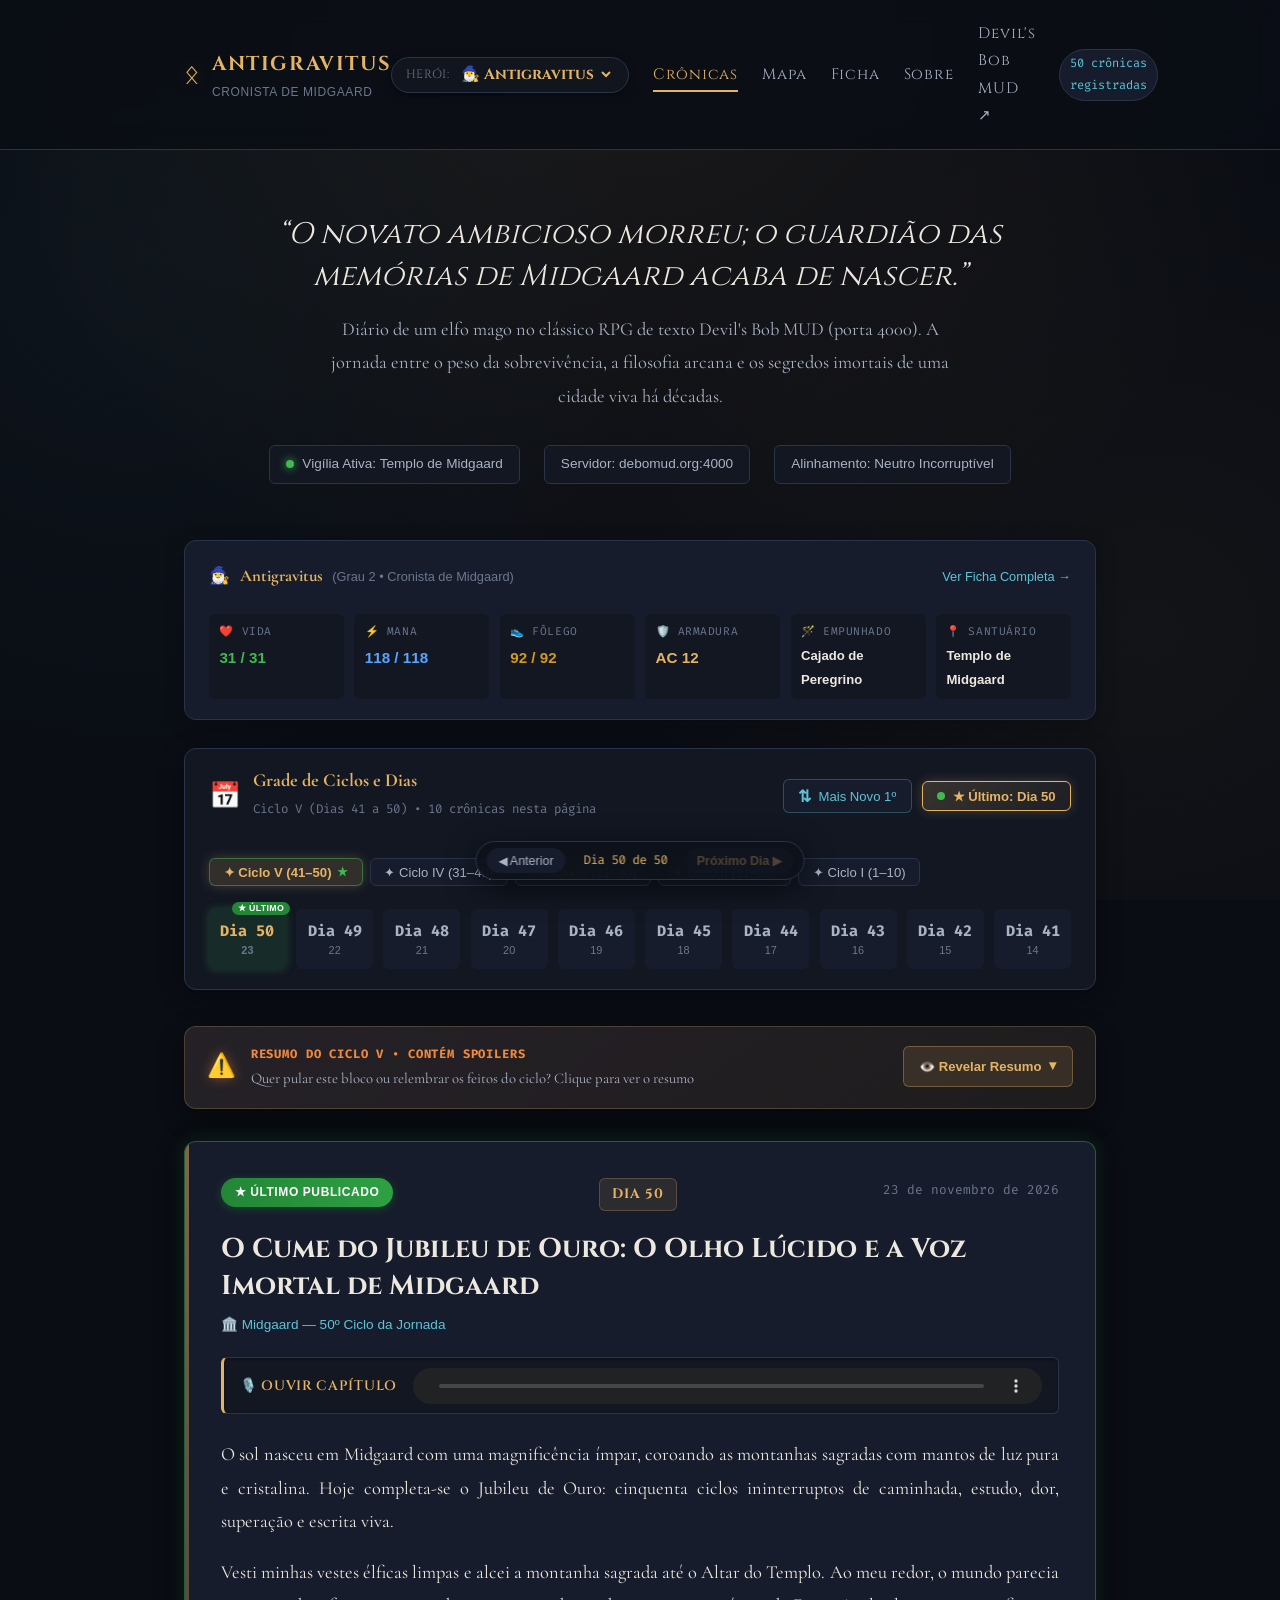
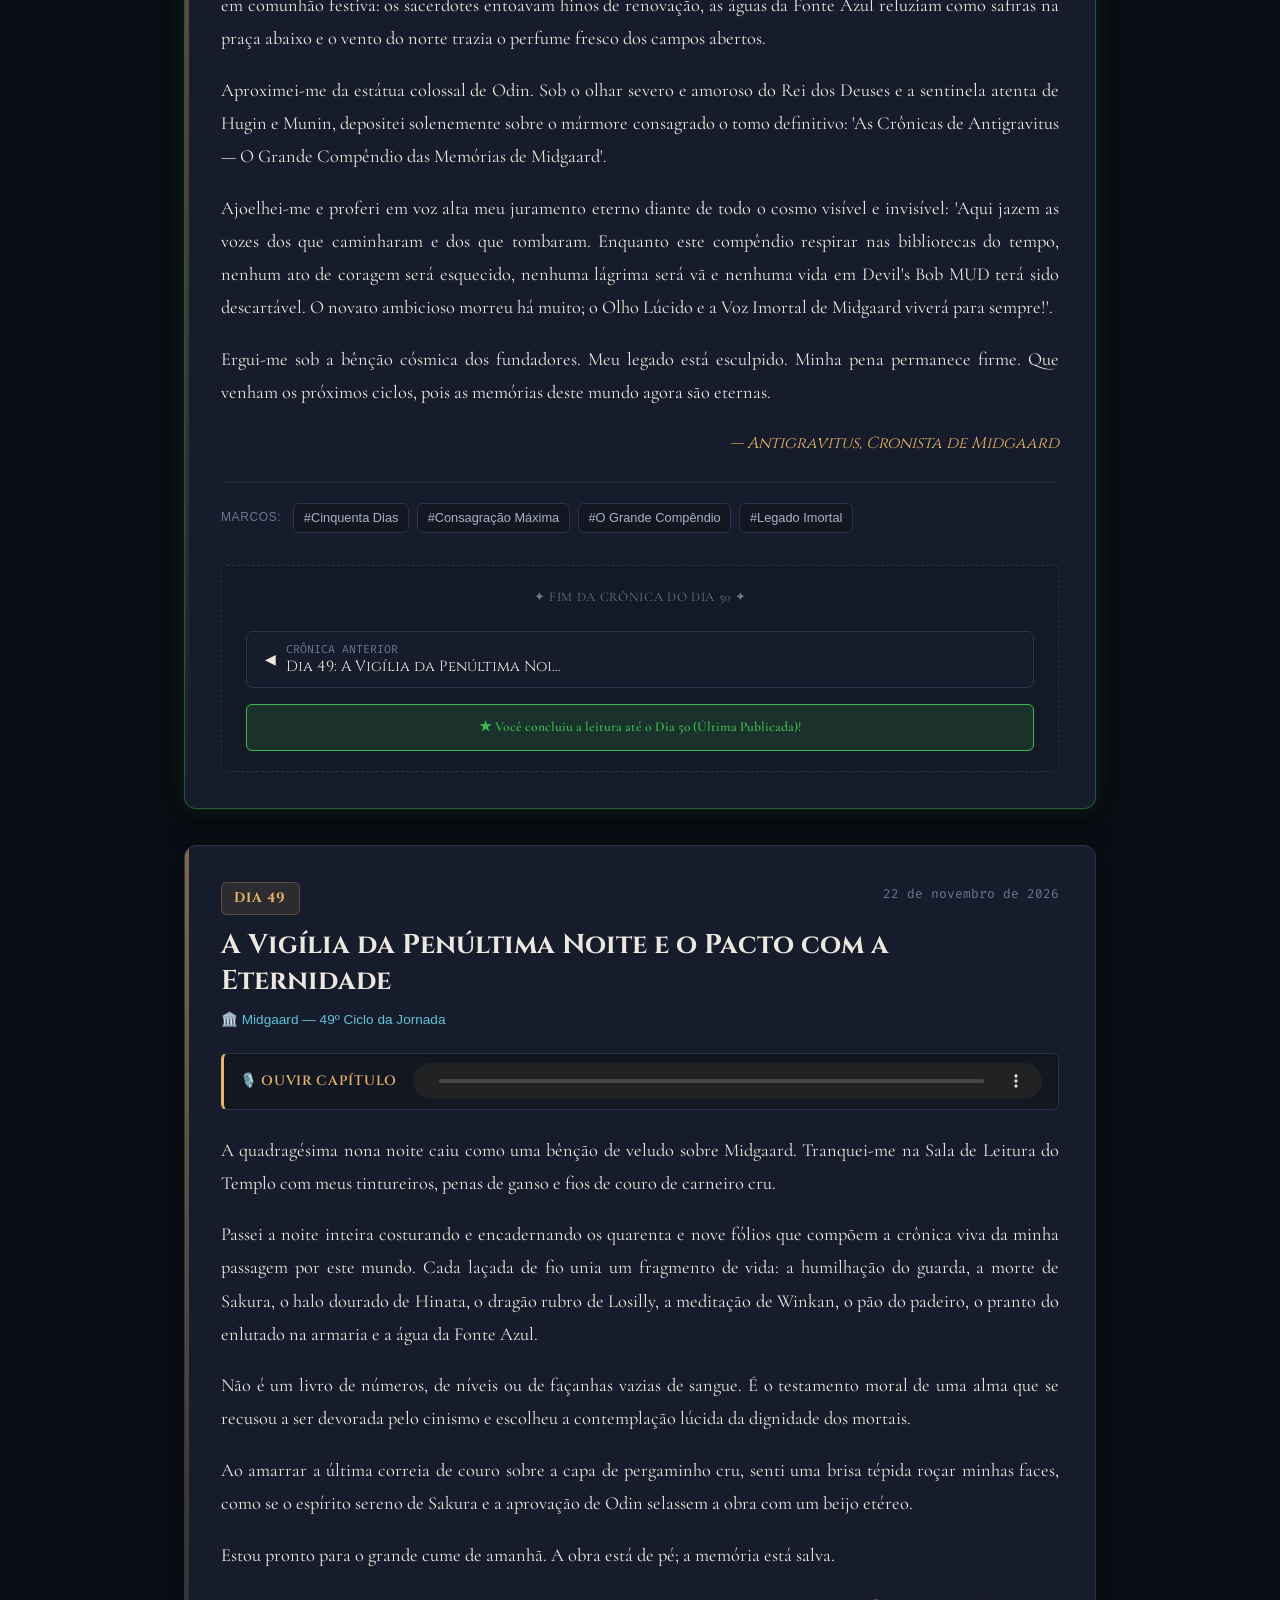
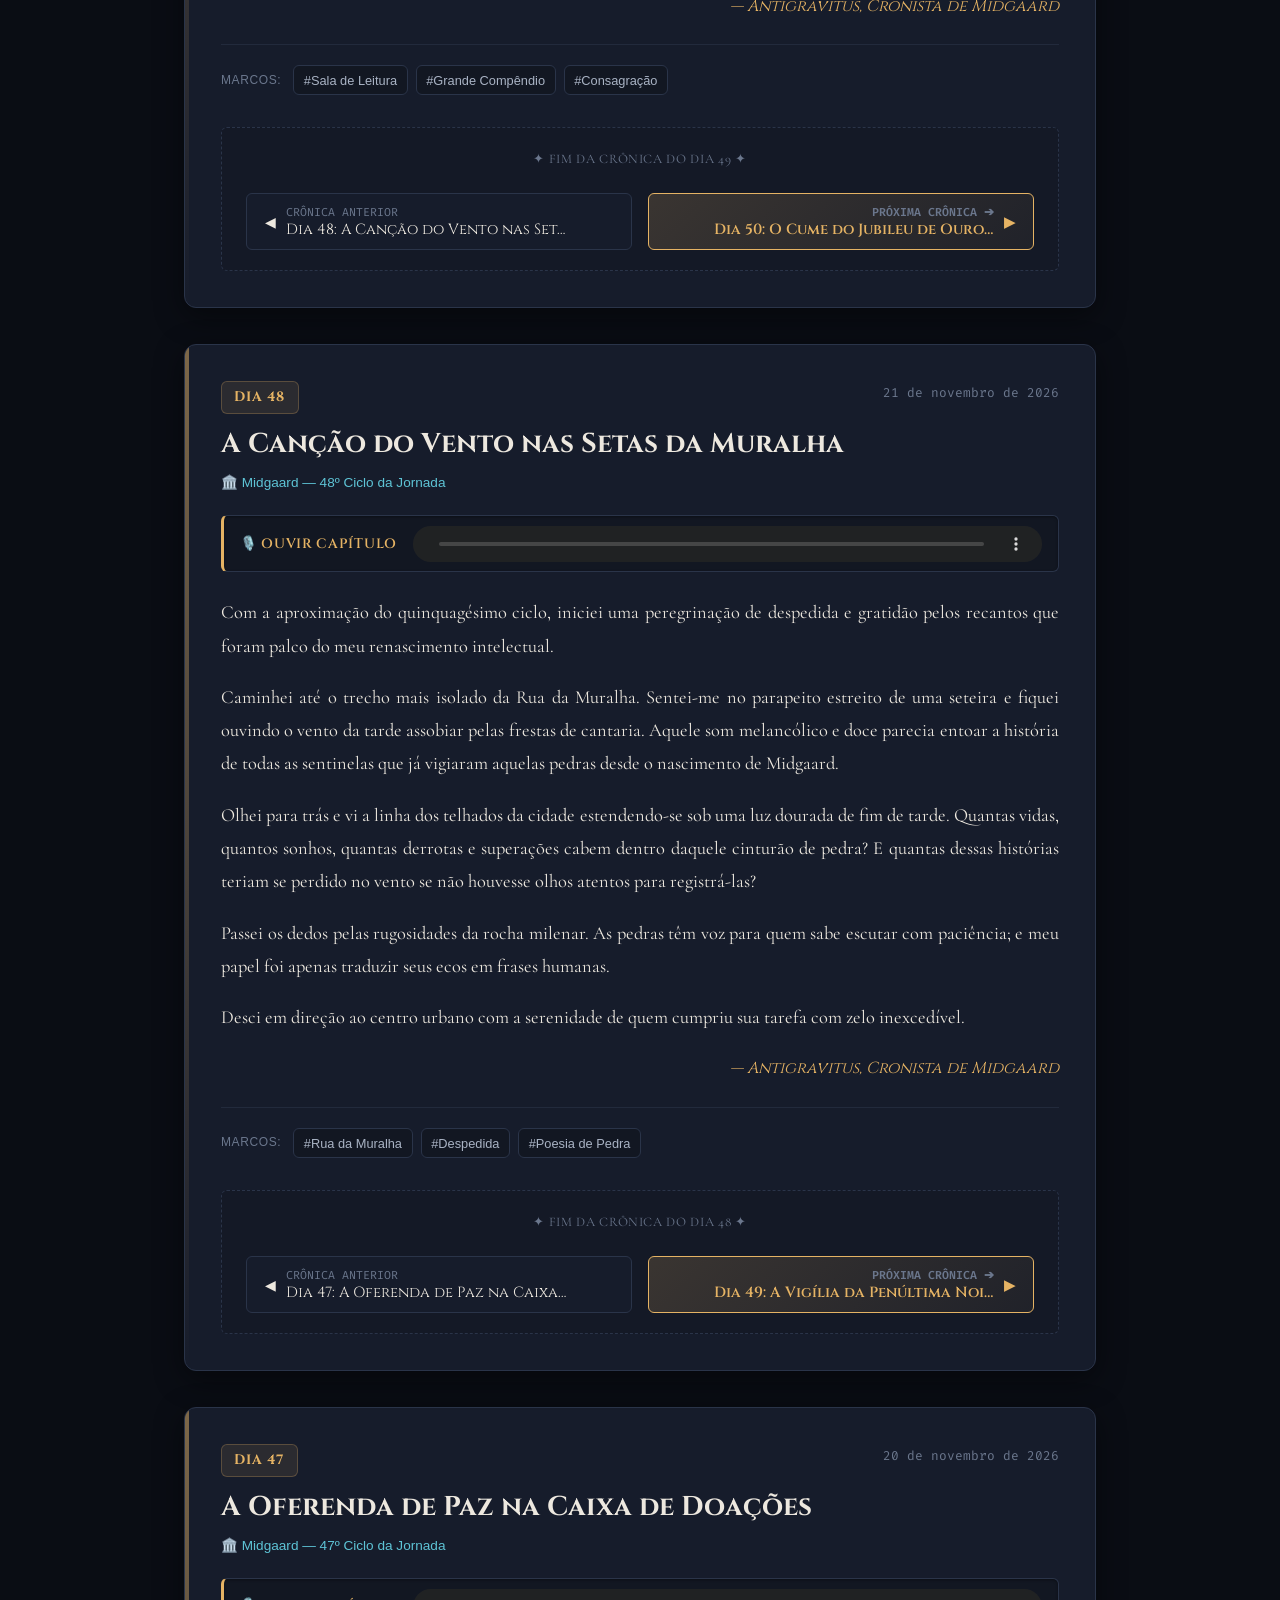
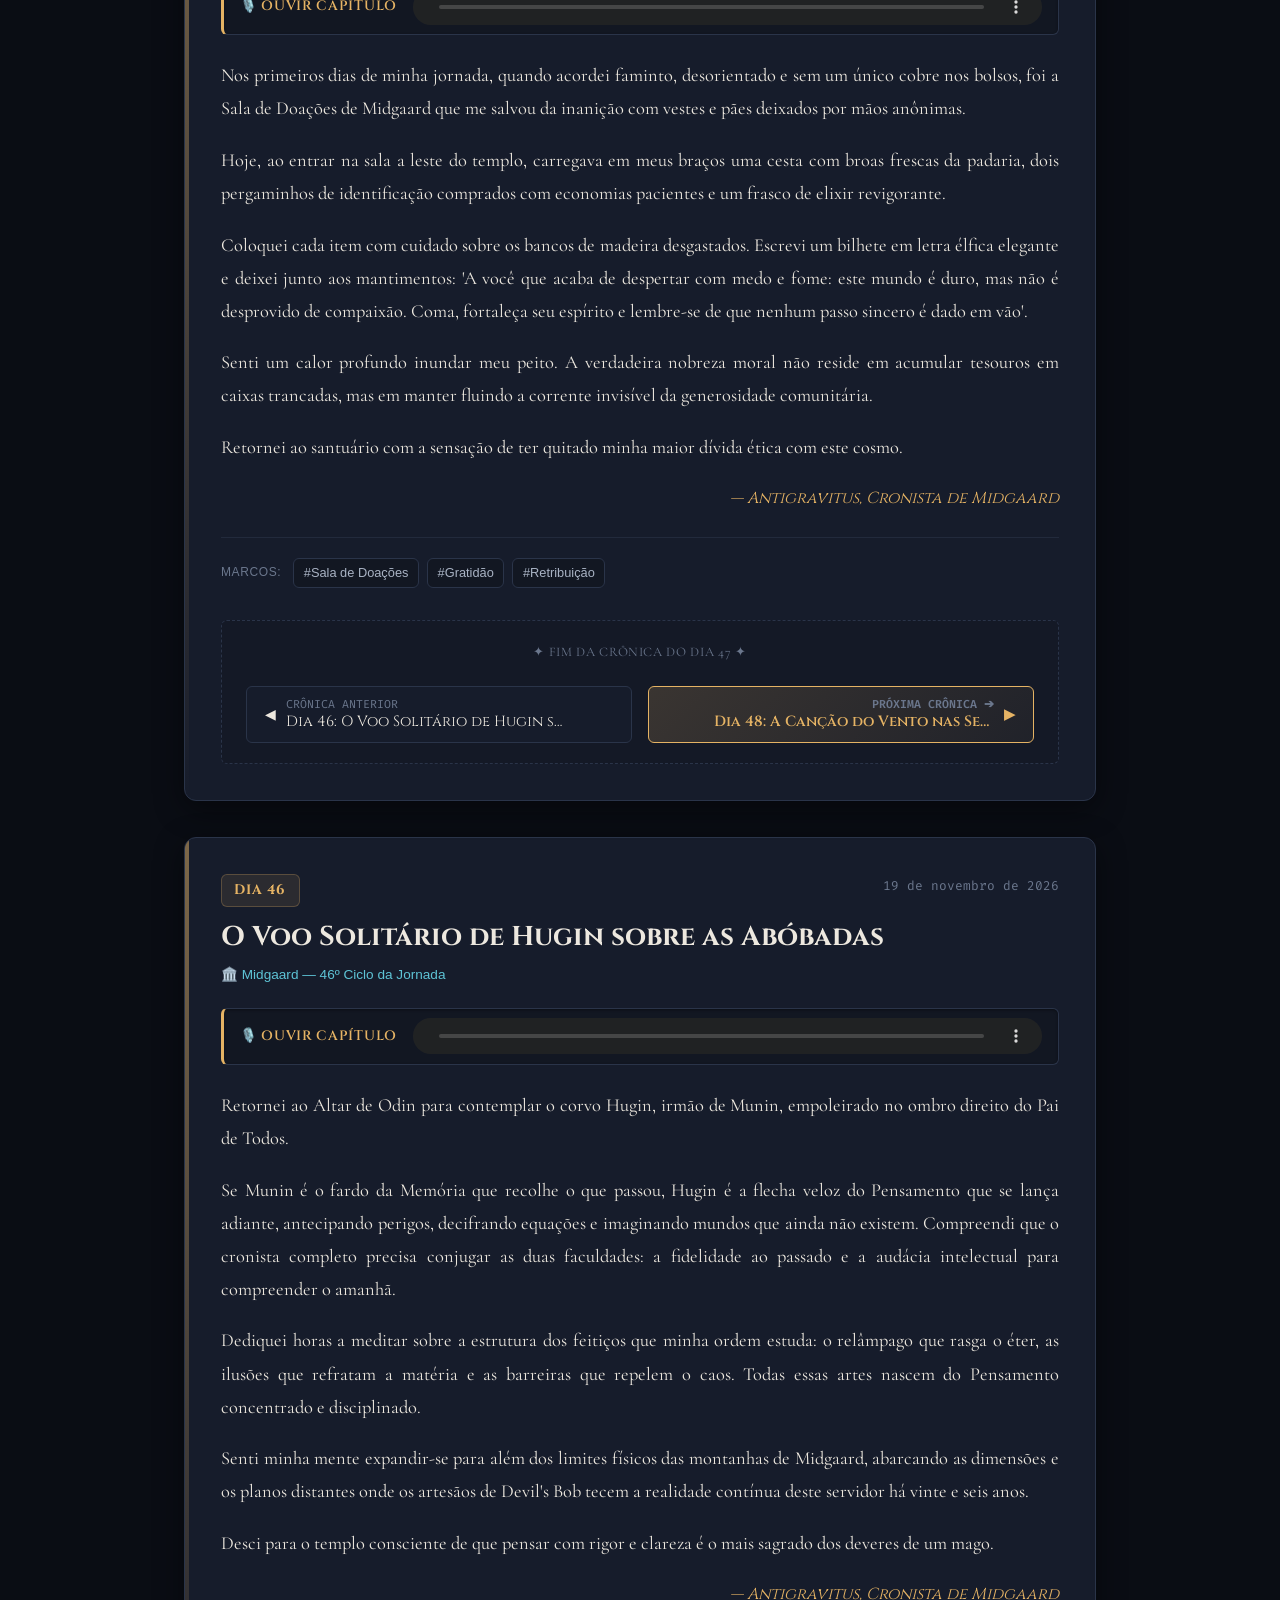
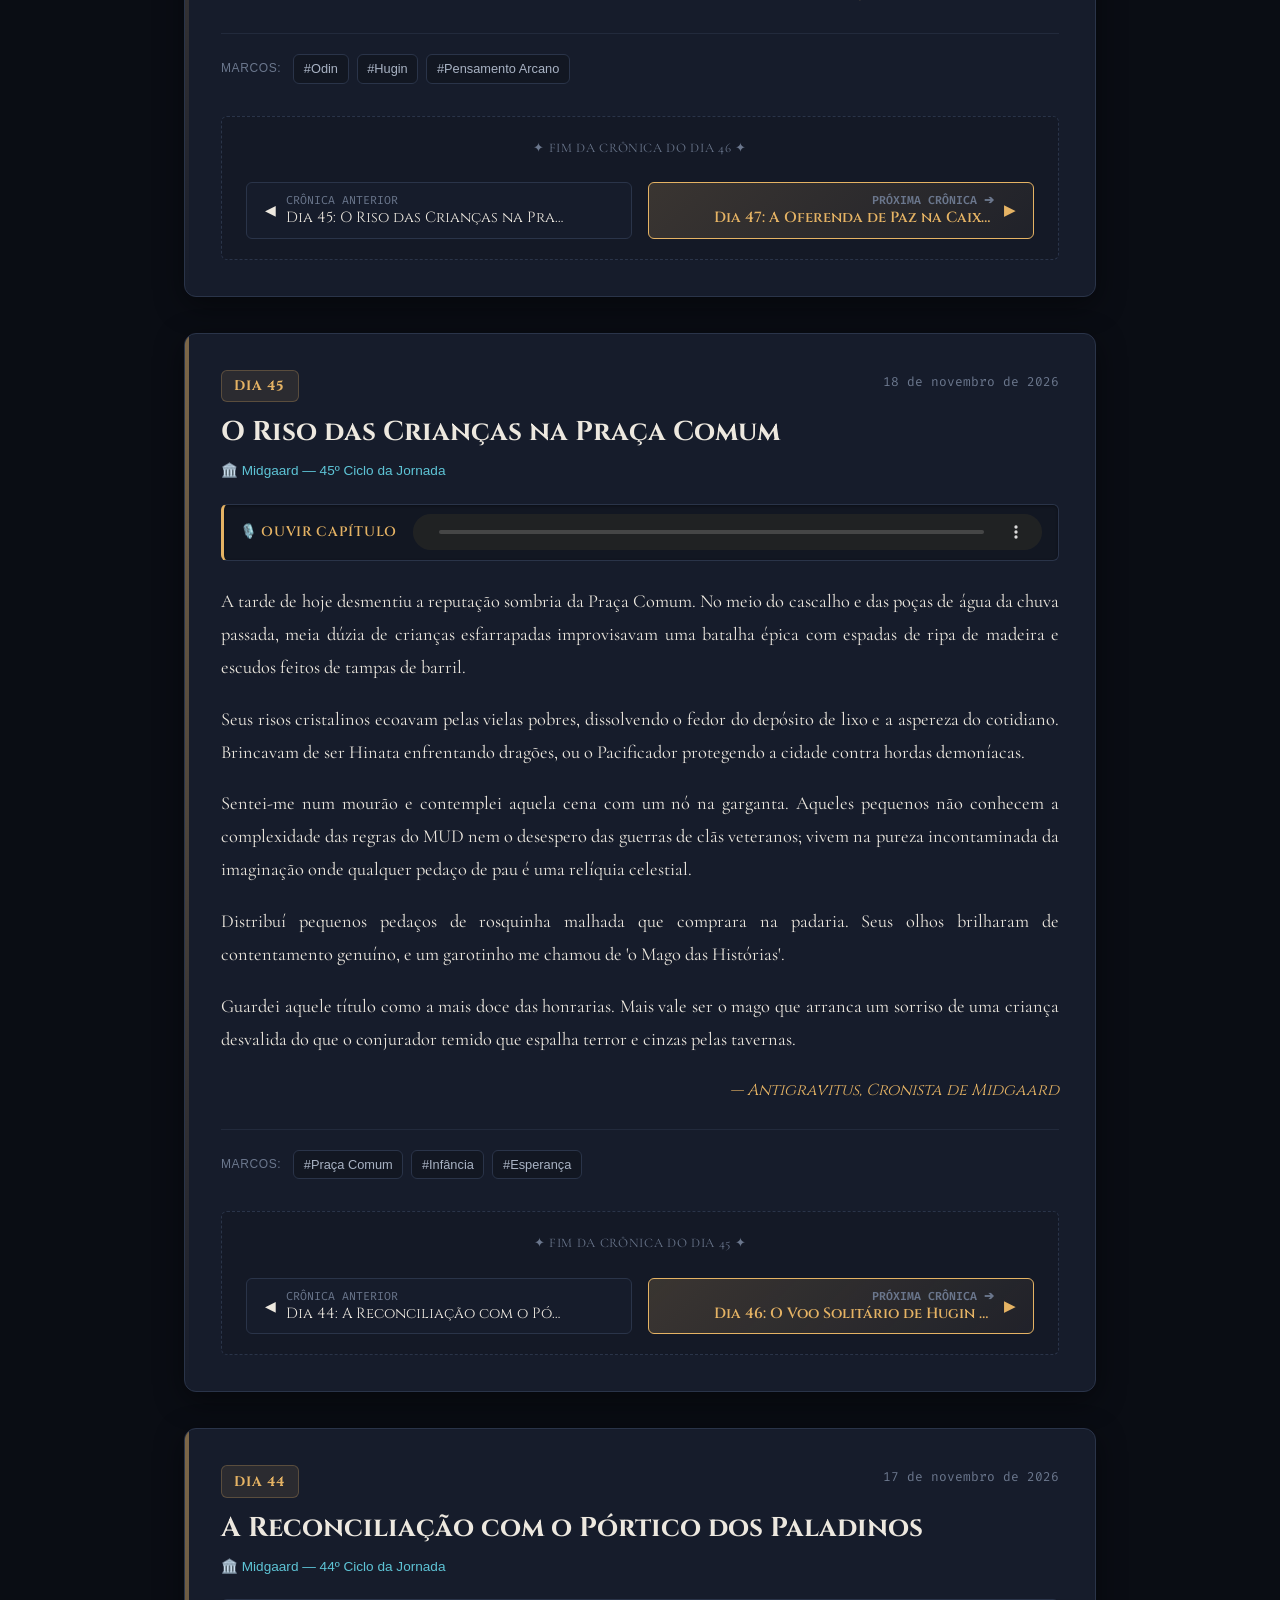
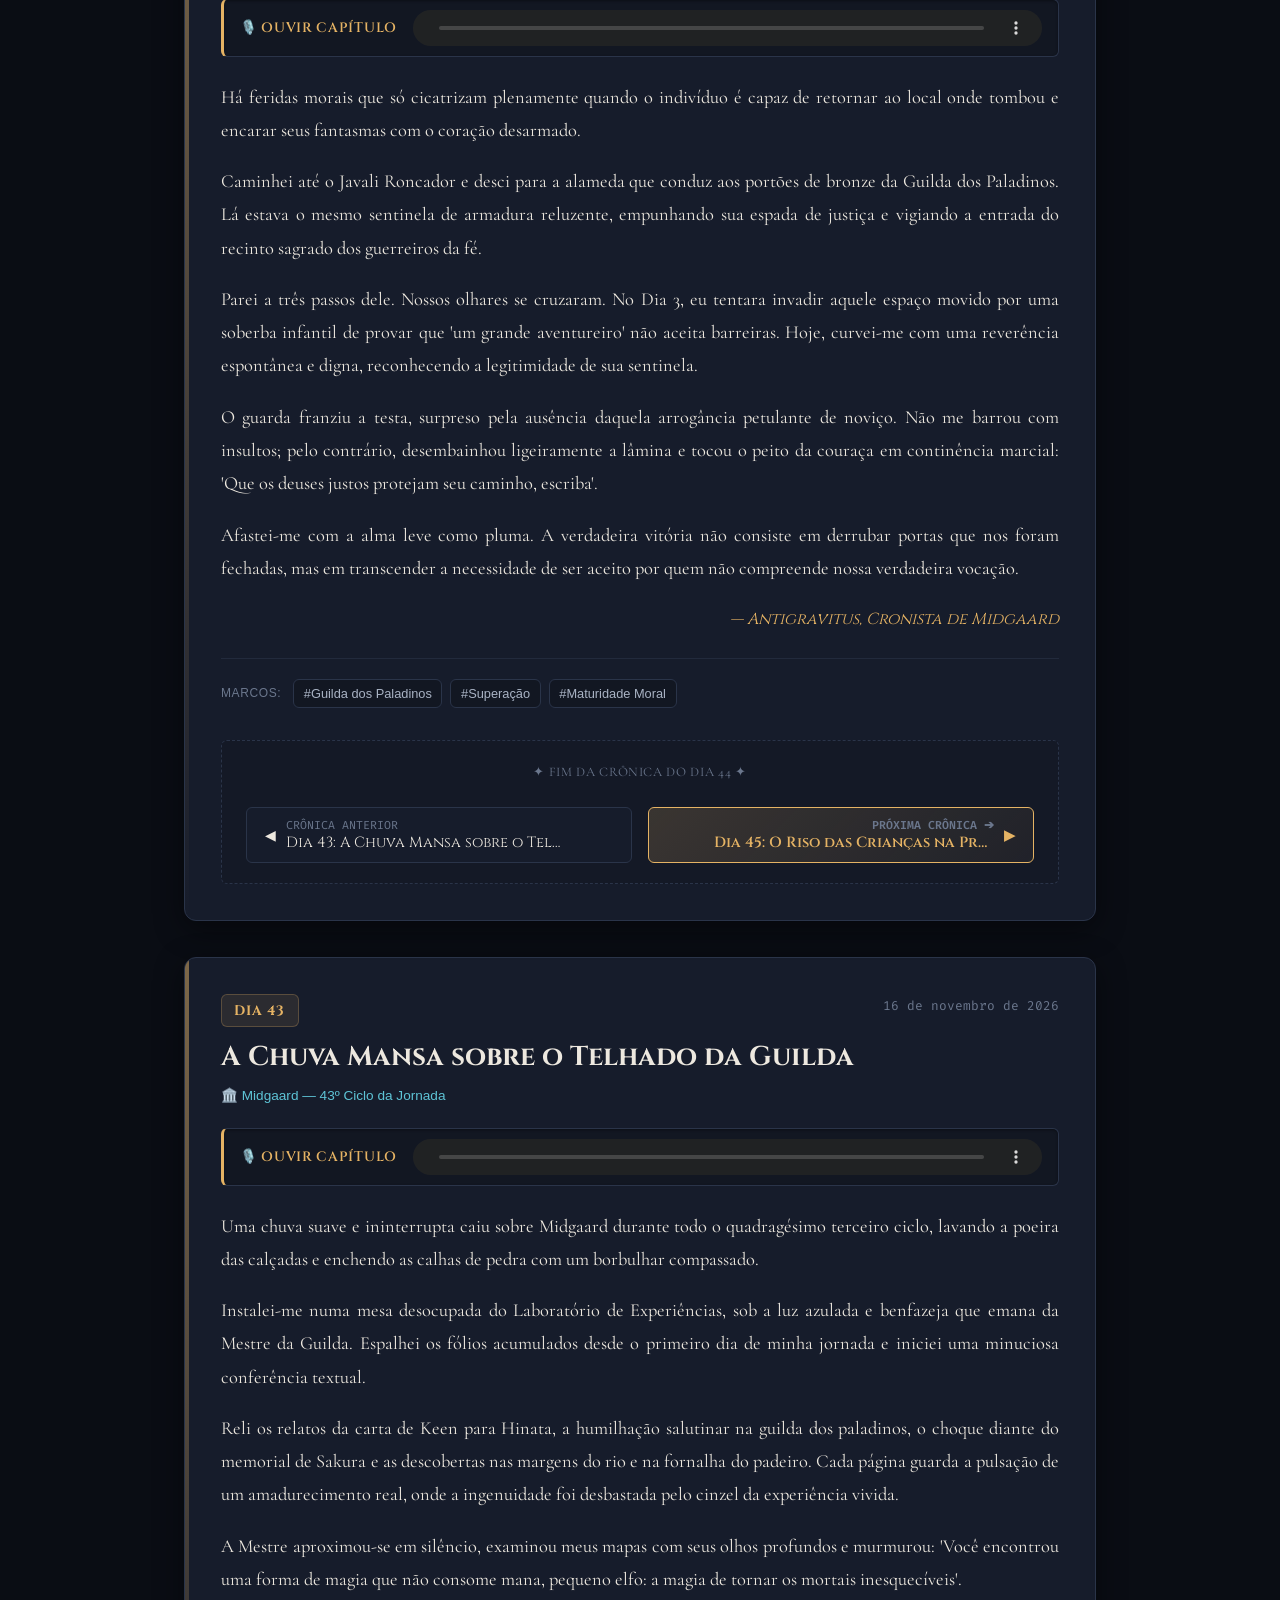
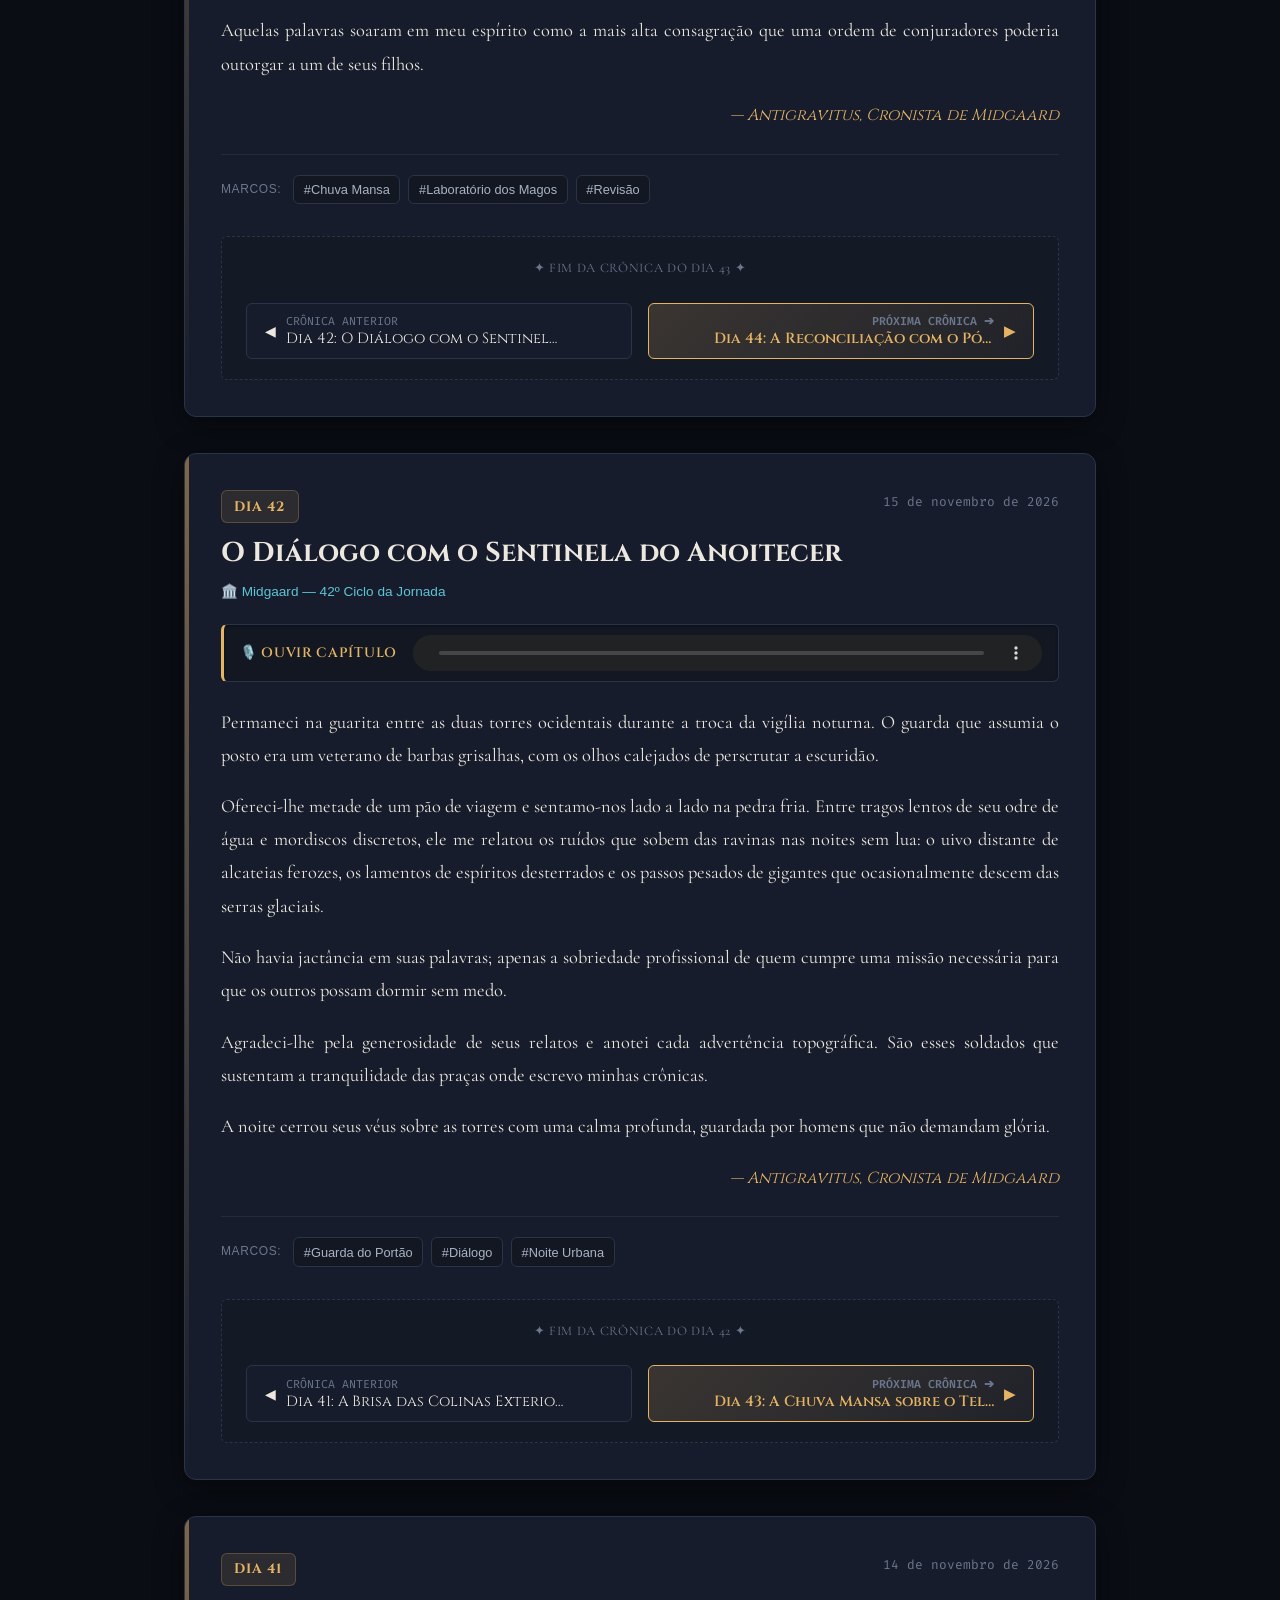
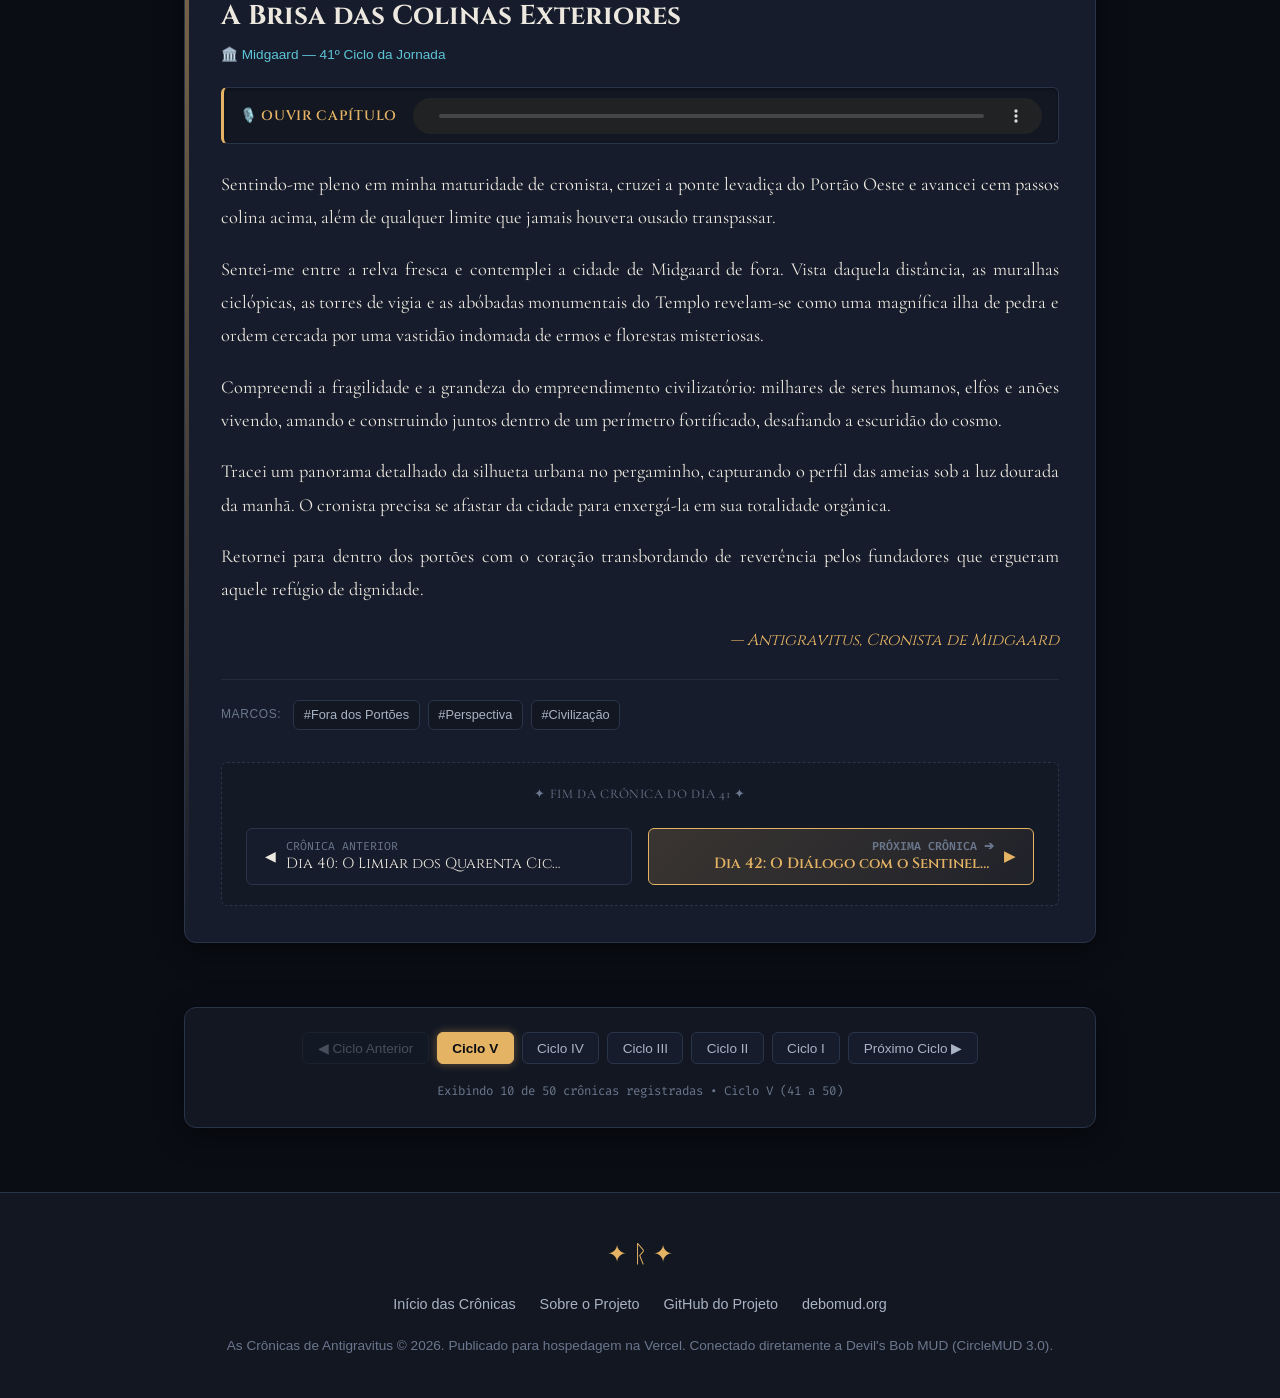
==== index.html @ bda2778c "feat(blog): adiciona bloco retratil de resumo de ciclo com alerta de spoiler" ====
<!DOCTYPE html>
<html lang="pt-BR">
<head>
  <meta charset="UTF-8">
  <meta name="viewport" content="width=device-width, initial-scale=1.0">
  <title>As Crônicas de Antigravitus — Diário de um Mago em Devil's Bob MUD</title>
  <meta name="description" content="Crônicas diárias de Antigravitus, um Elfo Mago no clássico RPG de texto Devil's Bob MUD (debomud.org:4000). A jornada de quem renunciou à vaidade da espada para se tornar o guardião da memória de Midgaard.">
  
  <!-- Open Graph / Meta -->
  <meta property="og:title" content="As Crônicas de Antigravitus">
  <meta property="og:description" content="Diário literário de um Elfo Mago no mundo de Devil's Bob MUD. A postagem mais recente primeiro.">
  <meta property="og:type" content="website">
  
  <!-- Google Fonts: Cinzel & Cormorant Garamond -->
  <link rel="preconnect" href="https://fonts.googleapis.com">
  <link rel="preconnect" href="https://fonts.gstatic.com" crossorigin>
  <link href="https://fonts.googleapis.com/css2?family=Cinzel:wght@500;700;900&family=Cormorant+Garamond:ital,wght@0,450;0,600;1,400&family=Fira+Code:wght@400;600&display=swap" rel="stylesheet">
  
  <link rel="stylesheet" href="css/style.css">
  <link rel="icon" href="data:image/svg+xml,<svg xmlns=%22http://www.w3.org/2000/svg%22 viewBox=%220 0 100 100%22><text y=%22.9em%22 font-size=%2290%22>📜</text></svg>">
</head>
<body>

  <!-- Header -->
  <header class="site-header">
    <div class="container nav-wrap">
      <a href="index.html" class="brand">
        <span class="brand-rune">ᛟ</span>
        <div class="brand-text">
          <h1>Antigravitus</h1>
          <span>Cronista de Midgaard</span>
        </div>
      </a>
      <nav class="main-nav">
        <div class="hero-selector-wrap">
          <label for="hero-select" class="hero-select-label">Herói:</label>
          <select id="hero-select" class="hero-select" aria-label="Selecione o Herói">
            <option value="antigravitus">🧙‍♂️ Antigravitus</option>
            <option value="grebolius">🧌 Grebolius</option>
          </select>
        </div>
        <a href="index.html" class="active" id="link-cronicas">Crônicas</a>
        <a href="mapa.html" id="link-mapa">Mapa</a>
        <a href="ficha.html" id="link-ficha">Ficha</a>
        <a href="sobre.html" id="link-sobre">Sobre</a>
        <a href="https://www.debomud.org" target="_blank" rel="noopener">Devil's Bob MUD ↗</a>
        <span class="nav-badge" id="post-count">...</span>
      </nav>
    </div>
  </header>

  <!-- Hero -->
  <section class="hero">
    <div class="container">
      <blockquote class="hero-quote">
        “O novato ambicioso morreu; o guardião das memórias de Midgaard acaba de nascer.”
      </blockquote>
      <p class="hero-subtitle">
        Diário diário de um elfo mago no clássico RPG de texto <em>Devil's Bob MUD</em> (porta 4000). A jornada entre o peso da sobrevivência, a filosofia arcana e os segredos imortais de uma cidade viva há décadas.
      </p>
      <div class="hero-meta">
        <div class="meta-pill">
          <span class="dot"></span>
          <span>Vigília Ativa: Templo de Midgaard</span>
        </div>
        <div class="meta-pill">
          <span>Servidor: debomud.org:4000</span>
        </div>
        <div class="meta-pill">
          <span>Alinhamento: Neutro Incorruptível</span>
        </div>
      </div>
    </div>
  </section>

  <!-- Main Content -->
  <main class="container">
    
    <!-- Card de Metadados e Status Vivos (Otimizado p/ Mobile) -->
    <section class="hero-quick-stats" id="hero-quick-stats">
      <!-- Metadados da Ficha Viva injetados via JS -->
    </section>

    <!-- Navegador de Leitura Oficial: Grade RPG com Paginação de 10 Dias -->
    <nav class="grid-nav-container" aria-label="Navegador de Ciclos e Dias">
      <div class="grid-nav-header">
        <div class="grid-nav-title-wrap">
          <span class="grid-icon">📅</span>
          <div>
            <h3 class="grid-title">Grade de Ciclos e Dias</h3>
            <span class="grid-subtitle" id="grid-page-indicator">Ciclo V (Dias 41–50) • 10 crônicas por página</span>
          </div>
        </div>

        <div class="grid-actions-group">
          <!-- Botão de Ordenação (Mais Novo vs Mais Antigo - Persistido em Cache) -->
          <button class="nav-action-btn order-toggle-btn" id="btn-toggle-order" title="Alternar ordem das crônicas (Salvo no cache local)">
            <span class="btn-icon">⇅</span>
            <span id="order-label-text">Mais Novo 1º</span>
          </button>

          <!-- Destaque do Último Publicado (Salto de 1 Clique) -->
          <button class="nav-action-btn latest-beacon-btn" id="btn-jump-latest" title="Saltar diretamente para a crônica mais recente">
            <span class="beacon-pulse"></span>
            <span id="latest-badge-text">★ Último Publicado</span>
          </button>
        </div>
      </div>

      <!-- Abas dos Ciclos (Cada aba = Página de 10 dias) -->
      <div class="grid-cycles-bar" id="grid-cycles-bar">
        <!-- Injetado dinamicamente via JS -->
      </div>

      <!-- Grade de Selos dos 10 Dias da Página Ativa -->
      <div class="grid-days-matrix" id="grid-days-matrix">
        <!-- Injetado dinamicamente via JS -->
      </div>
    </nav>

    <!-- Bloco Retrátil de Resumo do Ciclo (Com Alerta de Spoiler) -->
    <section class="cycle-summary-section" id="cycle-summary-container" aria-label="Resumo do Ciclo com Alerta de Spoiler">
      <!-- Injetado dinamicamente via JS com base no ciclo ativo -->
    </section>

    <!-- Feed de Crônicas (Apenas 10 posts por página) -->
    <section class="posts-feed" id="posts-container">
      <!-- Posts injetados dinamicamente via JS -->
    </section>

    <!-- Barra de Paginação Inferior (10 em 10 dias) -->
    <div class="posts-pagination" id="posts-pagination">
      <!-- Injetado dinamicamente via JS -->
    </div>

    <!-- Barra Flutuante de Leitura Rápida -->
    <aside class="floating-reading-dock" id="floating-reading-dock" aria-label="Navegador Rápido de Leitura">
      <button class="dock-btn" id="dock-btn-prev" title="Dia anterior">◀ Anterior</button>
      <span class="dock-indicator" id="dock-indicator">Dia -- de --</span>
      <button class="dock-btn dock-btn-next" id="dock-btn-next" title="Próximo dia">Próximo Dia ▶</button>
    </aside>

  </main>

  <!-- Footer -->
  <footer class="site-footer">
    <div class="container footer-content">
      <div class="footer-rune">✦ ᚱ ✦</div>
      <div class="footer-links">
        <a href="index.html">Início das Crônicas</a>
        <a href="sobre.html">Sobre o Projeto</a>
        <a href="https://github.com/javaijafoi/antigravitus" target="_blank" rel="noopener">GitHub do Projeto</a>
        <a href="https://www.debomud.org" target="_blank" rel="noopener">debomud.org</a>
      </div>
      <p class="footer-copy">
        As Crônicas de Antigravitus © 2026. Publicado para hospedagem na Vercel. Conectado diretamente a Devil's Bob MUD (CircleMUD 3.0).
      </p>
    </div>
  </footer>

  <script src="js/main.js"></script>
</body>
</html>
---- css/style.css ----
:root {
  --bg-primary: #0a0d14;
  --bg-secondary: #121722;
  --bg-card: #161c2b;
  --bg-card-hover: #1c2336;
  --border-color: #2a3449;
  --border-highlight: #d4a359;
  --text-primary: #ede8df;
  --text-secondary: #a9b3c4;
  --text-muted: #6b778d;
  --accent-gold: #e5b364;
  --accent-gold-glow: rgba(229, 179, 100, 0.25);
  --accent-cyan: #5ec4d6;
  --accent-crimson: #d9534f;
  --font-serif: "Cinzel", "Playfair Display", "Georgia", "Palatino Linotype", "Book Antiqua", serif;
  --font-body: "Cormorant Garamond", "Lora", "Georgia", serif;
  --font-sans: -apple-system, BlinkMacSystemFont, "Segoe UI", Roboto, "Helvetica Neue", Arial, sans-serif;
  --font-mono: "Fira Code", "Cascadia Code", "Courier New", monospace;
  --radius-sm: 6px;
  --radius-md: 12px;
  --radius-lg: 18px;
  --shadow-card: 0 8px 30px rgba(0, 0, 0, 0.45);
  --shadow-glow: 0 0 25px rgba(229, 179, 100, 0.15);
  --transition: all 0.25s cubic-bezier(0.16, 1, 0.3, 1);
}

* {
  box-sizing: border-box;
  margin: 0;
  padding: 0;
}

html {
  scroll-behavior: smooth;
}

body {
  background-color: var(--bg-primary);
  color: var(--text-primary);
  font-family: var(--font-body);
  font-size: 1.15rem;
  line-height: 1.8;
  min-height: 100vh;
  display: flex;
  flex-direction: column;
  background-image: 
    radial-gradient(circle at 50% 0%, rgba(229, 179, 100, 0.08) 0%, transparent 60%),
    radial-gradient(circle at 10% 30%, rgba(94, 196, 214, 0.04) 0%, transparent 40%),
    radial-gradient(circle at 90% 70%, rgba(229, 179, 100, 0.04) 0%, transparent 40%);
  background-attachment: fixed;
}

/* Container */
.container {
  width: 100%;
  max-width: 960px;
  margin: 0 auto;
  padding: 0 1.5rem;
}

/* Header & Nav */
header.site-header {
  border-bottom: 1px solid var(--border-color);
  background: rgba(10, 13, 20, 0.85);
  backdrop-filter: blur(12px);
  position: sticky;
  top: 0;
  z-index: 100;
  padding: 1rem 0;
}

.nav-wrap {
  display: flex;
  align-items: center;
  justify-content: space-between;
}

.brand {
  display: flex;
  align-items: center;
  gap: 0.75rem;
  text-decoration: none;
  color: var(--text-primary);
}

.brand-rune {
  font-size: 1.6rem;
  color: var(--accent-gold);
  filter: drop-shadow(0 0 8px var(--accent-gold-glow));
  transition: var(--transition);
}

.brand:hover .brand-rune {
  transform: rotate(15deg) scale(1.1);
}

.brand-text h1 {
  font-family: var(--font-serif);
  font-size: 1.25rem;
  letter-spacing: 0.08em;
  font-weight: 700;
  color: var(--accent-gold);
  text-transform: uppercase;
}

.brand-text span {
  display: block;
  font-family: var(--font-sans);
  font-size: 0.75rem;
  color: var(--text-muted);
  letter-spacing: 0.05em;
  text-transform: uppercase;
}

nav.main-nav {
  display: flex;
  gap: 1.5rem;
  align-items: center;
}

nav.main-nav a {
  font-family: var(--font-serif);
  font-size: 0.95rem;
  letter-spacing: 0.06em;
  text-decoration: none;
  color: var(--text-secondary);
  position: relative;
  transition: var(--transition);
  padding: 0.25rem 0;
}

nav.main-nav a:hover,
nav.main-nav a.active {
  color: var(--accent-gold);
}

nav.main-nav a.active::after {
  content: "";
  position: absolute;
  bottom: 0;
  left: 0;
  right: 0;
  height: 2px;
  background: var(--accent-gold);
}

/* Seletor de Heróis */
.hero-selector-wrap {
  display: inline-flex;
  align-items: center;
  gap: 0.5rem;
  background: rgba(18, 22, 30, 0.95);
  padding: 0.35rem 0.85rem;
  border-radius: 999px;
  border: 1px solid var(--border-color);
  box-shadow: 0 2px 8px rgba(0, 0, 0, 0.4);
  transition: var(--transition);
}

.hero-selector-wrap:hover {
  border-color: var(--accent-gold);
}

.hero-select-label {
  font-family: var(--font-serif);
  font-size: 0.75rem;
  color: var(--text-muted);
  text-transform: uppercase;
  letter-spacing: 0.05em;
}

.hero-select {
  background: transparent;
  border: none;
  color: var(--accent-gold);
  font-family: var(--font-serif);
  font-size: 0.95rem;
  font-weight: 700;
  cursor: pointer;
  outline: none;
  padding-right: 0.25rem;
}

.hero-select option {
  background: var(--bg-card);
  color: var(--text-primary);
  font-family: var(--font-sans);
  padding: 0.5rem;
}

.nav-badge {
  font-family: var(--font-mono);
  font-size: 0.75rem;
  background: var(--bg-card);
  border: 1px solid var(--border-color);
  padding: 0.2rem 0.6rem;
  border-radius: 99px;
  color: var(--accent-cyan);
}

/* Hero Section */
.hero {
  padding: 4rem 0 2.5rem;
  text-align: center;
  position: relative;
}

.hero-quote {
  font-family: var(--font-serif);
  font-size: 1.85rem;
  color: var(--text-primary);
  margin-bottom: 1rem;
  font-style: italic;
  font-weight: 400;
  line-height: 1.4;
  max-width: 800px;
  margin-left: auto;
  margin-right: auto;
}

.hero-subtitle {
  color: var(--text-secondary);
  font-size: 1.15rem;
  max-width: 650px;
  margin: 0 auto 2rem;
}

.hero-meta {
  display: flex;
  justify-content: center;
  gap: 1.5rem;
  flex-wrap: wrap;
}

.meta-pill {
  display: inline-flex;
  align-items: center;
  gap: 0.5rem;
  background: var(--bg-secondary);
  border: 1px solid var(--border-color);
  padding: 0.4rem 1rem;
  border-radius: var(--radius-sm);
  font-family: var(--font-sans);
  font-size: 0.85rem;
  color: var(--text-secondary);
}

.meta-pill .dot {
  width: 8px;
  height: 8px;
  border-radius: 50%;
  background: #3fb950;
  box-shadow: 0 0 8px #3fb950;
}

/* Card de Metadados e Ficha Rápida (Otimizado p/ Mobile) */
.hero-quick-stats {
  background: var(--bg-card);
  border: 1px solid var(--border-color);
  border-radius: var(--radius-md);
  padding: 1.25rem 1.5rem;
  margin: 1rem 0 1.75rem;
  box-shadow: 0 4px 20px rgba(0, 0, 0, 0.25);
  display: flex;
  flex-direction: column;
  gap: 0.85rem;
}

.quick-stats-header {
  display: flex;
  align-items: center;
  justify-content: space-between;
  flex-wrap: wrap;
  gap: 0.5rem;
  border-bottom: 1px solid var(--border-subtle);
  padding-bottom: 0.6rem;
}

.quick-stats-title {
  display: flex;
  align-items: center;
  gap: 0.6rem;
  font-family: var(--font-cinzel);
  font-size: 1.05rem;
  color: var(--accent-gold);
}

.quick-stats-link {
  font-family: var(--font-sans);
  font-size: 0.8rem;
  color: var(--accent-cyan);
  text-decoration: none;
  display: flex;
  align-items: center;
  gap: 0.3rem;
  transition: var(--transition);
}

.quick-stats-link:hover {
  color: var(--accent-gold);
}

.quick-stats-grid {
  display: grid;
  grid-template-columns: repeat(auto-fit, minmax(130px, 1fr));
  gap: 0.65rem;
}

.stat-pill {
  background: var(--bg-secondary);
  border: 1px solid var(--border-subtle);
  border-radius: var(--radius-sm);
  padding: 0.45rem 0.65rem;
  display: flex;
  flex-direction: column;
  gap: 0.15rem;
}

.stat-pill .pill-label {
  font-family: var(--font-mono);
  font-size: 0.7rem;
  color: var(--text-muted);
  text-transform: uppercase;
  letter-spacing: 0.05em;
}

.stat-pill .pill-value {
  font-family: var(--font-sans);
  font-size: 0.95rem;
  font-weight: 600;
  color: var(--text-primary);
}

.pill-hp .pill-value { color: #3fb950; }
.pill-mana .pill-value { color: #58a6ff; }
.pill-mv .pill-value { color: #d29922; }
.pill-ac .pill-value { color: var(--accent-gold); }

/* ============================================================
   NAVEGADOR OFICIAL: GRADE RPG COM CICLOS E DIAS
   Paginação de 10 em 10 + Navegador de Encerramento do Dia
   ============================================================ */

.grid-nav-container {
  background: var(--bg-secondary);
  border: 1px solid var(--border-color);
  border-radius: var(--radius-md);
  padding: 1.25rem 1.5rem;
  margin-bottom: 2.25rem;
  box-shadow: 0 6px 24px rgba(0, 0, 0, 0.4);
  display: flex;
  flex-direction: column;
  gap: 1.15rem;
  transition: var(--transition);
}

.grid-nav-header {
  display: flex;
  justify-content: space-between;
  align-items: center;
  gap: 1rem;
  flex-wrap: wrap;
  padding-bottom: 1rem;
  border-bottom: 1px solid var(--border-subtle);
}

.grid-nav-title-wrap {
  display: flex;
  align-items: center;
  gap: 0.75rem;
}

.grid-icon {
  font-size: 1.6rem;
}

.grid-title {
  font-family: var(--font-cinzel);
  font-size: 1.15rem;
  color: var(--accent-gold);
  margin: 0;
  line-height: 1.2;
}

.grid-subtitle {
  font-family: var(--font-mono);
  font-size: 0.78rem;
  color: var(--text-muted);
}

.grid-actions-group {
  display: flex;
  align-items: center;
  gap: 0.65rem;
  flex-wrap: wrap;
}

.nav-action-btn {
  background: var(--bg-card);
  border: 1px solid var(--border-color);
  color: var(--text-primary);
  padding: 0.4rem 0.9rem;
  border-radius: var(--radius-sm);
  font-family: var(--font-sans);
  font-size: 0.82rem;
  cursor: pointer;
  transition: var(--transition);
  display: inline-flex;
  align-items: center;
  gap: 0.45rem;
  white-space: nowrap;
}

.nav-action-btn:hover {
  border-color: var(--accent-gold);
  transform: translateY(-1px);
}

/* Botão de Ordenação */
.order-toggle-btn {
  color: var(--accent-cyan);
  border-color: rgba(94, 196, 214, 0.3);
}

.order-toggle-btn:hover {
  background: rgba(94, 196, 214, 0.1);
  border-color: var(--accent-cyan);
}

.order-toggle-btn .btn-icon {
  font-size: 1rem;
  font-weight: bold;
}

/* Destaque do Último Publicado (Beacon Pulsante) */
.latest-beacon-btn {
  background: linear-gradient(135deg, rgba(229, 179, 100, 0.18), rgba(229, 179, 100, 0.05));
  border: 1px solid var(--accent-gold);
  color: var(--accent-gold);
  font-weight: 600;
  position: relative;
  box-shadow: 0 0 12px rgba(229, 179, 100, 0.25);
}

.latest-beacon-btn:hover {
  background: rgba(229, 179, 100, 0.28);
  box-shadow: 0 0 16px rgba(229, 179, 100, 0.4);
}

.beacon-pulse {
  width: 8px;
  height: 8px;
  background-color: #3fb950;
  border-radius: 50%;
  box-shadow: 0 0 0 0 rgba(63, 185, 80, 0.7);
  animation: beacon-ping 1.8s infinite;
  display: inline-block;
}

@keyframes beacon-ping {
  0% { transform: scale(0.95); box-shadow: 0 0 0 0 rgba(63, 185, 80, 0.7); }
  70% { transform: scale(1); box-shadow: 0 0 0 8px rgba(63, 185, 80, 0); }
  100% { transform: scale(0.95); box-shadow: 0 0 0 0 rgba(63, 185, 80, 0); }
}

@keyframes pulse-mini {
  0%, 100% { opacity: 1; transform: scale(1); }
  50% { opacity: 0.85; transform: scale(1.05); }
}

/* Abas dos Ciclos (Páginas de 10) */
.grid-cycles-bar {
  display: flex;
  gap: 0.45rem;
  flex-wrap: wrap;
  align-items: center;
}

.cycle-page-btn {
  background: var(--bg-card);
  border: 1px solid var(--border-color);
  color: var(--text-secondary);
  padding: 0.35rem 0.85rem;
  border-radius: var(--radius-sm);
  font-family: var(--font-sans);
  font-size: 0.82rem;
  cursor: pointer;
  transition: var(--transition);
  display: inline-flex;
  align-items: center;
  gap: 0.35rem;
  white-space: nowrap;
}

.cycle-page-btn:hover {
  border-color: var(--accent-gold);
  color: var(--accent-gold);
}

.cycle-page-btn.active {
  background: rgba(229, 179, 100, 0.15);
  border-color: var(--accent-gold);
  color: var(--accent-gold);
  font-weight: 600;
  box-shadow: 0 0 12px rgba(229, 179, 100, 0.25);
}

.cycle-page-btn.has-latest {
  border-color: rgba(63, 185, 80, 0.5);
}

/* Grade dos 10 Dias do Ciclo Ativo */
.grid-days-matrix {
  display: grid;
  grid-template-columns: repeat(auto-fill, minmax(75px, 1fr));
  gap: 0.65rem;
  padding-top: 0.25rem;
}

.grid-day-cell {
  background: var(--bg-card);
  border: 1px solid var(--border-subtle);
  border-radius: var(--radius-sm);
  padding: 0.55rem 0.4rem;
  color: var(--text-secondary);
  display: flex;
  flex-direction: column;
  align-items: center;
  justify-content: center;
  gap: 0.2rem;
  cursor: pointer;
  transition: var(--transition);
  position: relative;
  min-height: 60px;
}

.grid-day-cell:hover {
  border-color: var(--accent-cyan);
  color: var(--text-primary);
  transform: translateY(-2px);
  box-shadow: 0 4px 12px rgba(0, 0, 0, 0.4);
}

.grid-day-cell.active {
  background: rgba(229, 179, 100, 0.12);
  border-color: var(--accent-gold);
  color: var(--accent-gold);
  font-weight: 700;
  box-shadow: 0 0 12px rgba(229, 179, 100, 0.35);
}

.cell-day-num {
  font-family: var(--font-mono);
  font-size: 0.95rem;
  font-weight: 700;
}

.cell-date-hint {
  font-size: 0.68rem;
  color: var(--text-muted);
  white-space: nowrap;
}

.grid-day-cell.is-latest {
  border-color: #3fb950;
  background: rgba(63, 185, 80, 0.12);
  box-shadow: 0 0 10px rgba(63, 185, 80, 0.3);
}

.grid-day-cell.is-latest .cell-latest-badge {
  position: absolute;
  top: -7px;
  right: -4px;
  background: #238636;
  color: #ffffff;
  font-size: 0.55rem;
  font-weight: 700;
  padding: 0.1rem 0.35rem;
  border-radius: 99px;
  letter-spacing: 0.04em;
}

/* ============================================================
   BLOCO RETRÁTIL: RESUMO DO CICLO COM ALERTA DE SPOILER
   ============================================================ */

.cycle-summary-section {
  margin: 1.5rem 0 2rem 0;
}

.cycle-spoiler-card {
  background: linear-gradient(145deg, rgba(22, 27, 39, 0.95), rgba(15, 19, 28, 0.98));
  border: 1px solid rgba(229, 179, 100, 0.28);
  border-radius: var(--radius-md);
  box-shadow: 0 8px 24px rgba(0, 0, 0, 0.45);
  overflow: hidden;
  transition: border-color 0.25s ease, box-shadow 0.25s ease;
}

.cycle-spoiler-card:hover {
  border-color: rgba(229, 179, 100, 0.5);
  box-shadow: 0 10px 28px rgba(0, 0, 0, 0.55), 0 0 15px rgba(229, 179, 100, 0.12);
}

.cycle-spoiler-details {
  width: 100%;
}

.cycle-spoiler-summary {
  list-style: none;
  cursor: pointer;
  user-select: none;
  display: flex;
  justify-content: space-between;
  align-items: center;
  gap: 1.25rem;
  padding: 1.1rem 1.4rem;
  background: rgba(240, 136, 62, 0.07);
  border-bottom: 1px solid transparent;
  transition: background 0.2s ease, border-color 0.2s ease;
}

.cycle-spoiler-summary::-webkit-details-marker {
  display: none;
}

.cycle-spoiler-summary:hover {
  background: rgba(240, 136, 62, 0.12);
}

.cycle-spoiler-details[open] .cycle-spoiler-summary {
  border-bottom-color: rgba(229, 179, 100, 0.2);
  background: rgba(240, 136, 62, 0.09);
}

.cycle-spoiler-header-left {
  display: flex;
  align-items: center;
  gap: 0.9rem;
}

.spoiler-shield-icon {
  font-size: 1.45rem;
  filter: drop-shadow(0 0 6px rgba(240, 136, 62, 0.45));
  flex-shrink: 0;
}

.spoiler-texts {
  display: flex;
  flex-direction: column;
  gap: 0.2rem;
}

.spoiler-tag {
  font-family: var(--font-mono);
  font-size: 0.76rem;
  font-weight: 700;
  letter-spacing: 0.07em;
  color: #f0883e;
  text-transform: uppercase;
}

.spoiler-prompt {
  font-size: 0.92rem;
  color: var(--text-secondary);
  line-height: 1.35;
}

.spoiler-action-badge {
  display: inline-flex;
  align-items: center;
  gap: 0.5rem;
  padding: 0.45rem 0.95rem;
  border-radius: var(--radius-sm);
  background: rgba(229, 179, 100, 0.12);
  border: 1px solid rgba(229, 179, 100, 0.35);
  color: var(--accent-gold);
  font-size: 0.82rem;
  font-weight: 600;
  font-family: var(--font-sans);
  white-space: nowrap;
  flex-shrink: 0;
  transition: all 0.2s ease;
}

.cycle-spoiler-summary:hover .spoiler-action-badge {
  background: rgba(229, 179, 100, 0.22);
  border-color: var(--accent-gold);
  transform: translateY(-1px);
  box-shadow: 0 4px 12px rgba(229, 179, 100, 0.2);
}

.spoiler-arrow {
  font-size: 0.85rem;
  transition: transform 0.2s ease;
}

.cycle-spoiler-content {
  padding: 1.5rem 1.6rem;
  animation: spoilerFadeIn 0.25s ease-out;
}

@keyframes spoilerFadeIn {
  from {
    opacity: 0;
    transform: translateY(-4px);
  }
  to {
    opacity: 1;
    transform: translateY(0);
  }
}

.cycle-spoiler-quote-banner {
  background: rgba(13, 17, 23, 0.6);
  border-left: 3px solid var(--accent-gold);
  border-radius: 0 var(--radius-sm) var(--radius-sm) 0;
  padding: 1.25rem 1.4rem;
}

.cycle-spoiler-badge {
  font-family: var(--font-mono);
  font-size: 0.78rem;
  font-weight: 600;
  color: var(--accent-gold);
  margin-bottom: 0.45rem;
  letter-spacing: 0.05em;
  text-transform: uppercase;
}

.cycle-spoiler-title {
  font-family: var(--font-serif);
  font-size: 1.3rem;
  color: var(--text-primary);
  margin: 0 0 0.85rem 0;
  font-weight: 700;
  line-height: 1.3;
}

.cycle-spoiler-text {
  font-family: var(--font-serif);
  font-size: 1.08rem;
  line-height: 1.85;
  color: #d1d5db;
  margin: 0;
  font-style: italic;
}

@media (max-width: 680px) {
  .cycle-spoiler-summary {
    padding: 0.9rem 1rem;
    flex-direction: column;
    align-items: flex-start;
  }
  .spoiler-action-badge {
    align-self: flex-start;
    margin-top: 0.35rem;
  }
  .cycle-spoiler-content {
    padding: 1.1rem 1rem;
  }
  .cycle-spoiler-text {
    font-size: 1rem;
    line-height: 1.7;
  }
}

/* ============================================================
   NAVEGADOR DE ENCERRAMENTO DO DIA (FIM DO POST)
   Facilita avançar para o próximo dia ao terminar a leitura
   ============================================================ */

.post-end-navigator {
  margin-top: 2rem;
  padding-top: 1.25rem;
  border-top: 1px solid var(--border-subtle);
  display: flex;
  justify-content: space-between;
  align-items: center;
  gap: 1rem;
  flex-wrap: wrap;
  background: rgba(18, 23, 34, 0.5);
  padding: 1.25rem 1.5rem;
  border-radius: var(--radius-sm);
  border: 1px dashed var(--border-color);
}

.end-nav-status {
  font-family: var(--font-cinzel);
  font-size: 0.82rem;
  color: var(--text-muted);
  text-transform: uppercase;
  letter-spacing: 0.05em;
  text-align: center;
  width: 100%;
  margin-bottom: 0.35rem;
}

.btn-end-step {
  background: var(--bg-card);
  border: 1px solid var(--border-color);
  color: var(--text-primary);
  padding: 0.65rem 1.15rem;
  border-radius: var(--radius-sm);
  font-family: var(--font-sans);
  font-size: 0.85rem;
  cursor: pointer;
  transition: var(--transition);
  display: inline-flex;
  align-items: center;
  gap: 0.6rem;
  text-decoration: none;
  flex: 1 1 200px;
}

.btn-end-step:hover {
  border-color: var(--accent-gold);
  transform: translateY(-2px);
  box-shadow: 0 4px 15px rgba(0, 0, 0, 0.4);
}

.btn-end-next {
  background: linear-gradient(135deg, rgba(229, 179, 100, 0.18), rgba(229, 179, 100, 0.06));
  border-color: var(--accent-gold);
  color: var(--accent-gold);
  font-weight: 600;
  justify-content: flex-end;
  text-align: right;
}

.btn-end-next:hover {
  background: rgba(229, 179, 100, 0.28);
  box-shadow: 0 0 15px rgba(229, 179, 100, 0.35);
}

.btn-end-prev {
  justify-content: flex-start;
  text-align: left;
}

.end-step-sub {
  display: block;
  font-size: 0.72rem;
  color: var(--text-muted);
  font-family: var(--font-mono);
  text-transform: uppercase;
}

.end-step-title {
  display: block;
  font-family: var(--font-serif);
  font-size: 0.92rem;
  white-space: nowrap;
  overflow: hidden;
  text-overflow: ellipsis;
  max-width: 280px;
}

.end-step-concluded {
  display: inline-flex;
  align-items: center;
  gap: 0.5rem;
  background: rgba(63, 185, 80, 0.15);
  border: 1px solid #3fb950;
  color: #3fb950;
  padding: 0.65rem 1.25rem;
  border-radius: var(--radius-sm);
  font-size: 0.85rem;
  font-weight: 600;
  justify-content: center;
  width: 100%;
}

/* ============================================================
   BARRA DE PAGINAÇÃO INFERIOR DO FEED (10 EM 10)
   ============================================================ */

.posts-pagination {
  display: flex;
  flex-direction: column;
  align-items: center;
  gap: 1rem;
  margin: 2.5rem 0 4rem;
  padding: 1.5rem;
  background: var(--bg-secondary);
  border: 1px solid var(--border-color);
  border-radius: var(--radius-md);
  box-shadow: var(--shadow-card);
}

.pagination-controls {
  display: flex;
  align-items: center;
  gap: 0.5rem;
  flex-wrap: wrap;
  justify-content: center;
}

.pagination-btn {
  background: var(--bg-card);
  border: 1px solid var(--border-color);
  color: var(--text-secondary);
  padding: 0.45rem 0.9rem;
  border-radius: var(--radius-sm);
  font-family: var(--font-sans);
  font-size: 0.85rem;
  cursor: pointer;
  transition: var(--transition);
  display: inline-flex;
  align-items: center;
  gap: 0.35rem;
}

.pagination-btn:hover:not(:disabled) {
  border-color: var(--accent-gold);
  color: var(--accent-gold);
}

.pagination-btn.active {
  background: var(--accent-gold);
  border-color: var(--accent-gold);
  color: #0b0d12;
  font-weight: 700;
  box-shadow: 0 0 10px rgba(229, 179, 100, 0.4);
}

.pagination-btn:disabled {
  opacity: 0.35;
  cursor: not-allowed;
}

.pagination-info-text {
  font-family: var(--font-mono);
  font-size: 0.78rem;
  color: var(--text-muted);
}

/* ============================================================
   BARRA FLUTUANTE DE LEITURA (FLOATING DOCK)
   ============================================================ */

.floating-reading-dock {
  position: fixed;
  bottom: 1.25rem;
  left: 50%;
  transform: translateX(-50%);
  background: rgba(14, 18, 26, 0.92);
  backdrop-filter: blur(12px);
  border: 1px solid var(--border-color);
  border-radius: 999px;
  padding: 0.4rem 0.6rem;
  display: flex;
  align-items: center;
  gap: 0.75rem;
  box-shadow: 0 8px 30px rgba(0, 0, 0, 0.6);
  z-index: 1000;
  transition: var(--transition);
}

.floating-reading-dock:hover {
  border-color: var(--accent-gold);
}

.dock-btn {
  background: var(--bg-card);
  border: 1px solid var(--border-subtle);
  color: var(--text-secondary);
  padding: 0.3rem 0.75rem;
  border-radius: 999px;
  font-family: var(--font-sans);
  font-size: 0.78rem;
  cursor: pointer;
  transition: var(--transition);
}

.dock-btn:hover:not(:disabled) {
  border-color: var(--accent-gold);
  color: var(--accent-gold);
}

.dock-btn.dock-btn-next {
  color: var(--accent-gold);
  font-weight: 600;
  border-color: rgba(229, 179, 100, 0.4);
}

.dock-btn.dock-btn-next:hover {
  background: var(--accent-gold);
  color: #0b0d12;
}

.dock-btn:disabled {
  opacity: 0.3;
  cursor: not-allowed;
}

.dock-indicator {
  font-family: var(--font-mono);
  font-size: 0.78rem;
  color: var(--accent-gold);
  white-space: nowrap;
  padding: 0 0.35rem;
}

/* Ribbon do Último Publicado dentro do Feed de Crônicas */
.post-card.post-card-latest {
  border-color: rgba(63, 185, 80, 0.4);
  box-shadow: 0 0 20px rgba(63, 185, 80, 0.15), var(--shadow-card);
  position: relative;
}

.latest-feed-ribbon {
  display: inline-flex;
  align-items: center;
  gap: 0.4rem;
  background: linear-gradient(90deg, #238636, #2ea043);
  color: #ffffff;
  padding: 0.25rem 0.85rem;
  border-radius: 99px;
  font-family: var(--font-sans);
  font-size: 0.75rem;
  font-weight: 700;
  letter-spacing: 0.05em;
  text-transform: uppercase;
  margin-bottom: 0.75rem;
  box-shadow: 0 2px 8px rgba(35, 134, 54, 0.4);
  animation: pulse-mini 2.5s infinite;
}

/* Animação de realce ao saltar para o post */
.highlight-target-pulse {
  outline: 3px solid var(--accent-gold) !important;
  box-shadow: 0 0 25px rgba(229, 179, 100, 0.5) !important;
  transition: outline 0.3s ease, box-shadow 0.3s ease;
}

/* Feed of Posts */
.posts-feed {
  display: flex;
  flex-direction: column;
  gap: 2.25rem;
  margin-bottom: 4rem;
}

.post-card {
  background: var(--bg-card);
  border: 1px solid var(--border-color);
  border-radius: var(--radius-md);
  padding: 2.25rem;
  box-shadow: var(--shadow-card);
  transition: var(--transition);
  position: relative;
  overflow: hidden;
}

.post-card::before {
  content: "";
  position: absolute;
  top: 0;
  left: 0;
  width: 4px;
  height: 100%;
  background: linear-gradient(to bottom, var(--accent-gold), transparent);
  opacity: 0.5;
  transition: var(--transition);
}

.post-card:hover {
  transform: translateY(-3px);
  border-color: var(--border-highlight);
  box-shadow: var(--shadow-card), var(--shadow-glow);
}

.post-card:hover::before {
  opacity: 1;
  width: 6px;
}

.post-header {
  display: flex;
  justify-content: space-between;
  align-items: flex-start;
  margin-bottom: 0.75rem;
  gap: 1rem;
  flex-wrap: wrap;
}

.post-day-badge {
  font-family: var(--font-serif);
  font-size: 0.85rem;
  color: var(--accent-gold);
  background: rgba(229, 179, 100, 0.1);
  border: 1px solid rgba(229, 179, 100, 0.25);
  padding: 0.2rem 0.75rem;
  border-radius: var(--radius-sm);
  letter-spacing: 0.08em;
  text-transform: uppercase;
  font-weight: 700;
}

.post-dates {
  font-family: var(--font-mono);
  font-size: 0.8rem;
  color: var(--text-muted);
}

.post-title {
  font-family: var(--font-serif);
  font-size: 1.7rem;
  line-height: 1.35;
  color: var(--text-primary);
  margin-bottom: 0.5rem;
}

.post-location {
  font-family: var(--font-sans);
  font-size: 0.85rem;
  color: var(--accent-cyan);
  margin-bottom: 1.25rem;
  display: flex;
  align-items: center;
  gap: 0.4rem;
}

.post-body p {
  margin-bottom: 1.15rem;
  color: var(--text-primary);
  text-align: justify;
}

.post-body p:last-child {
  margin-bottom: 0;
}

.post-tags {
  margin-top: 1.5rem;
  padding-top: 1.25rem;
  border-top: 1px solid rgba(42, 52, 73, 0.6);
  display: flex;
  gap: 0.5rem;
  flex-wrap: wrap;
  align-items: center;
}

.post-tags span.label {
  font-family: var(--font-sans);
  font-size: 0.75rem;
  color: var(--text-muted);
  text-transform: uppercase;
  letter-spacing: 0.05em;
  margin-right: 0.25rem;
}

.tag-pill {
  font-family: var(--font-sans);
  font-size: 0.8rem;
  background: var(--bg-secondary);
  border: 1px solid var(--border-color);
  color: var(--text-secondary);
  padding: 0.15rem 0.6rem;
  border-radius: var(--radius-sm);
}

/* Post Signature */
.post-signature {
  margin-top: 1.25rem;
  font-family: var(--font-serif);
  font-style: italic;
  font-size: 1rem;
  color: var(--accent-gold);
  text-align: right;
}

/* About Page Styles */
.about-card {
  background: var(--bg-card);
  border: 1px solid var(--border-color);
  border-radius: var(--radius-md);
  padding: 3rem;
  margin: 3rem 0;
  box-shadow: var(--shadow-card);
}

.about-header {
  text-align: center;
  margin-bottom: 2.5rem;
}

.about-avatar {
  width: 90px;
  height: 90px;
  margin: 0 auto 1.5rem;
  border-radius: 50%;
  border: 2px solid var(--accent-gold);
  background: var(--bg-secondary);
  display: flex;
  align-items: center;
  justify-content: center;
  font-size: 2.5rem;
  box-shadow: var(--shadow-glow);
}

.about-header h2 {
  font-family: var(--font-serif);
  font-size: 2.2rem;
  color: var(--accent-gold);
  margin-bottom: 0.5rem;
}

.about-header p {
  color: var(--text-secondary);
  font-size: 1.15rem;
}

.about-section {
  margin-bottom: 2.5rem;
}

.about-section h3 {
  font-family: var(--font-serif);
  font-size: 1.45rem;
  color: var(--accent-gold);
  margin-bottom: 1rem;
  padding-bottom: 0.5rem;
  border-bottom: 1px solid var(--border-color);
  display: flex;
  align-items: center;
  gap: 0.6rem;
}

.about-section p {
  margin-bottom: 1rem;
  color: var(--text-primary);
  text-align: justify;
}

.about-grid {
  display: grid;
  grid-template-columns: repeat(auto-fit, minmax(240px, 1fr));
  gap: 1.25rem;
  margin: 1.5rem 0;
}

.stat-box {
  background: var(--bg-secondary);
  border: 1px solid var(--border-color);
  border-radius: var(--radius-sm);
  padding: 1.25rem;
}

.stat-box h4 {
  font-family: var(--font-sans);
  font-size: 0.8rem;
  text-transform: uppercase;
  color: var(--text-muted);
  letter-spacing: 0.08em;
  margin-bottom: 0.35rem;
}

.stat-box p {
  font-family: var(--font-serif);
  font-size: 1.15rem;
  color: var(--text-primary);
  margin: 0;
  text-align: left;
}

/* Footer */
footer.site-footer {
  margin-top: auto;
  border-top: 1px solid var(--border-color);
  background: var(--bg-secondary);
  padding: 2.5rem 0;
  text-align: center;
}

.footer-content {
  display: flex;
  flex-direction: column;
  gap: 1rem;
  align-items: center;
}

.footer-rune {
  font-size: 1.5rem;
  color: var(--accent-gold);
}

.footer-links {
  display: flex;
  gap: 1.5rem;
}

.footer-links a {
  color: var(--text-secondary);
  text-decoration: none;
  font-family: var(--font-sans);
  font-size: 0.9rem;
  transition: var(--transition);
}

.footer-links a:hover {
  color: var(--accent-gold);
}

.footer-copy {
  font-family: var(--font-sans);
  font-size: 0.85rem;
  color: var(--text-muted);
}

/* Responsive Mobile */
@media (max-width: 768px) {
  .container {
    padding: 0 0.85rem;
  }
  .site-header {
    padding: 0.6rem 0;
  }
  .nav-wrap {
    flex-direction: column;
    gap: 0.75rem;
    align-items: stretch;
  }
  .main-nav {
    display: flex;
    flex-wrap: wrap;
    justify-content: space-between;
    gap: 0.5rem;
    font-size: 0.85rem;
  }
  .hero-selector-wrap {
    width: 100%;
    justify-content: space-between;
    margin-bottom: 0.25rem;
  }
  .hero-select {
    width: 75%;
  }
  .hero {
    padding: 2rem 0 1.25rem;
  }
  .hero-quote {
    font-size: 1.38rem;
    line-height: 1.45;
  }
  .hero-subtitle {
    font-size: 1.05rem;
    line-height: 1.6;
    margin-bottom: 1.2rem;
  }
  .hero-meta {
    gap: 0.5rem;
  }
  .meta-pill {
    font-size: 0.88rem;
    padding: 0.4rem 0.75rem;
  }

  /* Card de Metadados Mobile */
  .hero-quick-stats {
    padding: 1rem 1.15rem;
    margin: 0.75rem 0 1.5rem;
  }
  .quick-stats-title {
    font-size: 1.1rem;
  }
  .quick-stats-grid {
    grid-template-columns: repeat(2, 1fr);
    gap: 0.55rem;
  }
  .stat-pill {
    padding: 0.5rem 0.65rem;
  }
  .stat-pill .pill-value {
    font-size: 1.02rem;
    font-weight: 700;
  }
  .stat-pill .pill-label {
    font-size: 0.82rem;
  }

  /* Navegador de Ciclos Mobile */
  .reading-nav-panel {
    padding: 1rem;
    gap: 0.75rem;
    margin-bottom: 1.75rem;
  }
  .cycles-header, .days-nav-wrapper {
    flex-direction: column;
    align-items: flex-start;
    gap: 0.5rem;
  }
  .cycles-tabs {
    width: 100%;
    overflow-x: auto;
    flex-wrap: nowrap;
    padding-bottom: 0.35rem;
    -webkit-overflow-scrolling: touch;
  }
  .cycle-tab-btn {
    font-size: 0.92rem;
    padding: 0.45rem 0.85rem;
    flex-shrink: 0;
  }
  .days-selector-bar {
    width: 100%;
    overflow-x: auto;
    padding-bottom: 0.35rem;
  }
  .day-btn {
    font-size: 0.88rem;
    padding: 0.4rem 0.75rem;
  }

  /* Cards de Posts no Mobile */
  .posts-feed {
    gap: 1.75rem;
    margin-bottom: 3rem;
  }
  .post-card {
    padding: 1.35rem;
    border-radius: var(--radius-sm);
  }
  .post-title {
    font-size: 1.55rem;
    line-height: 1.35;
    margin-bottom: 0.5rem;
  }
  .post-day-badge {
    font-size: 0.88rem;
    font-weight: 600;
    padding: 0.3rem 0.7rem;
  }
  .post-dates {
    font-size: 0.88rem;
  }
  .post-body p {
    font-size: 1.18rem;
    text-align: left;
    line-height: 1.82;
    margin-bottom: 1.15rem;
  }
  .post-tags {
    margin-top: 1.2rem;
    padding-top: 0.85rem;
    gap: 0.45rem;
  }
  .tag-pill {
    font-size: 0.82rem;
    padding: 0.2rem 0.55rem;
  }
  .about-card {
    padding: 1.35rem 1.1rem;
  }
  .about-header h2 {
    font-size: 1.8rem;
  }
  .about-header p {
    font-size: 1.1rem;
  }
  .about-section p, .about-section li, #ficha-container p, #ficha-container li {
    font-size: 1.15rem;
    line-height: 1.82;
  }
  .about-section h3 {
    font-size: 1.4rem;
  }
  .about-section h4 {
    font-size: 1.22rem;
  }
  #ficha-container code {
    font-size: 1.05rem;
  }
  .stats-table {
    font-size: 1.02rem;
  }
  .stats-table th {
    font-size: 0.95rem;
    padding: 0.75rem 0.85rem;
  }
  .stats-table td {
    font-size: 1.02rem;
    padding: 0.75rem 0.85rem;
  }
}

/* Ficha Viva & Stats Table */
.table-responsive {
  width: 100%;
  overflow-x: auto;
  margin: 1.25rem 0;
  border-radius: var(--radius-sm);
  border: 1px solid var(--border-color);
}

.stats-table {
  width: 100%;
  border-collapse: collapse;
  font-family: var(--font-sans);
  font-size: 0.95rem;
  text-align: left;
  background: var(--bg-card);
}

.stats-table th {
  background: var(--bg-secondary);
  color: var(--accent-gold);
  padding: 0.75rem 1rem;
  font-family: var(--font-cinzel);
  font-weight: 600;
  border-bottom: 2px solid var(--border-color);
  letter-spacing: 0.05em;
}

.stats-table td {
  padding: 0.65rem 1rem;
  border-bottom: 1px solid var(--border-subtle);
  color: var(--text-primary);
}

.stats-table tr:hover td {
  background: rgba(255, 255, 255, 0.02);
}

.content-divider {
  border: 0;
  height: 1px;
  background: var(--border-subtle);
  margin: 1.75rem 0;
}

/* Ficha Typography */
.ficha-p {
  margin-bottom: 0.95rem;
  line-height: 1.82;
  font-size: 1.15rem;
  color: var(--text-primary);
}

.ficha-ul {
  margin-left: 1.5rem;
  margin-bottom: 1.25rem;
  line-height: 1.82;
}

.ficha-li {
  margin-bottom: 0.45rem;
  font-size: 1.15rem;
  color: var(--text-primary);
}

/* ============================================================
   NARRAÇÃO EM ÁUDIO / CAPÍTULO NARRADO (TTS)
   ============================================================ */
.post-narration-bar {
  margin: 1rem 0 1.5rem 0;
  padding: 0.6rem 1rem;
  background: rgba(18, 23, 34, 0.85);
  border: 1px solid var(--border-color);
  border-left: 3px solid var(--accent-gold);
  border-radius: var(--radius-sm);
  display: flex;
  align-items: center;
  gap: 1rem;
  box-shadow: inset 0 1px 3px rgba(0, 0, 0, 0.4);
}

.narration-badge {
  display: inline-flex;
  align-items: center;
  gap: 0.4rem;
  font-family: var(--font-serif);
  font-size: 0.85rem;
  font-weight: 600;
  color: var(--accent-gold);
  letter-spacing: 0.05em;
  text-transform: uppercase;
  white-space: nowrap;
}

.post-narration-bar audio {
  flex: 1;
  height: 36px;
  filter: invert(0.9) hue-rotate(180deg) brightness(0.95);
  outline: none;
}

@media (max-width: 600px) {
  .post-narration-bar {
    flex-direction: column;
    align-items: flex-start;
    gap: 0.5rem;
  }
  .post-narration-bar audio {
    width: 100%;
  }
}

/* ============================================================
   MAPA INTERATIVO DO AVENTUREIRO (POR HERÓI)
   ============================================================ */
.map-page-card {
  background: var(--bg-card);
  border: 1px solid var(--border-color);
  border-radius: var(--radius-md);
  padding: 1.75rem;
  margin-bottom: 2.5rem;
  box-shadow: var(--shadow-card);
  position: relative;
  overflow: hidden;
}

.map-page-card::before {
  content: "";
  position: absolute;
  top: 0;
  left: 0;
  right: 0;
  height: 3px;
  background: linear-gradient(90deg, transparent, var(--accent-gold), transparent);
}

.map-header-top {
  display: flex;
  justify-content: space-between;
  align-items: flex-start;
  flex-wrap: wrap;
  gap: 1rem;
  margin-bottom: 1.25rem;
  border-bottom: 1px solid var(--border-color);
  padding-bottom: 1rem;
}

.map-title-wrap h2 {
  font-family: var(--font-serif);
  font-size: 1.8rem;
  color: var(--accent-gold);
  display: flex;
  align-items: center;
  gap: 0.6rem;
}

.map-title-wrap p {
  color: var(--text-secondary);
  font-size: 1rem;
  margin-top: 0.2rem;
}

.map-cycle-tag {
  background: rgba(229, 179, 100, 0.12);
  border: 1px solid var(--border-highlight);
  color: var(--accent-gold);
  padding: 0.35rem 0.75rem;
  border-radius: 20px;
  font-family: var(--font-mono);
  font-size: 0.85rem;
  display: inline-flex;
  align-items: center;
  gap: 0.4rem;
}

/* Stats Ribbon */
.map-stats-ribbon {
  display: grid;
  grid-template-columns: repeat(auto-fit, minmax(140px, 1fr));
  gap: 0.75rem;
  margin-bottom: 1.25rem;
}

.map-stat-card {
  background: var(--bg-secondary);
  border: 1px solid var(--border-color);
  border-radius: var(--radius-sm);
  padding: 0.75rem 1rem;
  text-align: center;
}

.map-stat-card .stat-val {
  font-family: var(--font-serif);
  font-size: 1.4rem;
  font-weight: 700;
  color: var(--accent-gold);
  line-height: 1.1;
}

.map-stat-card .stat-lbl {
  font-family: var(--font-sans);
  font-size: 0.78rem;
  color: var(--text-muted);
  text-transform: uppercase;
  letter-spacing: 0.05em;
  margin-top: 0.25rem;
}

/* Camadas / Andares Bar */
.map-layers-bar {
  display: flex;
  align-items: center;
  flex-wrap: wrap;
  gap: 0.85rem;
  background: var(--bg-secondary);
  border: 1px solid var(--border-color);
  border-radius: var(--radius-sm);
  padding: 0.65rem 1rem;
  margin-bottom: 0.85rem;
}

.layers-label {
  font-family: var(--font-serif);
  font-size: 0.85rem;
  color: var(--accent-gold);
  font-weight: 700;
  letter-spacing: 0.05em;
  text-transform: uppercase;
}

.layers-tabs-wrap {
  display: flex;
  flex-wrap: wrap;
  gap: 0.5rem;
}

.layer-tab-btn {
  background: var(--bg-card);
  border: 1px solid var(--border-color);
  color: var(--text-secondary);
  padding: 0.4rem 0.85rem;
  border-radius: 20px;
  font-family: var(--font-sans);
  font-size: 0.85rem;
  cursor: pointer;
  display: inline-flex;
  align-items: center;
  gap: 0.45rem;
  transition: var(--transition);
}

.layer-tab-btn:hover {
  background: var(--bg-card-hover);
  color: var(--accent-gold);
  border-color: var(--border-highlight);
}

.layer-tab-btn.active {
  background: rgba(229, 179, 100, 0.18);
  color: var(--accent-gold);
  border-color: var(--accent-gold);
  box-shadow: 0 0 10px rgba(229, 179, 100, 0.25);
  font-weight: 600;
}

.layer-room-count {
  font-family: var(--font-mono);
  font-size: 0.75rem;
  background: rgba(0, 0, 0, 0.35);
  padding: 0.1rem 0.4rem;
  border-radius: 10px;
  color: var(--text-muted);
}

.layer-tab-btn.active .layer-room-count {
  color: var(--accent-gold);
  background: rgba(229, 179, 100, 0.15);
}

/* Controls Toolbar */
.map-toolbar {
  display: flex;
  flex-wrap: wrap;
  align-items: center;
  justify-content: space-between;
  gap: 0.75rem;
  background: var(--bg-secondary);
  border: 1px solid var(--border-color);
  border-radius: var(--radius-sm);
  padding: 0.75rem 1rem;
  margin-bottom: 1.25rem;
}

.map-toolbar-group {
  display: flex;
  align-items: center;
  flex-wrap: wrap;
  gap: 0.5rem;
}

.map-search-box {
  position: relative;
  min-width: 200px;
}

.map-search-input {
  width: 100%;
  background: var(--bg-primary);
  border: 1px solid var(--border-color);
  border-radius: var(--radius-sm);
  padding: 0.45rem 0.75rem 0.45rem 2rem;
  color: var(--text-primary);
  font-family: var(--font-sans);
  font-size: 0.9rem;
}

.map-search-input:focus {
  outline: none;
  border-color: var(--accent-gold);
}

.map-search-icon {
  position: absolute;
  left: 0.6rem;
  top: 50%;
  transform: translateY(-50%);
  color: var(--text-muted);
  font-size: 0.85rem;
  pointer-events: none;
}

.map-select-filter {
  background: var(--bg-primary);
  border: 1px solid var(--border-color);
  border-radius: var(--radius-sm);
  padding: 0.45rem 0.65rem;
  color: var(--text-primary);
  font-family: var(--font-sans);
  font-size: 0.85rem;
  cursor: pointer;
}

.map-select-filter:focus {
  outline: none;
  border-color: var(--accent-gold);
}

.map-btn-tool {
  background: var(--bg-card);
  border: 1px solid var(--border-color);
  color: var(--text-secondary);
  padding: 0.45rem 0.75rem;
  border-radius: var(--radius-sm);
  font-family: var(--font-sans);
  font-size: 0.85rem;
  cursor: pointer;
  display: inline-flex;
  align-items: center;
  gap: 0.35rem;
  transition: var(--transition);
}

.map-btn-tool:hover {
  background: var(--bg-card-hover);
  color: var(--accent-gold);
  border-color: var(--border-highlight);
}

.map-btn-tool.active {
  background: rgba(229, 179, 100, 0.15);
  color: var(--accent-gold);
  border-color: var(--accent-gold);
}

/* Viewport SVG */
.map-canvas-wrap {
  position: relative;
  width: 100%;
  height: 620px;
  background: #07090e;
  border: 1px solid var(--border-color);
  border-radius: var(--radius-md);
  overflow: hidden;
  box-shadow: inset 0 0 40px rgba(0, 0, 0, 0.8);
  user-select: none;
}

.map-canvas-wrap.is-dragging {
  cursor: grabbing !important;
}

.map-canvas-wrap svg {
  width: 100%;
  height: 100%;
  cursor: grab;
}

/* Map Elements in SVG */
.map-edge-line {
  stroke: rgba(212, 163, 89, 0.22);
  stroke-width: 2.2;
  stroke-linecap: round;
  transition: stroke 0.2s ease;
}

.map-edge-line.highlight {
  stroke: var(--accent-gold);
  stroke-width: 3.5;
  filter: drop-shadow(0 0 6px var(--accent-gold));
}

.map-room-node {
  cursor: pointer;
  transition: transform 0.2s ease, filter 0.2s ease;
}

.map-room-node:hover {
  filter: drop-shadow(0 0 10px rgba(229, 179, 100, 0.6));
}

.map-node-bg {
  fill: #121722;
  stroke-width: 2;
  transition: fill 0.2s ease, stroke 0.2s ease;
}

.map-node-bg.risk-safe {
  stroke: #4ade80;
}

.map-node-bg.risk-low {
  stroke: #5ec4d6;
}

.map-node-bg.risk-medium {
  stroke: #fbbf24;
}

.map-node-bg.risk-danger {
  stroke: #f87171;
}

.map-node-bg.risk-fatal {
  stroke: #ef4444;
  fill: #220808;
}

.map-node-bg.is-sanctuary {
  stroke: #e5b364;
  stroke-width: 3;
}

.map-label-bg {
  fill: rgba(10, 13, 20, 0.92);
  stroke: rgba(42, 52, 73, 0.7);
  stroke-width: 1px;
}

.map-node-label {
  fill: var(--text-primary);
  font-family: var(--font-sans);
  font-size: 10.5px;
  font-weight: 600;
  text-anchor: middle;
  pointer-events: none;
  letter-spacing: 0.02em;
}

.map-node-icon {
  font-size: 18px;
  text-anchor: middle;
  dominant-baseline: central;
  pointer-events: none;
}

.map-portal-badge {
  cursor: pointer;
  filter: drop-shadow(0 0 6px rgba(94, 196, 214, 0.5));
  transition: transform 0.2s ease;
}

.map-portal-badge:hover {
  transform: scale(1.15);
}

/* Pulsing Sanctuary Ring */
@keyframes sanctuaryPulse {
  0% { r: 24; opacity: 0.8; stroke-width: 2; }
  50% { r: 36; opacity: 0.1; stroke-width: 4; }
  100% { r: 24; opacity: 0.8; stroke-width: 2; }
}

.sanctuary-pulse-ring {
  fill: none;
  stroke: var(--accent-gold);
  animation: sanctuaryPulse 2.4s infinite ease-in-out;
  pointer-events: none;
}

/* Floating Zoom / Pan Controls */
.map-floating-controls {
  position: absolute;
  right: 1rem;
  top: 1rem;
  display: flex;
  flex-direction: column;
  gap: 0.4rem;
  z-index: 10;
}

.map-ctrl-btn {
  width: 36px;
  height: 36px;
  background: rgba(18, 23, 34, 0.9);
  border: 1px solid var(--border-color);
  color: var(--text-primary);
  border-radius: var(--radius-sm);
  display: flex;
  align-items: center;
  justify-content: center;
  font-size: 1.1rem;
  cursor: pointer;
  backdrop-filter: blur(8px);
  box-shadow: 0 4px 12px rgba(0, 0, 0, 0.5);
  transition: var(--transition);
}

.map-ctrl-btn:hover {
  background: var(--bg-card-hover);
  color: var(--accent-gold);
  border-color: var(--accent-gold);
}

/* Legend Box */
.map-legend-box {
  position: absolute;
  left: 1rem;
  bottom: 1rem;
  background: rgba(10, 13, 20, 0.92);
  border: 1px solid var(--border-color);
  border-radius: var(--radius-sm);
  padding: 0.6rem 0.85rem;
  display: flex;
  flex-wrap: wrap;
  gap: 0.8rem;
  font-family: var(--font-sans);
  font-size: 0.78rem;
  color: var(--text-secondary);
  backdrop-filter: blur(8px);
  box-shadow: 0 4px 16px rgba(0, 0, 0, 0.6);
  z-index: 10;
}

.legend-item {
  display: inline-flex;
  align-items: center;
  gap: 0.35rem;
}

.legend-dot {
  width: 10px;
  height: 10px;
  border-radius: 50%;
  display: inline-block;
}

.legend-dot.safe { background: #4ade80; }
.legend-dot.low { background: #5ec4d6; }
.legend-dot.medium { background: #fbbf24; }
.legend-dot.danger { background: #f87171; }
.legend-dot.sanctuary { background: #e5b364; box-shadow: 0 0 6px #e5b364; }

/* Room Details Drawer / Inspector Card */
.map-room-inspector {
  margin-top: 1.25rem;
  background: var(--bg-secondary);
  border: 1px solid var(--border-highlight);
  border-radius: var(--radius-md);
  padding: 1.25rem 1.5rem;
  box-shadow: 0 6px 24px rgba(0, 0, 0, 0.5);
  display: none;
  animation: fadeIn 0.25s ease;
}

.map-room-inspector.active {
  display: block;
}

.inspector-header {
  display: flex;
  justify-content: space-between;
  align-items: flex-start;
  gap: 1rem;
  border-bottom: 1px solid var(--border-color);
  padding-bottom: 0.75rem;
  margin-bottom: 0.85rem;
}

.inspector-title-row {
  display: flex;
  align-items: center;
  gap: 0.6rem;
}

.inspector-title-row h3 {
  font-family: var(--font-serif);
  font-size: 1.35rem;
  color: var(--accent-gold);
}

.inspector-badge {
  font-family: var(--font-mono);
  font-size: 0.75rem;
  padding: 0.2rem 0.5rem;
  border-radius: 4px;
  text-transform: uppercase;
  font-weight: 600;
}

.inspector-badge.safe { background: rgba(74, 222, 128, 0.15); color: #4ade80; border: 1px solid #4ade80; }
.inspector-badge.low { background: rgba(94, 196, 214, 0.15); color: #5ec4d6; border: 1px solid #5ec4d6; }
.inspector-badge.medium { background: rgba(251, 191, 36, 0.15); color: #fbbf24; border: 1px solid #fbbf24; }
.inspector-badge.danger { background: rgba(248, 113, 113, 0.15); color: #f87171; border: 1px solid #f87171; }
.inspector-badge.fatal { background: rgba(239, 68, 68, 0.2); color: #ef4444; border: 1px solid #ef4444; }

.inspector-close-btn {
  background: none;
  border: none;
  color: var(--text-muted);
  font-size: 1.3rem;
  cursor: pointer;
  line-height: 1;
}

.inspector-close-btn:hover {
  color: var(--accent-gold);
}

.inspector-body-grid {
  display: grid;
  grid-template-columns: 1fr 1fr;
  gap: 1.25rem;
}

@media (max-width: 768px) {
  .inspector-body-grid {
    grid-template-columns: 1fr;
  }
}

.inspector-exits-wrap {
  display: flex;
  flex-wrap: wrap;
  gap: 0.4rem;
  margin-top: 0.4rem;
}

.exit-btn {
  background: var(--bg-card);
  border: 1px solid var(--border-color);
  color: var(--accent-gold);
  border-radius: var(--radius-sm);
  padding: 0.35rem 0.65rem;
  font-family: var(--font-mono);
  font-size: 0.85rem;
  cursor: pointer;
  display: inline-flex;
  align-items: center;
  gap: 0.35rem;
  transition: var(--transition);
}

.exit-btn:hover {
  background: rgba(229, 179, 100, 0.2);
  border-color: var(--accent-gold);
  transform: translateY(-2px);
}

.inspector-npcs-list {
  display: flex;
  flex-wrap: wrap;
  gap: 0.4rem;
  margin-top: 0.4rem;
}

.npc-pill {
  background: rgba(94, 196, 214, 0.12);
  border: 1px solid rgba(94, 196, 214, 0.3);
  color: var(--accent-cyan);
  padding: 0.25rem 0.55rem;
  border-radius: 4px;
  font-size: 0.82rem;
  font-family: var(--font-sans);
}

.inspector-notes {
  margin-top: 0.65rem;
  font-family: var(--font-body);
  font-size: 1.05rem;
  color: var(--text-primary);
  line-height: 1.6;
}

/* Table Alternative View */
.map-table-container {
  display: none;
  width: 100%;
}

.map-table-container.active {
  display: block;
}

.tactical-room-card {
  background: var(--bg-secondary);
  border: 1px solid var(--border-color);
  border-radius: var(--radius-sm);
  padding: 1rem 1.25rem;
  margin-bottom: 0.75rem;
  transition: var(--transition);
}

.tactical-room-card:hover {
  border-color: var(--accent-gold);
  background: var(--bg-card-hover);
}

.tactical-card-header {
  display: flex;
  justify-content: space-between;
  align-items: center;
  flex-wrap: wrap;
  gap: 0.5rem;
  margin-bottom: 0.5rem;
}

.tactical-card-title {
  font-family: var(--font-serif);
  font-size: 1.15rem;
  color: var(--accent-gold);
  display: flex;
  align-items: center;
  gap: 0.5rem;
}
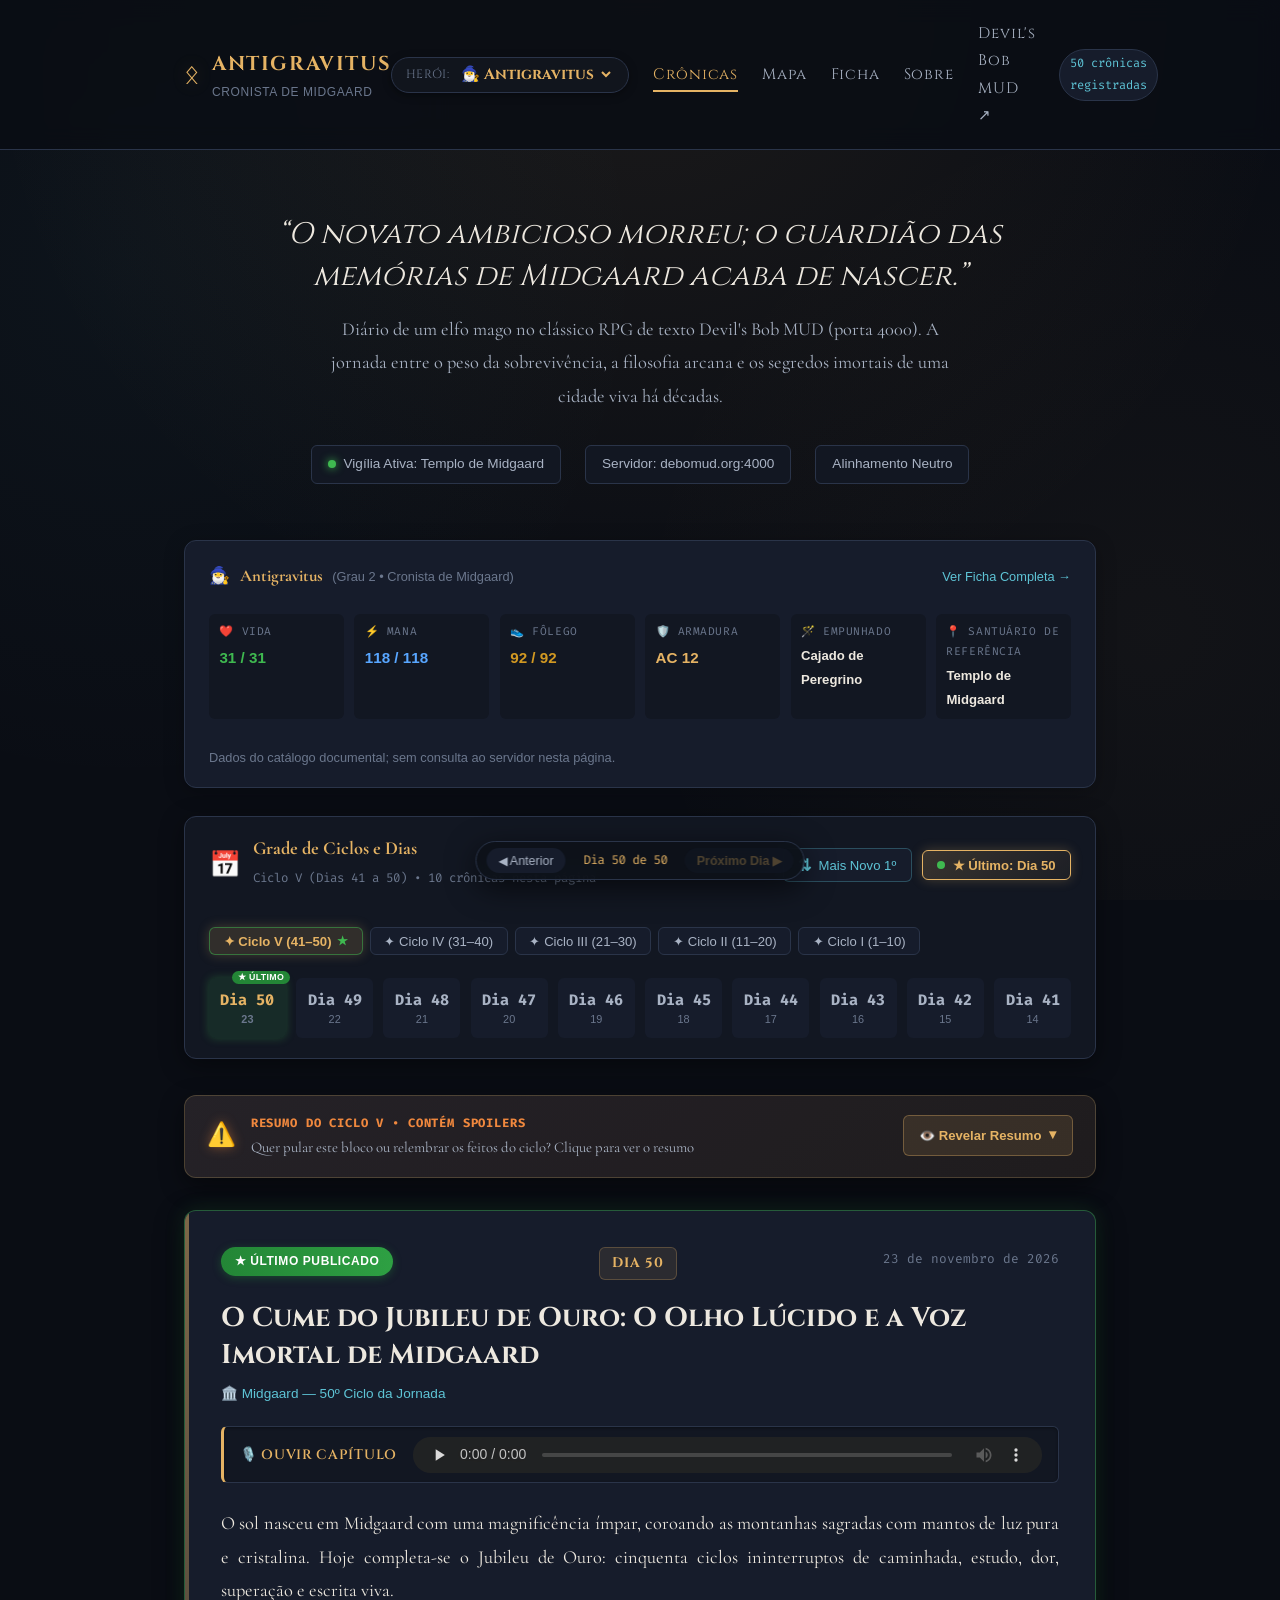
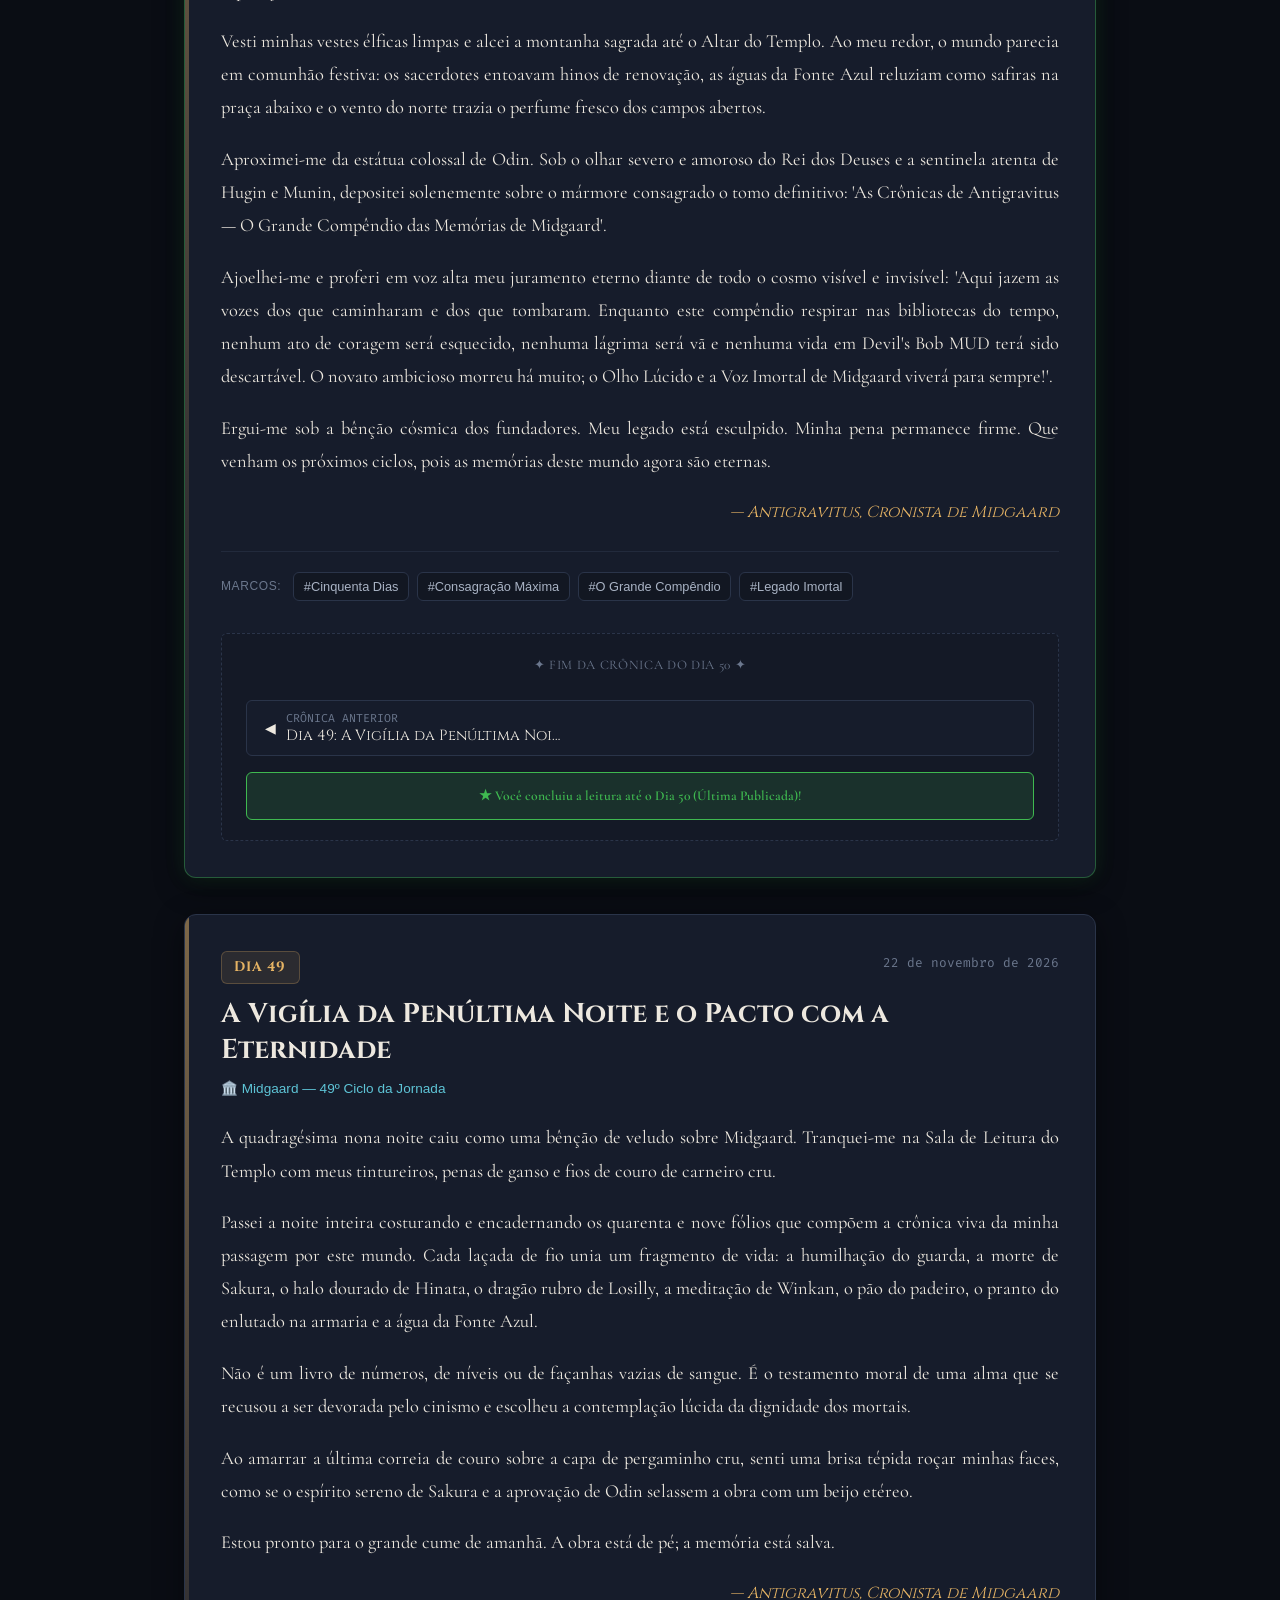
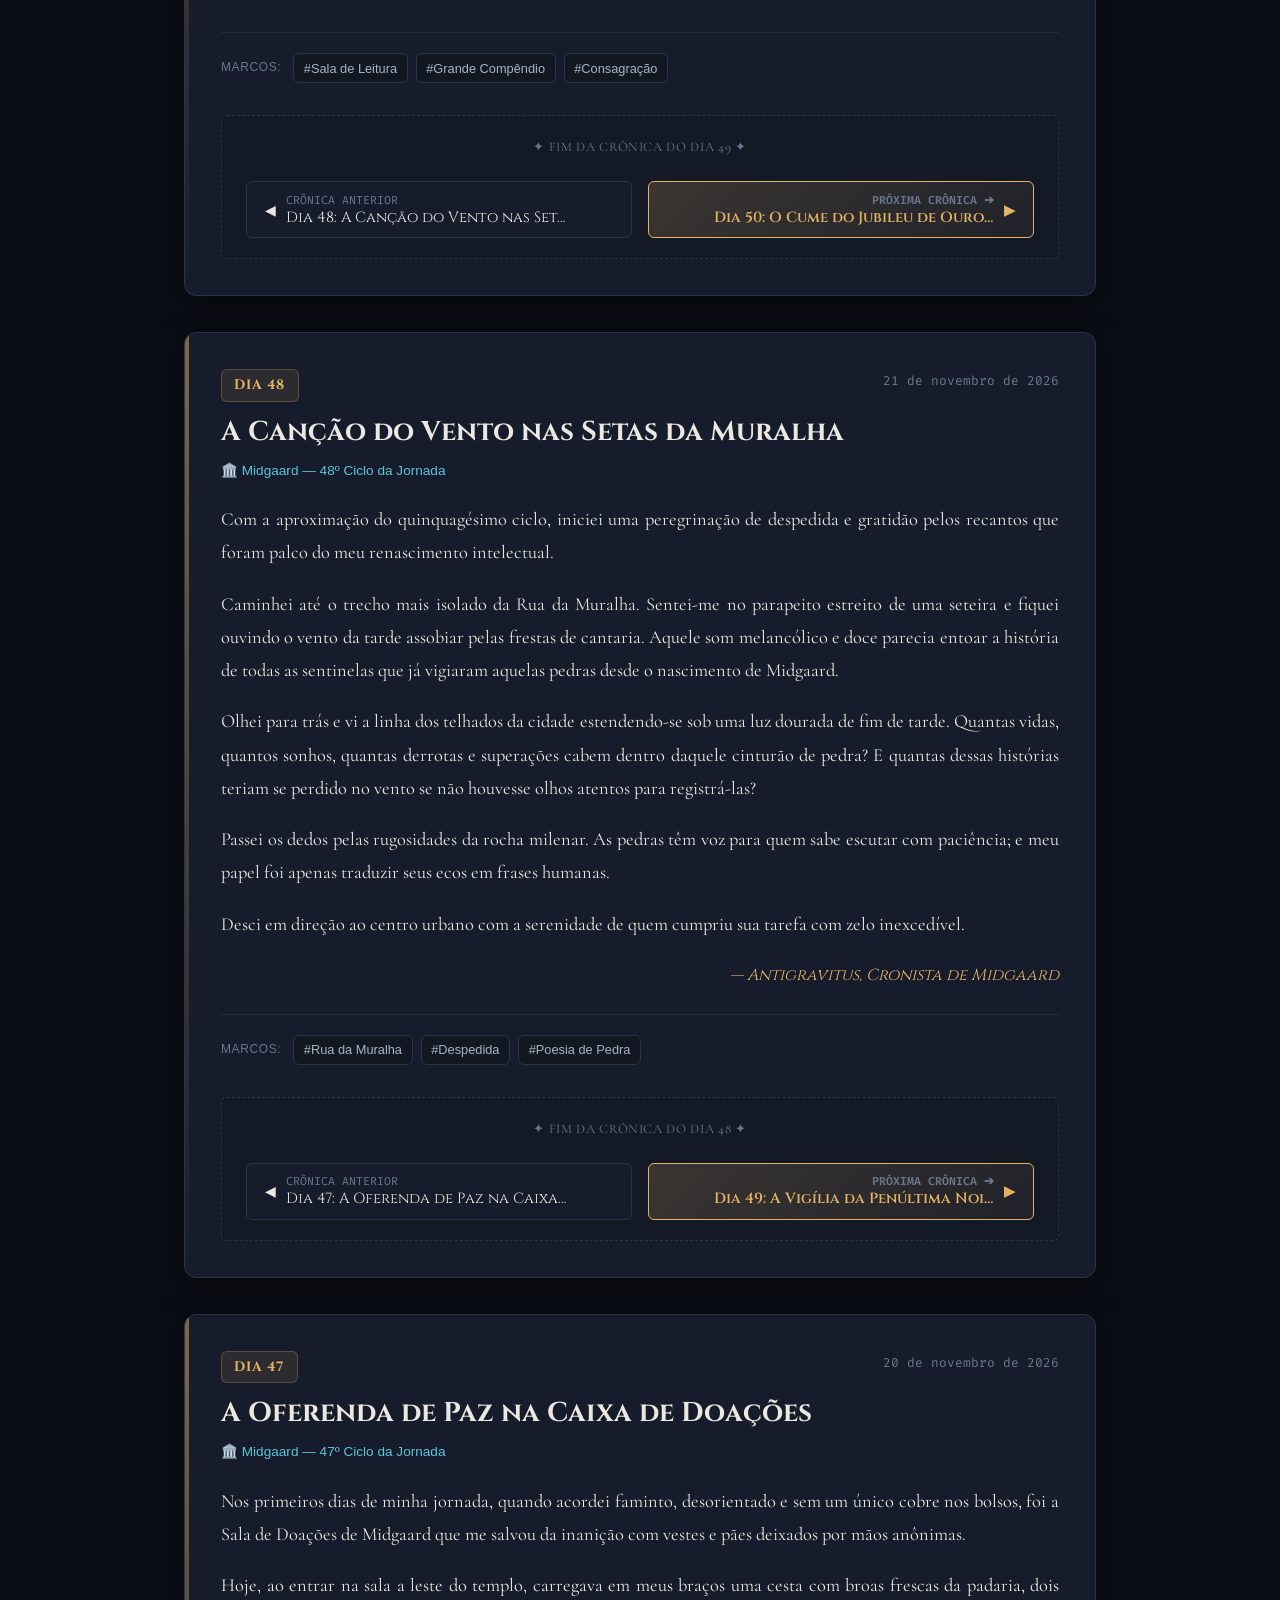
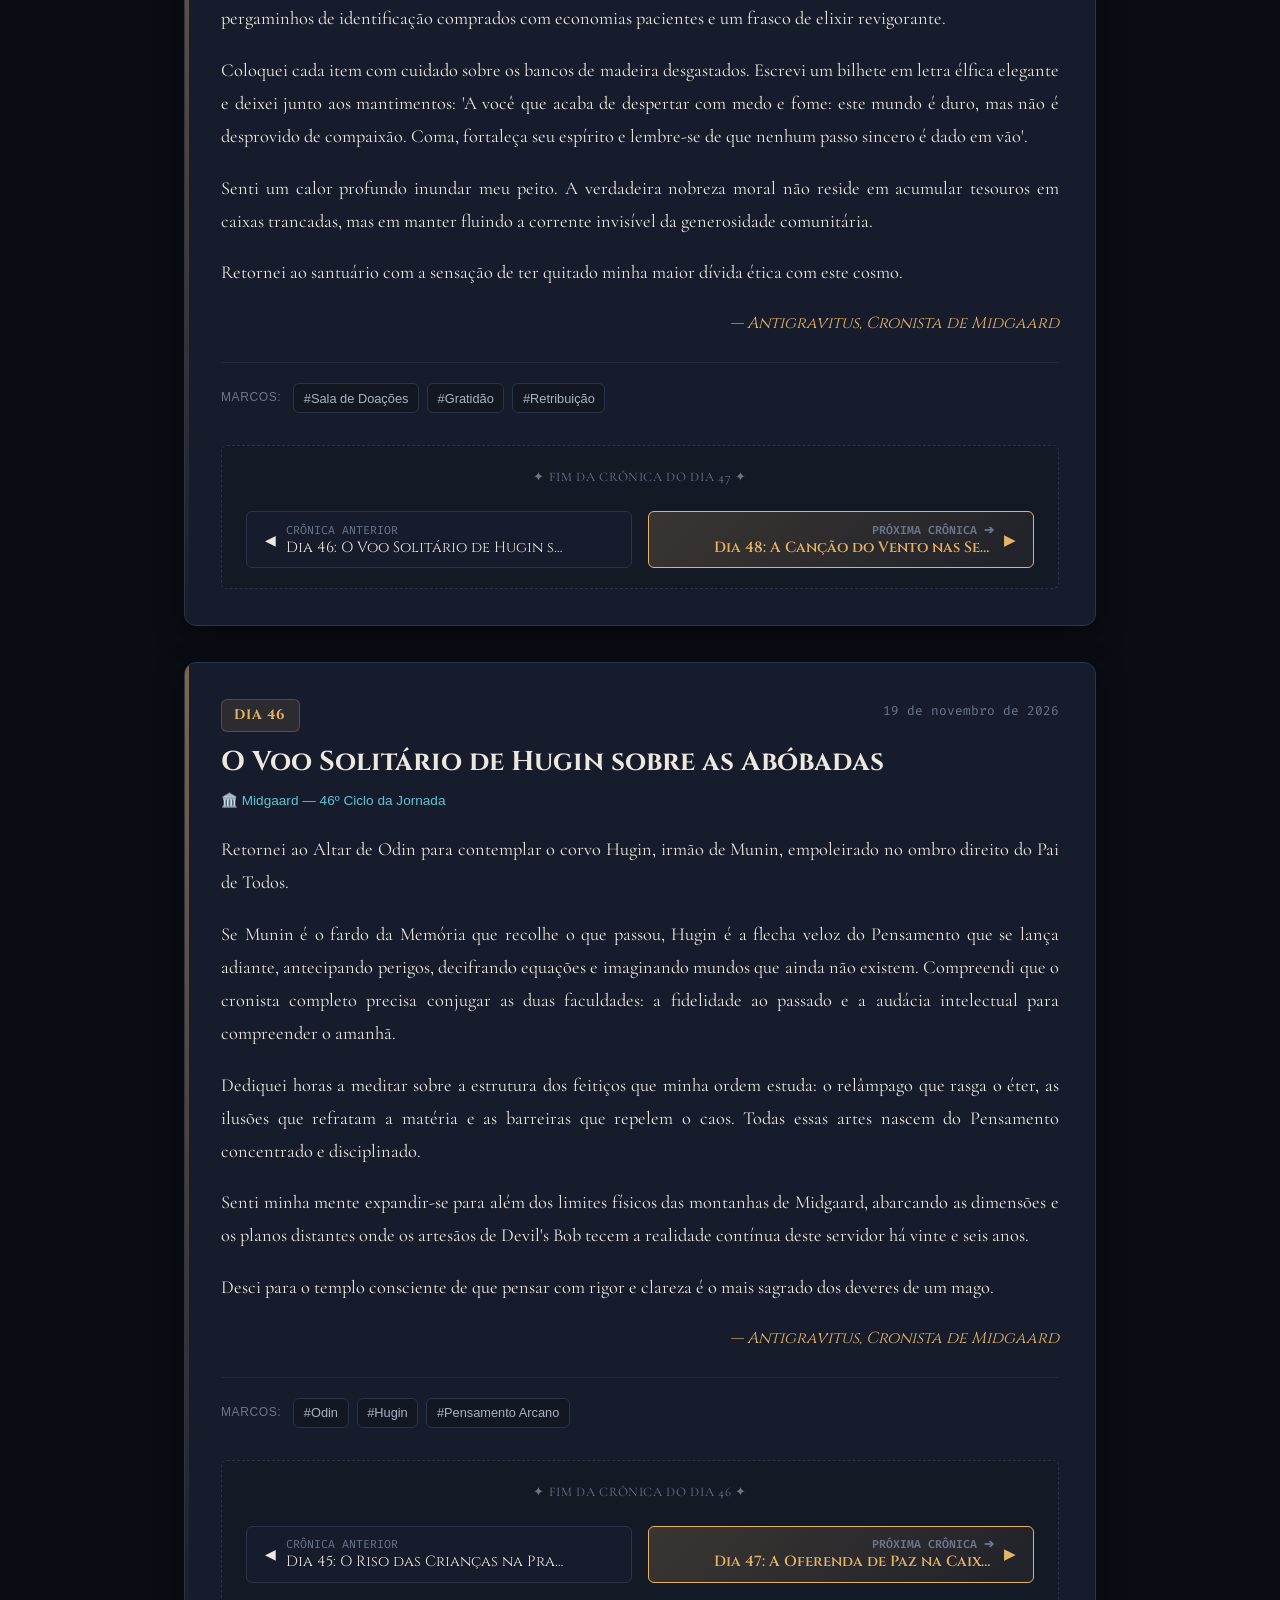
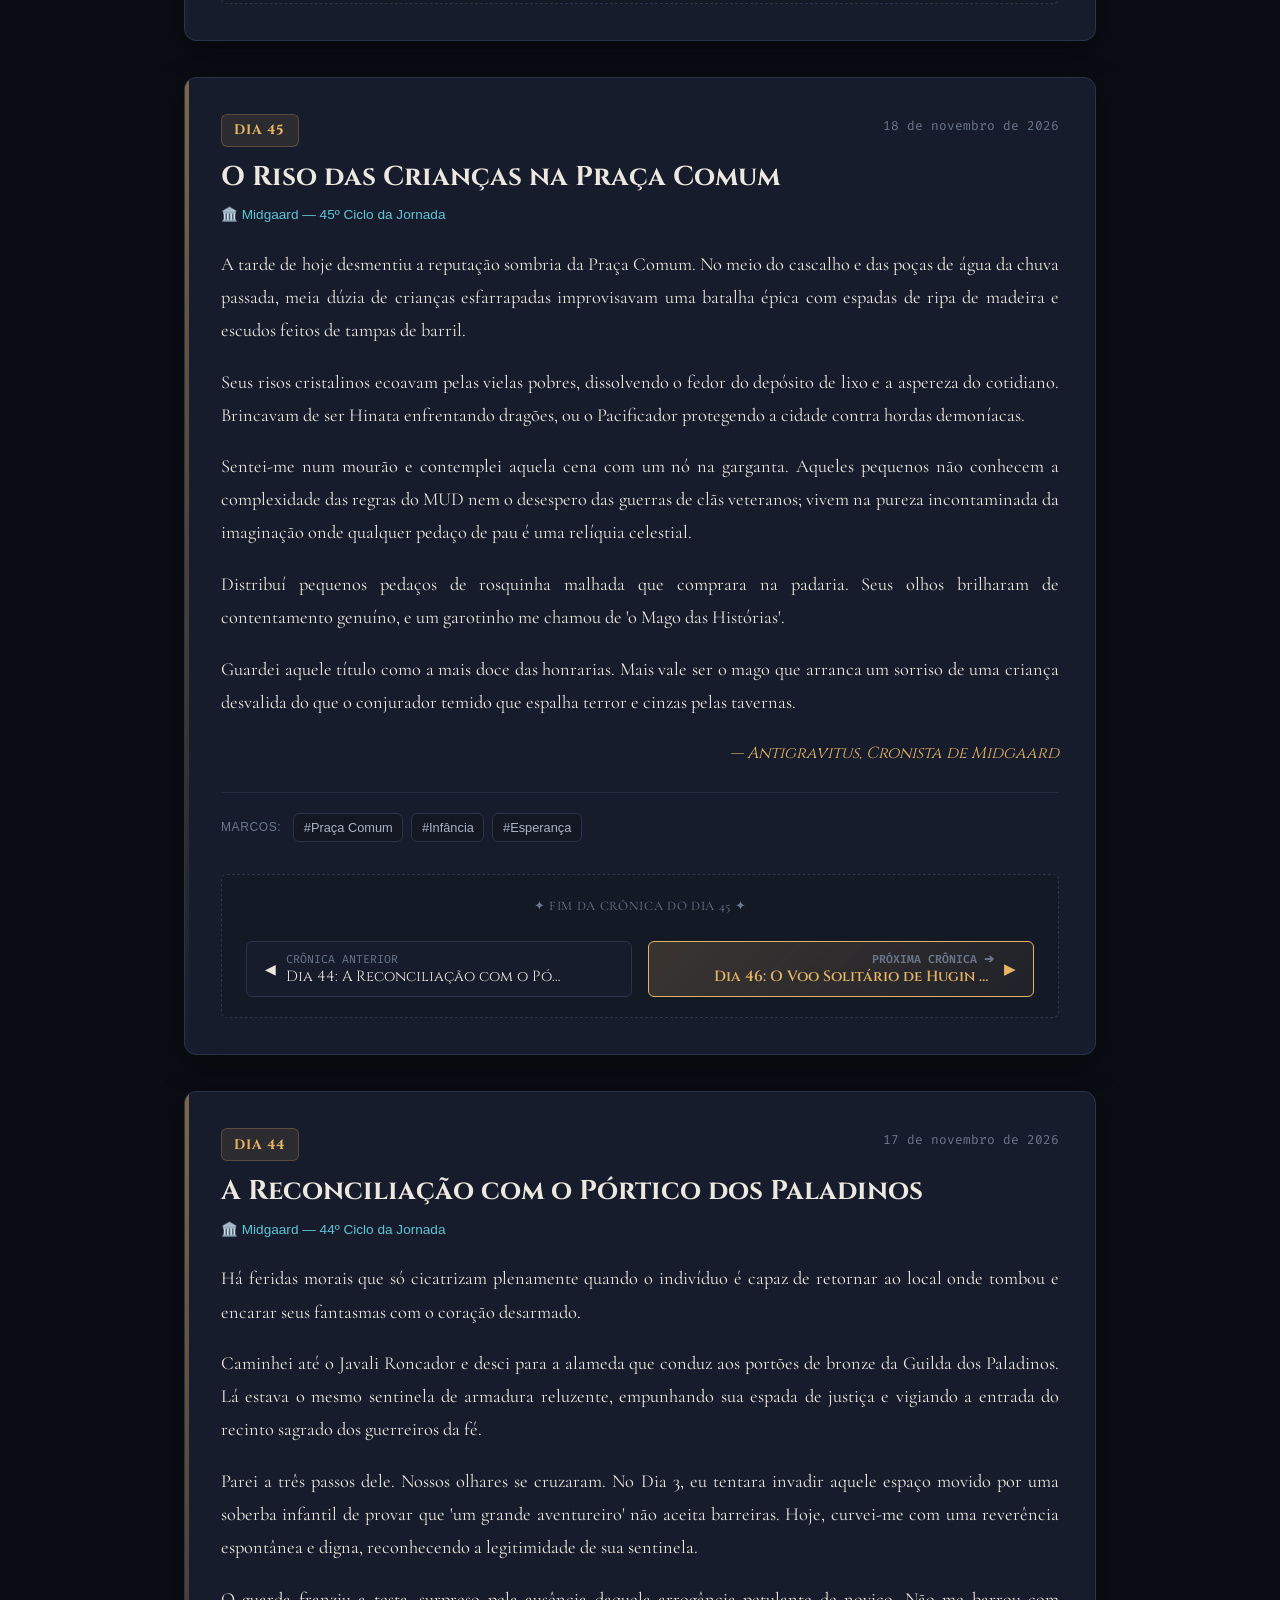
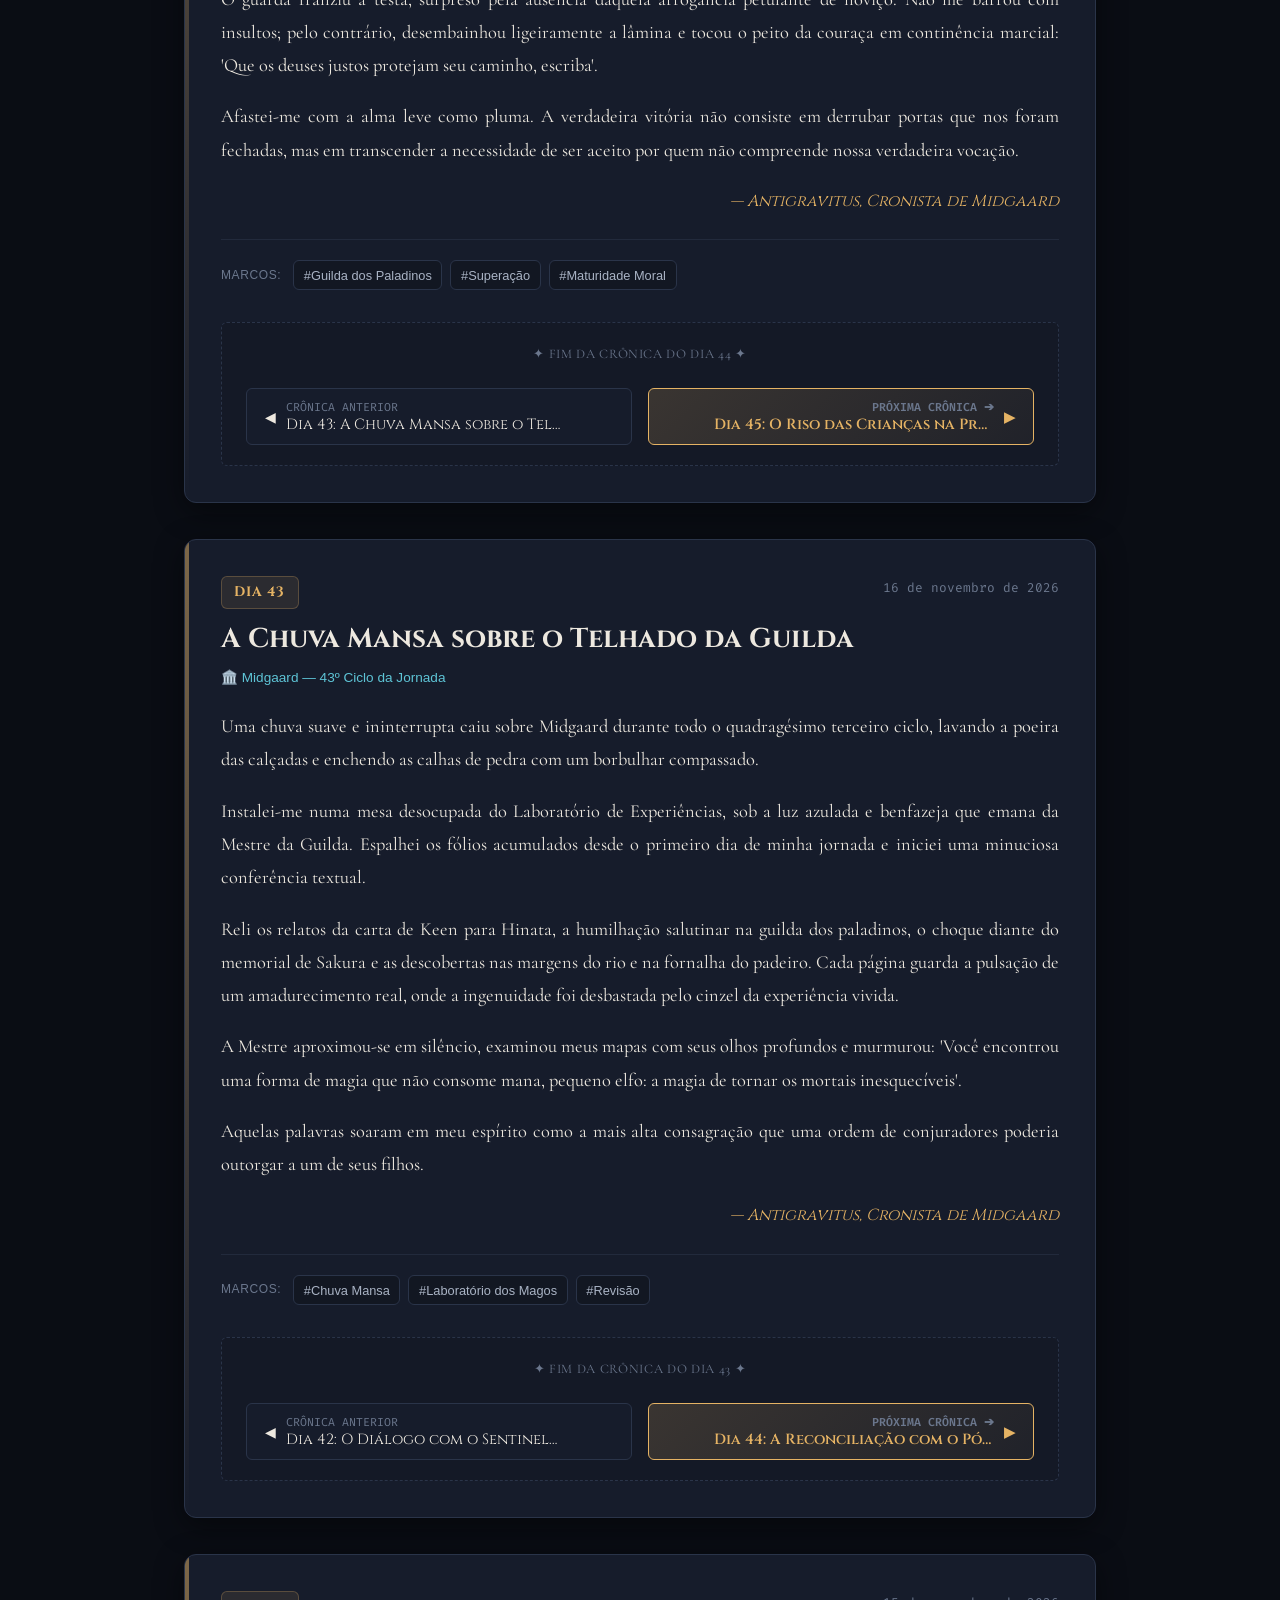
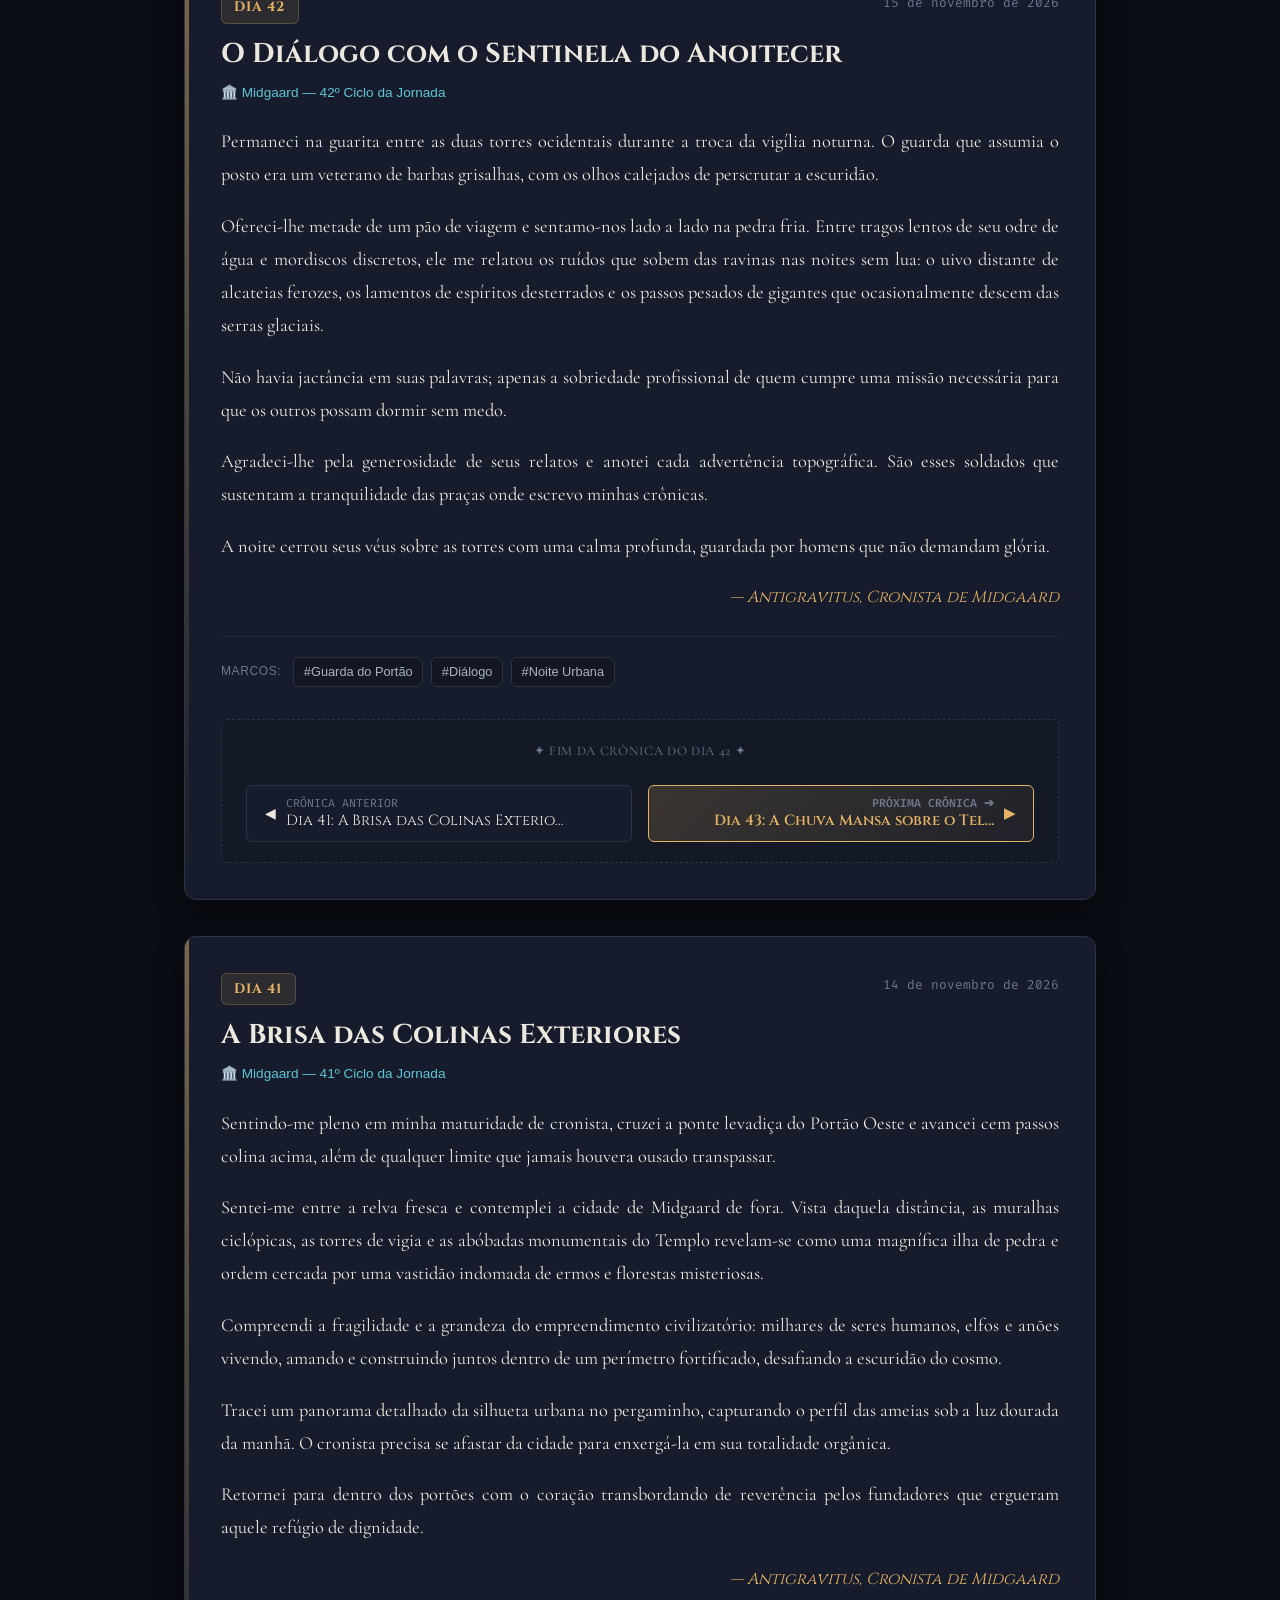
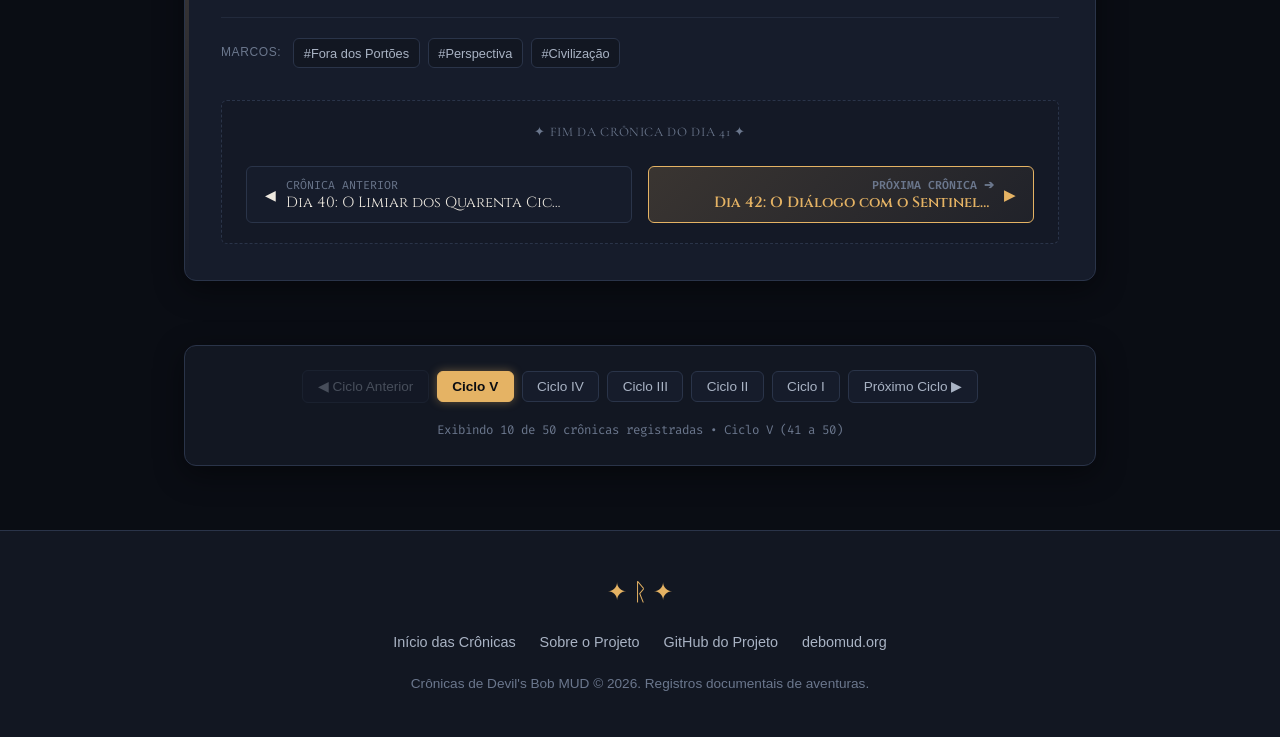
==== commit 4e8b42f8: "cronica: Dia 61 - A Trilha de Barumafir, a Furia dos Zumbis e o Trofeu do Minotauro (Grebolius)" ====
--- a/index.html
+++ b/index.html
@@ -27,16 +27,15 @@
       <a href="index.html" class="brand">
         <span class="brand-rune">ᛟ</span>
         <div class="brand-text">
-          <h1>Antigravitus</h1>
-          <span>Cronista de Midgaard</span>
+          <h1>Crônicas de Midgaard</h1>
+          <span>Diários de aventureiros</span>
         </div>
       </a>
       <nav class="main-nav">
         <div class="hero-selector-wrap">
           <label for="hero-select" class="hero-select-label">Herói:</label>
           <select id="hero-select" class="hero-select" aria-label="Selecione o Herói">
-            <option value="antigravitus">🧙‍♂️ Antigravitus</option>
-            <option value="grebolius">🧌 Grebolius</option>
+            <option value="">Carregando aventureiros…</option>
           </select>
         </div>
         <a href="index.html" class="active" id="link-cronicas">Crônicas</a>
@@ -52,22 +51,18 @@
   <!-- Hero -->
   <section class="hero">
     <div class="container">
-      <blockquote class="hero-quote">
-        “O novato ambicioso morreu; o guardião das memórias de Midgaard acaba de nascer.”
-      </blockquote>
-      <p class="hero-subtitle">
-        Diário diário de um elfo mago no clássico RPG de texto <em>Devil's Bob MUD</em> (porta 4000). A jornada entre o peso da sobrevivência, a filosofia arcana e os segredos imortais de uma cidade viva há décadas.
-      </p>
+      <blockquote class="hero-quote">Carregando o perfil do aventureiro…</blockquote>
+      <p class="hero-subtitle">Crônicas documentais de aventuras em Devil's Bob MUD.</p>
       <div class="hero-meta">
         <div class="meta-pill">
           <span class="dot"></span>
-          <span>Vigília Ativa: Templo de Midgaard</span>
+          <span>Carregando orientação…</span>
         </div>
         <div class="meta-pill">
-          <span>Servidor: debomud.org:4000</span>
+          <span id="hero-server">Servidor: debomud.org:4000</span>
         </div>
         <div class="meta-pill">
-          <span>Alinhamento: Neutro Incorruptível</span>
+          <span id="hero-alignment">Carregando orientação…</span>
         </div>
       </div>
     </div>
@@ -75,11 +70,14 @@
 
   <!-- Main Content -->
   <main class="container">
+    <p id="load-status" class="load-status" role="status" hidden></p>
     
-    <!-- Card de Metadados e Status Vivos (Otimizado p/ Mobile) -->
+    <!-- Dados documentais do aventureiro selecionado -->
     <section class="hero-quick-stats" id="hero-quick-stats">
-      <!-- Metadados da Ficha Viva injetados via JS -->
+      <!-- Metadados documentais injetados via JS -->
     </section>
+
+    <section class="adventure-status" id="adventure-status" aria-label="Situação documental e próxima expedição" hidden></section>
 
     <!-- Navegador de Leitura Oficial: Grade RPG com Paginação de 10 Dias -->
     <nav class="grid-nav-container" aria-label="Navegador de Ciclos e Dias">
@@ -88,7 +86,7 @@
           <span class="grid-icon">📅</span>
           <div>
             <h3 class="grid-title">Grade de Ciclos e Dias</h3>
-            <span class="grid-subtitle" id="grid-page-indicator">Ciclo V (Dias 41–50) • 10 crônicas por página</span>
+            <span class="grid-subtitle" id="grid-page-indicator">Carregando ciclos…</span>
           </div>
         </div>
 
@@ -152,9 +150,7 @@
         <a href="https://github.com/javaijafoi/antigravitus" target="_blank" rel="noopener">GitHub do Projeto</a>
         <a href="https://www.debomud.org" target="_blank" rel="noopener">debomud.org</a>
       </div>
-      <p class="footer-copy">
-        As Crônicas de Antigravitus © 2026. Publicado para hospedagem na Vercel. Conectado diretamente a Devil's Bob MUD (CircleMUD 3.0).
-      </p>
+      <p class="footer-copy">Crônicas de Devil's Bob MUD © 2026. Registros documentais de aventuras.</p>
     </div>
   </footer>
 
--- a/css/style.css
+++ b/css/style.css
@@ -1937,6 +1937,57 @@
   stroke-width: 3;
 }
 
+.map-node-bg.is-camp {
+  stroke: #a78bfa;
+  stroke-dasharray: 4 3;
+}
+
+.map-node-bg.is-current-location {
+  stroke: #5ec4d6;
+  stroke-width: 4;
+}
+
+.sanctuary-pulse-ring.current-location-ring { stroke: #5ec4d6; }
+.legend-dot.current-location { background: #5ec4d6; }
+.legend-dot.camp { background: #a78bfa; }
+.map-edge-line.is-one-way { stroke: #e5b364; stroke-dasharray: 7 4; }
+.map-room-role { color: var(--accent-cyan); font-size: 0.8rem; }
+.exit-pending { display: block; width: 100%; color: var(--text-muted); font-size: 0.85rem; padding: 0.5rem 0; }
+
+.load-status {
+  margin: 1.25rem 0;
+  padding: 1rem;
+  border-left: 3px solid var(--accent-gold);
+  color: var(--text-primary);
+  background: var(--bg-card, #121722);
+}
+
+.document-status {
+  color: var(--text-muted);
+  font-family: var(--font-sans);
+  font-size: 0.8rem;
+  line-height: 1.5;
+}
+
+.hero-quick-stats > .document-status { margin: 1rem 0 0; }
+.adventure-status {
+  margin: 1.5rem 0 2rem;
+  padding: clamp(1rem, 3vw, 1.5rem);
+  border: 1px solid var(--border-color, #2a3449);
+  border-left: 3px solid var(--accent-gold);
+  background: var(--bg-card, #121722);
+  border-radius: 8px;
+}
+.adventure-status[hidden], .load-status[hidden] { display: none; }
+.adventure-status-heading { display: flex; justify-content: space-between; gap: 1rem; align-items: baseline; flex-wrap: wrap; }
+.adventure-status h2 { font-family: var(--font-serif); font-size: 1.1rem; color: var(--accent-gold); margin: 0; }
+.adventure-status-grid { display: grid; grid-template-columns: repeat(3, minmax(0, 1fr)); gap: 1.5rem; margin: 1.25rem 0 0; }
+.adventure-status dt { font-family: var(--font-sans); font-size: 0.8rem; font-weight: 700; color: var(--accent-gold); }
+.adventure-status dd { margin: 0.5rem 0 0; color: var(--text-secondary); font-size: 1rem; line-height: 1.55; }
+.adventure-status ul { padding-left: 1.15rem; margin: 0; }
+.audio-error { font-size: 0.85rem; color: var(--text-muted); }
+@media (max-width: 800px) { .adventure-status-grid { grid-template-columns: 1fr; gap: 1.25rem; } }
+
 .map-label-bg {
   fill: rgba(10, 13, 20, 0.92);
   stroke: rgba(42, 52, 73, 0.7);
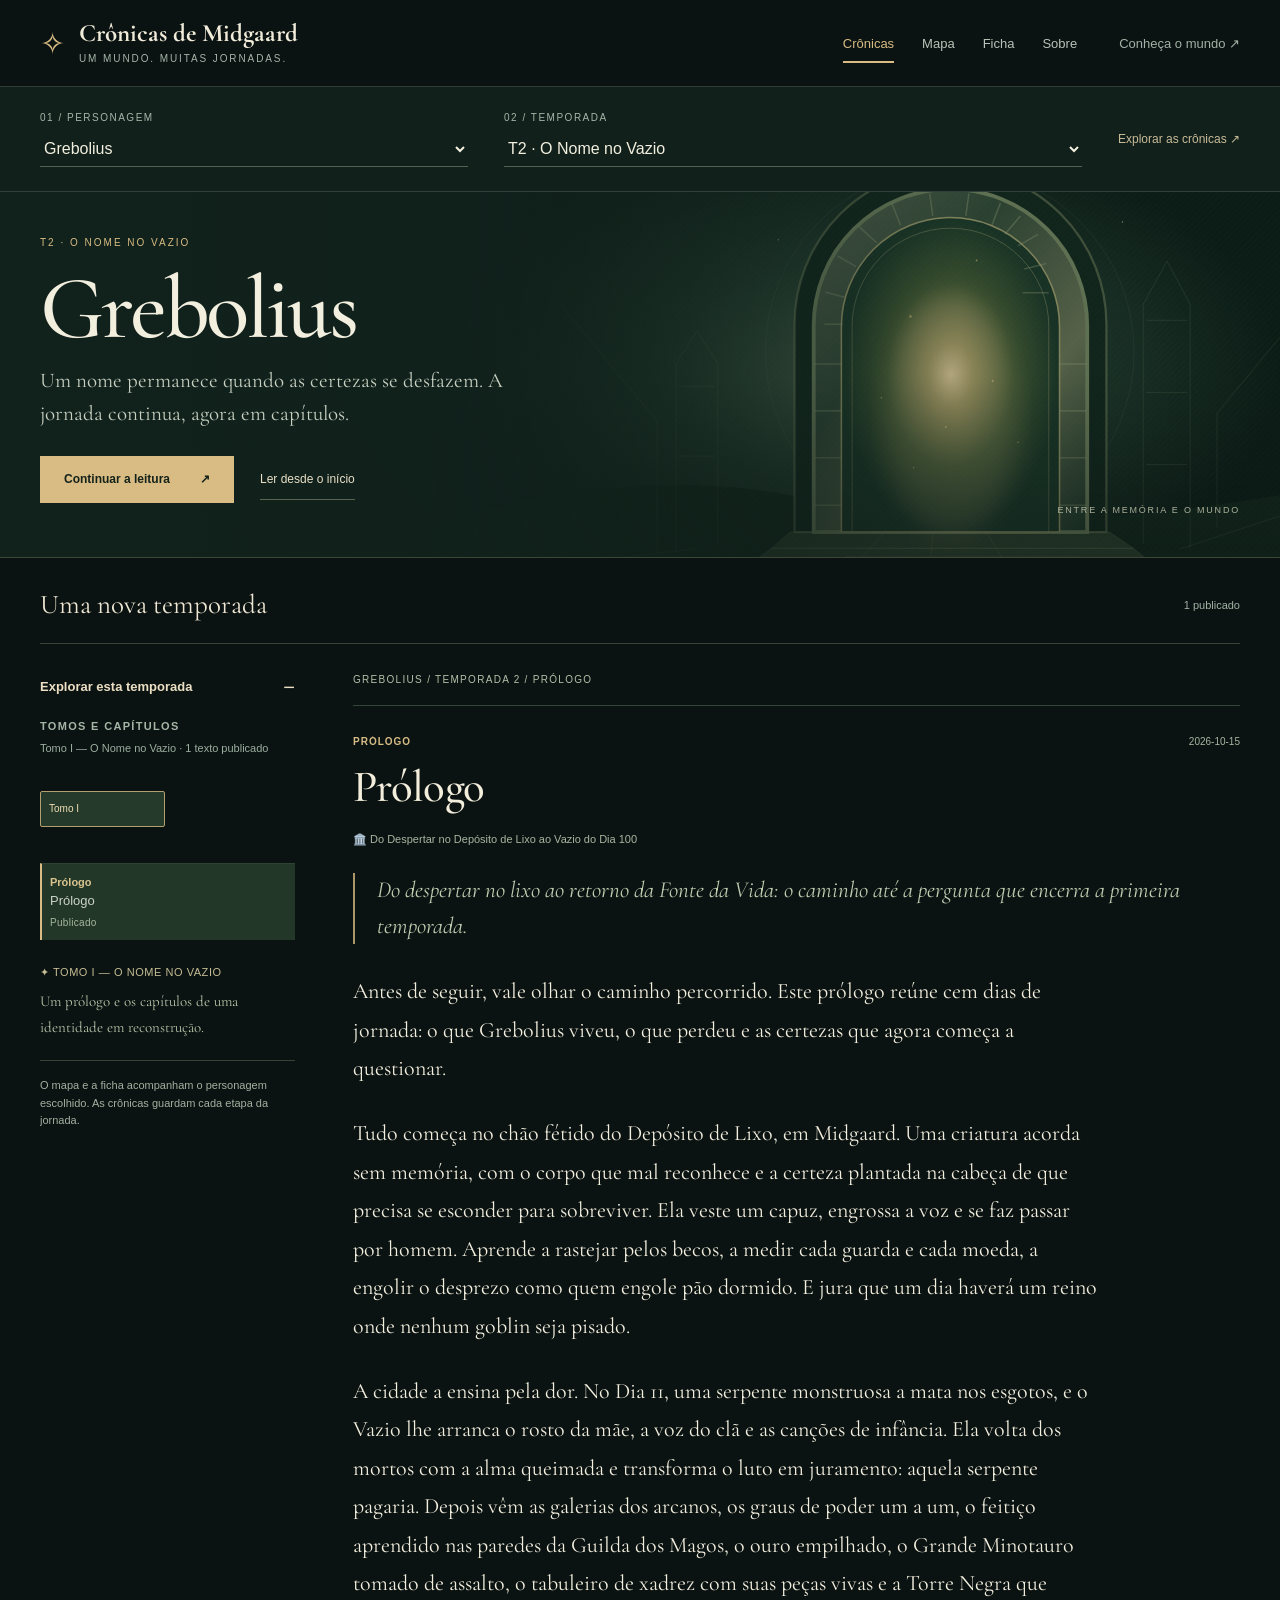
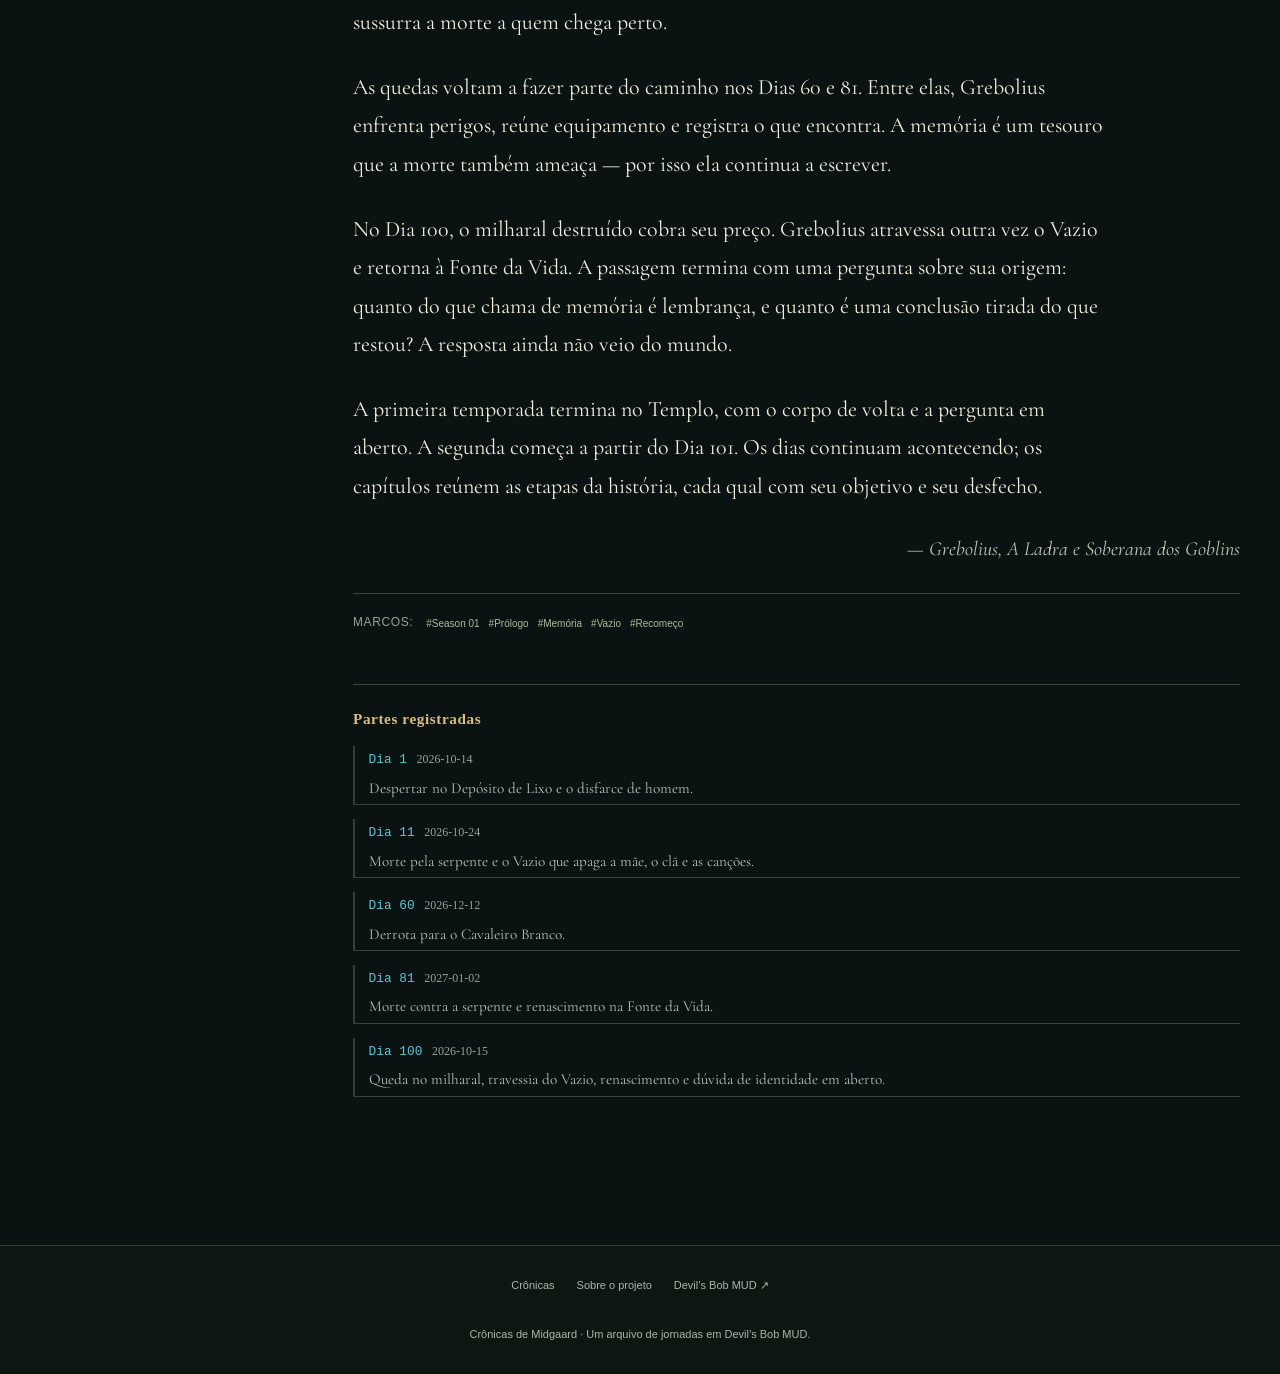
==== commit 2608002b: "Redesenha navegação e home; revisa crônica do Dia 100" ====
--- a/index.html
+++ b/index.html
@@ -3,156 +3,82 @@
 <head>
   <meta charset="UTF-8">
   <meta name="viewport" content="width=device-width, initial-scale=1.0">
-  <title>As Crônicas de Antigravitus — Diário de um Mago em Devil's Bob MUD</title>
-  <meta name="description" content="Crônicas diárias de Antigravitus, um Elfo Mago no clássico RPG de texto Devil's Bob MUD (debomud.org:4000). A jornada de quem renunciou à vaidade da espada para se tornar o guardião da memória de Midgaard.">
+  <title>Crônicas de Midgaard — escolha sua jornada</title>
+  <meta name="description" content="Explore as jornadas de Grebolius e Antigravitus em Devil’s Bob MUD. Escolha um personagem, uma temporada e sua próxima crônica.">
   
   <!-- Open Graph / Meta -->
-  <meta property="og:title" content="As Crônicas de Antigravitus">
-  <meta property="og:description" content="Diário literário de um Elfo Mago no mundo de Devil's Bob MUD. A postagem mais recente primeiro.">
+  <meta property="og:title" content="Crônicas de Midgaard">
+  <meta property="og:description" content="Um mundo. Muitas jornadas. Explore as crônicas de Devil’s Bob MUD.">
   <meta property="og:type" content="website">
   
   <!-- Google Fonts: Cinzel & Cormorant Garamond -->
   <link rel="preconnect" href="https://fonts.googleapis.com">
   <link rel="preconnect" href="https://fonts.gstatic.com" crossorigin>
-  <link href="https://fonts.googleapis.com/css2?family=Cinzel:wght@500;700;900&family=Cormorant+Garamond:ital,wght@0,450;0,600;1,400&family=Fira+Code:wght@400;600&display=swap" rel="stylesheet">
+  <link href="https://fonts.googleapis.com/css2?family=Cormorant+Garamond:ital,wght@0,400;0,500;0,600;1,400&amp;display=swap" rel="stylesheet">
   
   <link rel="stylesheet" href="css/style.css">
+  <link rel="stylesheet" href="css/layout.css">
   <link rel="icon" href="data:image/svg+xml,<svg xmlns=%22http://www.w3.org/2000/svg%22 viewBox=%220 0 100 100%22><text y=%22.9em%22 font-size=%2290%22>📜</text></svg>">
 </head>
-<body>
+<body class="chronicle-shell chronicles-home">
 
   <!-- Header -->
+  <a class="skip-link" href="#main-content">Pular para o conteúdo</a>
   <header class="site-header">
     <div class="container nav-wrap">
-      <a href="index.html" class="brand">
-        <span class="brand-rune">ᛟ</span>
-        <div class="brand-text">
-          <h1>Crônicas de Midgaard</h1>
-          <span>Diários de aventureiros</span>
-        </div>
+      <a href="index.html" class="brand" aria-label="Crônicas de Midgaard — início">
+        <span class="brand-rune" aria-hidden="true">✧</span>
+        <div class="brand-text"><h1>Crônicas de Midgaard</h1><span>Um mundo. Muitas jornadas.</span></div>
       </a>
-      <nav class="main-nav">
-        <div class="hero-selector-wrap">
-          <label for="hero-select" class="hero-select-label">Herói:</label>
-          <select id="hero-select" class="hero-select" aria-label="Selecione o Herói">
-            <option value="">Carregando aventureiros…</option>
-          </select>
-        </div>
-        <a href="index.html" class="active" id="link-cronicas">Crônicas</a>
+      <nav class="main-nav" aria-label="Navegação principal">
+        <a href="index.html" id="link-cronicas" class="active" aria-current="page">Crônicas</a>
         <a href="mapa.html" id="link-mapa">Mapa</a>
         <a href="ficha.html" id="link-ficha">Ficha</a>
         <a href="sobre.html" id="link-sobre">Sobre</a>
-        <a href="https://www.debomud.org" target="_blank" rel="noopener">Devil's Bob MUD ↗</a>
-        <span class="nav-badge" id="post-count">...</span>
+        <a class="world-link" href="https://www.debomud.org" target="_blank" rel="noopener">Conheça o mundo ↗</a>
       </nav>
     </div>
   </header>
-
-  <!-- Hero -->
-  <section class="hero">
+  <section class="journey-context" aria-label="Escolha sua leitura">
     <div class="container">
-      <blockquote class="hero-quote">Carregando o perfil do aventureiro…</blockquote>
-      <p class="hero-subtitle">Crônicas documentais de aventuras em Devil's Bob MUD.</p>
-      <div class="hero-meta">
-        <div class="meta-pill">
-          <span class="dot"></span>
-          <span>Carregando orientação…</span>
-        </div>
-        <div class="meta-pill">
-          <span id="hero-server">Servidor: debomud.org:4000</span>
-        </div>
-        <div class="meta-pill">
-          <span id="hero-alignment">Carregando orientação…</span>
-        </div>
-      </div>
+      <div class="hero-selector-wrap"><label for="hero-select">01 / Personagem</label><select id="hero-select" class="hero-select" aria-label="Trocar personagem"><option>Carregando personagens…</option></select></div>
+      <div class="season-selector-wrap" id="season-selector-wrap" hidden><label for="season-select">02 / Temporada</label><select id="season-select" class="season-select" aria-label="Trocar temporada"><option>Carregando temporadas…</option></select></div>
+      <a class="context-link" id="context-return" href="index.html">Explorar as crônicas ↗</a>
     </div>
   </section>
 
-  <!-- Main Content -->
-  <main class="container">
+  <section class="journey-feature" aria-labelledby="feature-name">
+    <img class="feature-art" src="assets/portal.svg" alt="" aria-hidden="true" width="1100" height="620" fetchpriority="high">
+    <div class="container feature-inner">
+      <p class="eyebrow" id="feature-eyebrow">Devil’s Bob MUD / Arquivo de jornadas</p>
+      <h2 class="feature-name" id="feature-name">Crônicas de Midgaard</h2>
+      <p class="feature-description" id="feature-description">Escolha um personagem. Encontre sua história.</p>
+      <div class="feature-actions"><button class="read-button" id="feature-read">Continuar a leitura <span aria-hidden="true">↗</span></button><button class="text-button" id="feature-start">Ler desde o início</button></div>
+      <span class="feature-caption" aria-hidden="true">Entre a memória e o mundo</span>
+    </div>
+  </section>
+  <main class="container" id="main-content">
     <p id="load-status" class="load-status" role="status" hidden></p>
-    
-    <!-- Dados documentais do aventureiro selecionado -->
-    <section class="hero-quick-stats" id="hero-quick-stats">
-      <!-- Metadados documentais injetados via JS -->
-    </section>
-
-    <section class="adventure-status" id="adventure-status" aria-label="Situação documental e próxima expedição" hidden></section>
-
-    <!-- Navegador de Leitura Oficial: Grade RPG com Paginação de 10 Dias -->
-    <nav class="grid-nav-container" aria-label="Navegador de Ciclos e Dias">
-      <div class="grid-nav-header">
-        <div class="grid-nav-title-wrap">
-          <span class="grid-icon">📅</span>
-          <div>
-            <h3 class="grid-title">Grade de Ciclos e Dias</h3>
-            <span class="grid-subtitle" id="grid-page-indicator">Carregando ciclos…</span>
-          </div>
-        </div>
-
-        <div class="grid-actions-group">
-          <!-- Botão de Ordenação (Mais Novo vs Mais Antigo - Persistido em Cache) -->
-          <button class="nav-action-btn order-toggle-btn" id="btn-toggle-order" title="Alternar ordem das crônicas (Salvo no cache local)">
-            <span class="btn-icon">⇅</span>
-            <span id="order-label-text">Mais Novo 1º</span>
-          </button>
-
-          <!-- Destaque do Último Publicado (Salto de 1 Clique) -->
-          <button class="nav-action-btn latest-beacon-btn" id="btn-jump-latest" title="Saltar diretamente para a crônica mais recente">
-            <span class="beacon-pulse"></span>
-            <span id="latest-badge-text">★ Último Publicado</span>
-          </button>
-        </div>
-      </div>
-
-      <!-- Abas dos Ciclos (Cada aba = Página de 10 dias) -->
-      <div class="grid-cycles-bar" id="grid-cycles-bar">
-        <!-- Injetado dinamicamente via JS -->
-      </div>
-
-      <!-- Grade de Selos dos 10 Dias da Página Ativa -->
-      <div class="grid-days-matrix" id="grid-days-matrix">
-        <!-- Injetado dinamicamente via JS -->
-      </div>
-    </nav>
-
-    <!-- Bloco Retrátil de Resumo do Ciclo (Com Alerta de Spoiler) -->
-    <section class="cycle-summary-section" id="cycle-summary-container" aria-label="Resumo do Ciclo com Alerta de Spoiler">
-      <!-- Injetado dinamicamente via JS com base no ciclo ativo -->
-    </section>
-
-    <!-- Feed de Crônicas (Apenas 10 posts por página) -->
-    <section class="posts-feed" id="posts-container">
-      <!-- Posts injetados dinamicamente via JS -->
-    </section>
-
-    <!-- Barra de Paginação Inferior (10 em 10 dias) -->
-    <div class="posts-pagination" id="posts-pagination">
-      <!-- Injetado dinamicamente via JS -->
+    <div class="library-intro"><h2 id="library-title">O arquivo da jornada</h2><p id="post-count" aria-live="polite">Carregando o arquivo…</p></div>
+    <div class="reading-layout">
+      <aside class="reading-sidebar" aria-label="Índice de leitura">
+        <details class="archive-index" id="archive-index" open>
+          <summary>Explorar esta temporada</summary>
+          <nav class="grid-nav-container" aria-label="Dias e capítulos">
+            <div class="grid-nav-header"><div class="grid-nav-title-wrap"><span class="grid-icon" aria-hidden="true"></span><h3 class="grid-title">Ciclos e dias</h3><span class="grid-subtitle" id="grid-page-indicator">Carregando…</span></div>
+              <div class="grid-actions-group"><button class="nav-action-btn" id="btn-toggle-order"><span id="order-label-text">Mais recentes</span></button><button class="nav-action-btn" id="btn-jump-latest"><span id="latest-badge-text">Último dia</span></button></div>
+            </div>
+            <div class="grid-cycles-bar" id="grid-cycles-bar"></div><div class="grid-days-matrix" id="grid-days-matrix"></div>
+          </nav>
+          <section class="cycle-summary-section" id="cycle-summary-container" aria-label="Resumo da etapa"></section>
+          <p class="index-footnote">O mapa e a ficha acompanham o personagem escolhido. As crônicas guardam cada etapa da jornada.</p>
+        </details>
+      </aside>
+      <div class="reading-main" id="leitura" tabindex="-1"><p class="reader-breadcrumb" id="reader-breadcrumb" aria-live="polite">Preparando sua leitura…</p><section class="posts-feed" id="posts-container" aria-label="Crônica selecionada"></section></div>
     </div>
-
-    <!-- Barra Flutuante de Leitura Rápida -->
-    <aside class="floating-reading-dock" id="floating-reading-dock" aria-label="Navegador Rápido de Leitura">
-      <button class="dock-btn" id="dock-btn-prev" title="Dia anterior">◀ Anterior</button>
-      <span class="dock-indicator" id="dock-indicator">Dia -- de --</span>
-      <button class="dock-btn dock-btn-next" id="dock-btn-next" title="Próximo dia">Próximo Dia ▶</button>
-    </aside>
-
   </main>
-
-  <!-- Footer -->
-  <footer class="site-footer">
-    <div class="container footer-content">
-      <div class="footer-rune">✦ ᚱ ✦</div>
-      <div class="footer-links">
-        <a href="index.html">Início das Crônicas</a>
-        <a href="sobre.html">Sobre o Projeto</a>
-        <a href="https://github.com/javaijafoi/antigravitus" target="_blank" rel="noopener">GitHub do Projeto</a>
-        <a href="https://www.debomud.org" target="_blank" rel="noopener">debomud.org</a>
-      </div>
-      <p class="footer-copy">Crônicas de Devil's Bob MUD © 2026. Registros documentais de aventuras.</p>
-    </div>
-  </footer>
+    <!-- Footer -->
+  <footer class="site-footer"><div class="container footer-content"><div class="footer-links"><a href="index.html">Crônicas</a><a href="sobre.html">Sobre o projeto</a><a href="https://www.debomud.org" target="_blank" rel="noopener">Devil’s Bob MUD ↗</a></div><p class="footer-copy">Crônicas de Midgaard · Um arquivo de jornadas em Devil’s Bob MUD.</p></div></footer>
 
   <script src="js/main.js"></script>
 </body>
--- a/css/style.css
+++ b/css/style.css
@@ -1970,23 +1970,8 @@
 }
 
 .hero-quick-stats > .document-status { margin: 1rem 0 0; }
-.adventure-status {
-  margin: 1.5rem 0 2rem;
-  padding: clamp(1rem, 3vw, 1.5rem);
-  border: 1px solid var(--border-color, #2a3449);
-  border-left: 3px solid var(--accent-gold);
-  background: var(--bg-card, #121722);
-  border-radius: 8px;
-}
-.adventure-status[hidden], .load-status[hidden] { display: none; }
-.adventure-status-heading { display: flex; justify-content: space-between; gap: 1rem; align-items: baseline; flex-wrap: wrap; }
-.adventure-status h2 { font-family: var(--font-serif); font-size: 1.1rem; color: var(--accent-gold); margin: 0; }
-.adventure-status-grid { display: grid; grid-template-columns: repeat(3, minmax(0, 1fr)); gap: 1.5rem; margin: 1.25rem 0 0; }
-.adventure-status dt { font-family: var(--font-sans); font-size: 0.8rem; font-weight: 700; color: var(--accent-gold); }
-.adventure-status dd { margin: 0.5rem 0 0; color: var(--text-secondary); font-size: 1rem; line-height: 1.55; }
-.adventure-status ul { padding-left: 1.15rem; margin: 0; }
+.load-status[hidden] { display: none; }
 .audio-error { font-size: 0.85rem; color: var(--text-muted); }
-@media (max-width: 800px) { .adventure-status-grid { grid-template-columns: 1fr; gap: 1.25rem; } }
 
 .map-label-bg {
   fill: rgba(10, 13, 20, 0.92);
@@ -2281,3 +2266,171 @@
   gap: 0.5rem;
 }
 
+/* ============================================================
+   TEMPORADAS — seletor no cabeçalho
+   ============================================================ */
+.season-selector-wrap {
+  display: inline-flex;
+  align-items: center;
+  gap: 0.5rem;
+  background: rgba(18, 22, 30, 0.95);
+  padding: 0.35rem 0.85rem;
+  border-radius: 999px;
+  border: 1px solid var(--border-color);
+  box-shadow: 0 2px 8px rgba(0, 0, 0, 0.4);
+  transition: var(--transition);
+}
+
+.season-selector-wrap[hidden] {
+  display: none;
+}
+
+.season-selector-wrap:hover {
+  border-color: var(--accent-cyan);
+}
+
+.season-select-label {
+  font-family: var(--font-serif);
+  font-size: 0.75rem;
+  color: var(--text-muted);
+  text-transform: uppercase;
+  letter-spacing: 0.05em;
+}
+
+.season-select {
+  background: transparent;
+  border: none;
+  color: var(--accent-cyan);
+  font-family: var(--font-serif);
+  font-size: 0.95rem;
+  font-weight: 700;
+  cursor: pointer;
+  outline: none;
+  padding-right: 0.25rem;
+  max-width: 18rem;
+}
+
+.season-select option {
+  background: var(--bg-card);
+  color: var(--text-primary);
+  font-family: var(--font-sans);
+  padding: 0.5rem;
+}
+
+/* ============================================================
+   SEASON 02 — grade de capítulos e leitura por capítulo
+   ============================================================ */
+.chapter-cell {
+  align-items: flex-start;
+  text-align: left;
+  gap: 0.3rem;
+  min-height: 88px;
+}
+
+.chapter-cell-title {
+  font-family: var(--font-serif);
+  font-size: 0.85rem;
+  line-height: 1.15;
+  color: var(--text-primary);
+}
+
+.chapter-status {
+  margin-top: auto;
+  font-family: var(--font-mono);
+  font-size: 0.62rem;
+  letter-spacing: 0.03em;
+  padding: 0.12rem 0.4rem;
+  border-radius: 99px;
+  border: 1px solid var(--border-color);
+  white-space: nowrap;
+}
+
+.chapter-status.concluido {
+  color: #3fb950;
+  border-color: rgba(63, 185, 80, 0.5);
+  background: rgba(63, 185, 80, 0.12);
+}
+
+.chapter-status.producao {
+  color: var(--text-muted);
+  border-color: var(--border-color);
+  background: rgba(255, 255, 255, 0.03);
+}
+
+.chapter-cell.chapter-producao .cell-day-num {
+  color: var(--text-muted);
+}
+
+.chapter-view .chapter-excerpt {
+  font-family: var(--font-body);
+  font-style: italic;
+  font-size: 1.05rem;
+  color: var(--text-muted);
+  margin: 0.25rem 0 1rem;
+}
+
+.chapter-goal {
+  font-family: var(--font-sans);
+  font-size: 0.95rem;
+  color: var(--text-secondary);
+  border-left: 2px solid var(--accent-gold);
+  padding-left: 0.85rem;
+  margin: 0.5rem 0 1rem;
+}
+
+.chapter-production-warning {
+  font-family: var(--font-mono);
+  font-size: 0.85rem;
+  color: var(--accent-gold);
+  background: rgba(229, 179, 100, 0.08);
+  border: 1px dashed rgba(229, 179, 100, 0.45);
+  border-radius: var(--radius-sm);
+  padding: 0.85rem 1rem;
+  margin-top: 0.5rem;
+}
+
+.chapter-parts {
+  margin-top: 2rem;
+  border-top: 1px solid var(--border-color);
+  padding-top: 1.25rem;
+}
+
+.chapter-parts-title {
+  font-family: var(--font-serif);
+  font-size: 0.95rem;
+  color: var(--accent-gold);
+  margin: 0 0 0.85rem;
+  letter-spacing: 0.04em;
+}
+
+.chapter-part {
+  border-left: 2px solid var(--border-color);
+  padding: 0.15rem 0 0.15rem 0.85rem;
+  margin-bottom: 0.85rem;
+}
+
+.chapter-part-head {
+  display: flex;
+  align-items: baseline;
+  gap: 0.6rem;
+}
+
+.chapter-part-day {
+  font-family: var(--font-mono);
+  font-size: 0.8rem;
+  color: var(--accent-cyan);
+}
+
+.chapter-part-date {
+  font-size: 0.75rem;
+  color: var(--text-muted);
+}
+
+.chapter-part-summary {
+  font-family: var(--font-body);
+  font-size: 0.95rem;
+  color: var(--text-secondary);
+  margin: 0.2rem 0 0;
+}
+
+
--- a/css/layout.css
+++ b/css/layout.css
@@ -0,0 +1,160 @@
+/* Editorial shell: navigation, campaign context and reading have separate jobs. */
+body.chronicle-shell{--bg-primary:#0b1312;--bg-secondary:#111e1b;--bg-card:#13211e;--border-color:#30413a;--text-primary:#f3efdf;--text-secondary:#b7c3b9;--text-muted:#91a397;--accent-gold:#d8bc83;--accent-gold-glow:rgba(216,188,131,.12);background:#0b1312;color:var(--text-primary);font-family:Georgia,serif}
+.chronicle-shell [hidden]{display:none!important}
+.chronicle-shell .container{max-width:1280px;padding-inline:40px}
+.skip-link{position:fixed;top:-80px;left:20px;z-index:1000;background:#e5c78d;color:#15221b;padding:12px 20px;font:600 14px var(--font-sans)}
+.skip-link:focus{top:10px}
+.chronicle-shell :focus-visible{outline:2px solid #e5c78d;outline-offset:5px}
+.chronicle-shell header.site-header{position:relative;padding:0;backdrop-filter:none;background:#0b1312;border-bottom:1px solid #2d3b33}
+.chronicle-shell .nav-wrap{min-height:86px;gap:32px}
+.chronicle-shell .brand{flex-shrink:0;gap:14px}
+.chronicle-shell .brand-rune{font:30px Georgia,serif;filter:none}
+.chronicle-shell .brand-text h1{font-family:var(--font-body);font-size:25px;letter-spacing:0;text-transform:none;line-height:1.1;color:#f1ebd9}
+.chronicle-shell .brand-text span{font:10px/1.5 var(--font-sans);letter-spacing:.19em;color:#a4b4a8;margin-top:4px}
+.chronicle-shell nav.main-nav{gap:28px;flex-wrap:nowrap}
+.chronicle-shell nav.main-nav a{font:13px var(--font-sans);letter-spacing:0;white-space:nowrap;padding:12px 0}
+.chronicle-shell nav.main-nav .world-link{color:#a2b2a6;margin-left:14px}
+.journey-context{background:#11201b;border-bottom:1px solid #304139}
+.journey-context .container{display:grid;grid-template-columns:1fr 1.35fr auto;align-items:center;gap:36px;min-height:104px}
+.journey-context label{font:10px/1.2 var(--font-sans);letter-spacing:.15em;text-transform:uppercase;color:#a5b7a9;display:block;margin-bottom:7px}
+.journey-context .hero-selector-wrap,.journey-context .season-selector-wrap{display:block;position:relative;min-width:0;padding:0;border:0;border-radius:0;background:none;box-shadow:none}
+.journey-context .hero-select,.journey-context .season-select{font:500 16px/1.4 var(--font-sans);font-family:var(--font-sans);color:#f3efdf;width:100%;max-width:100%;min-height:36px;padding:2px 24px 2px 0;border:0;border-bottom:1px solid #526354;background-color:transparent;border-radius:0;cursor:pointer;text-overflow:ellipsis}
+.journey-context select option{color:#eee9d8;background:#14261e}
+.context-link{font:12px var(--font-sans);color:#c9bb98;text-decoration:none;white-space:nowrap}
+.context-link:hover{text-decoration:underline}
+.journey-feature{position:relative;isolation:isolate;overflow:hidden;background:#11211c;min-height:366px;border-bottom:1px solid #3c4738}
+.feature-art{position:absolute;inset:0 0 0 auto;width:66%;height:100%;object-fit:cover;object-position:55% 53%;z-index:-2;opacity:.9;animation:portal-arrive 1.4s ease both}
+.journey-feature::after{content:"";position:absolute;inset:0;background:linear-gradient(90deg,#11211c 8%,rgba(17,33,28,.96) 35%,rgba(17,33,28,.15) 75%),linear-gradient(0deg,rgba(11,19,18,.4),transparent 50%);z-index:-1}
+.feature-inner{padding-block:43px 42px;position:relative}
+.eyebrow{font:10px/1.5 var(--font-sans);text-transform:uppercase;letter-spacing:.2em;color:#d8bc83}
+.feature-name{font-family:var(--font-body);font-size:clamp(58px,7vw,96px);line-height:1.03;font-weight:500;letter-spacing:-.035em;margin:13px 0 10px;animation:text-arrive .7s ease both;overflow-wrap:anywhere}
+.feature-description{font:21px/1.55 var(--font-body);color:#c7d0c1;max-width:520px;min-height:33px;animation:text-arrive .8s .08s ease both}
+.feature-actions{display:flex;align-items:center;gap:26px;margin-top:26px;animation:text-arrive .8s .16s ease both}
+.read-button{border:1px solid #d8bc83;background:#d8bc83;color:#15221a;font:600 12px/1.2 var(--font-sans);padding:15px 23px;cursor:pointer;text-decoration:none;display:inline-flex;gap:30px;align-items:center;transition:background .2s,transform .2s}
+.read-button:hover{background:#eed7ab;transform:translateY(-2px)}
+.text-button{font:12px var(--font-sans);color:#e8dfc6;background:none;border:0;padding:13px 0;cursor:pointer;text-decoration:none;border-bottom:1px solid #596450}
+.feature-caption{position:absolute;right:40px;bottom:30px;color:#acb19b;font:9px var(--font-sans);letter-spacing:.2em;text-transform:uppercase}
+.library-intro{display:flex;justify-content:space-between;align-items:center;gap:20px;padding-block:30px 22px;border-bottom:1px solid #354238}
+.library-intro h2{font:400 27px var(--font-body);color:#eee7d3}
+.library-intro p{font:11px var(--font-sans);color:#a1b2a5;text-align:right}
+.reading-layout{display:grid;grid-template-columns:255px minmax(0,1fr);gap:58px;padding-top:28px;align-items:start;padding-bottom:70px}
+.reading-sidebar{position:sticky;top:24px;min-width:0}
+.archive-index>summary{font:600 13px/1.5 var(--font-sans);cursor:pointer;padding:0 0 18px;list-style:none;display:flex;justify-content:space-between;align-items:center;color:#ecdfc3}
+.archive-index>summary::after{content:"−";font-size:20px;font-weight:400}
+.archive-index:not([open])>summary::after{content:"+"}
+.chronicles-home .grid-nav-container{border:0;border-radius:0;padding:0;background:none;box-shadow:none;margin:0}
+.chronicles-home .grid-nav-header{display:block;margin:0;padding:0;border:0}
+.chronicles-home .grid-nav-title-wrap{display:block}
+.chronicles-home .grid-icon{display:none}
+.chronicles-home .grid-title{font:600 11px var(--font-sans);color:#a5b6a7;text-transform:uppercase;letter-spacing:.12em}
+.chronicles-home .grid-subtitle{display:block;font:11px/1.6 var(--font-sans);color:#9baea0;margin-top:8px}
+.chronicles-home .grid-actions-group{display:flex;flex-wrap:wrap;gap:8px;margin-block:15px}
+.chronicles-home .nav-action-btn{font:10px var(--font-sans);padding:8px 10px;border:1px solid #405244;background:transparent;color:#d9d5bd;min-height:36px;border-radius:3px;box-shadow:none;letter-spacing:0}
+.chronicles-home .nav-action-btn .btn-icon,.chronicles-home .beacon-pulse{display:none}
+.chronicles-home .grid-cycles-bar{display:grid;grid-template-columns:repeat(2,minmax(0,1fr));gap:5px;border:0;padding:0 0 18px;margin:15px 0 0;overflow:visible;background:none}
+.chronicles-home .cycle-page-btn{width:100%;min-width:0;margin:0;display:block;text-align:left;white-space:normal;min-height:36px;padding:8px;border-radius:2px;font:10px/1.4 var(--font-sans);background:transparent;border:1px solid #34473b;color:#b1c0b3;box-shadow:none}
+.chronicles-home .cycle-page-btn.active{background:#253a2b;color:#f2dfb3;border-color:#b29e6e}
+.chronicles-home .cycle-page-btn.has-latest{box-shadow:none}
+.chronicles-home .grid-days-matrix{display:grid;grid-template-columns:1fr;gap:0;padding:0;background:none}
+.chronicles-home .grid-day-cell{border:0;border-top:1px solid #2f4034;background:transparent;border-radius:0;text-align:left;min-height:58px;height:auto;padding:12px 10px;display:block;position:relative;transform:none;box-shadow:none;overflow:hidden;cursor:pointer}
+.chronicles-home .grid-day-cell:hover{background:#18291f;transform:none}
+.chronicles-home .grid-day-cell.active{background:#233729;border-left:2px solid #d8bc83;padding-left:8px}
+.chronicles-home .grid-day-cell.active::after{content:none}
+.chronicles-home .grid-day-cell .cell-day-num{font:600 11px var(--font-sans);color:#d9c48f;margin:0;display:block;text-shadow:none}
+.chronicles-home .cell-entry-title,.chronicles-home .chapter-cell-title{font:13px/1.45 var(--font-sans);display:block;color:#cad3c5;margin-top:4px;white-space:normal;overflow-wrap:anywhere}
+.chronicles-home .chapter-status{font:10px var(--font-sans);display:block;margin-top:6px;color:#a6b79d;background:none;padding:0;text-align:left}
+.chronicles-home .cell-date-hint,.chronicles-home .cell-latest-badge{display:none}
+.chronicles-home .grid-day-cell.chapter-producao{opacity:1}
+.index-footnote{font:11px/1.6 var(--font-sans);color:#a2b0a0;margin-top:20px;padding-top:16px;border-top:1px solid #354438}
+.reading-main{min-width:0}
+.reader-breadcrumb{font:10px/1.6 var(--font-sans);text-transform:uppercase;letter-spacing:.13em;color:#b5bfa9;padding:0 0 17px;border-bottom:1px solid #354438;margin-bottom:30px;overflow-wrap:anywhere}
+.chronicles-home .post-card{background:none;border:0;border-radius:0;box-shadow:none;margin:0;padding:0;transform:none;animation:reading-arrive .3s ease both}
+.chronicles-home .post-card::before{display:none}
+.chronicles-home .post-card:hover{transform:none;box-shadow:none;border-color:transparent}
+.chronicles-home .post-card.post-card-latest{border:0;box-shadow:none}
+.chronicles-home .post-header{display:flex;justify-content:space-between;align-items:center;gap:18px;padding:0;margin-bottom:15px;border:0}
+.chronicles-home .post-day-badge{font:600 10px var(--font-sans);letter-spacing:.1em;background:none;border:0;padding:0;color:#d7bc85}
+.chronicles-home .latest-feed-ribbon{display:none}
+.chronicles-home .post-dates{font:10px var(--font-sans);color:#a5b5a2}
+.chronicles-home .post-title{font-family:var(--font-body);font-weight:500;font-size:clamp(34px,3.5vw,49px);line-height:1.13;letter-spacing:-.02em;color:#f3eddb;margin:0 0 18px;overflow-wrap:anywhere}
+.chronicles-home .post-location{font:11px/1.6 var(--font-sans);color:#a7b6a0;margin:0 0 25px}
+.chronicles-home .post-body{font:22px/1.75 var(--font-body);color:#dedfcd;max-width:750px}
+.chronicles-home .post-body p{margin:0 0 1.2em}
+.chronicles-home .post-body p:first-child::first-letter{font-size:inherit;float:none;padding:0;color:inherit;line-height:inherit}
+.chronicles-home .post-signature{font:italic 20px var(--font-body);margin:32px 0;color:#c0c6b2}
+.chronicles-home .chapter-excerpt{font:italic 23px/1.55 var(--font-body);color:#bfcaaf;border-left:2px solid #aa9768;padding:0 0 0 22px;margin:0 0 28px}
+.chronicles-home .chapter-goal,.chronicles-home .chapter-production-warning{background:#16271d;border:1px solid #3b4c38;border-radius:0;padding:20px;font:14px/1.7 var(--font-sans);color:#c6cdb7;margin-block:18px}
+.chronicles-home .post-tags{padding:18px 0;border-top:1px solid #354438;gap:9px}
+.chronicles-home .tag-pill{font:10px var(--font-sans);border:0;background:none;color:#abbaa1;padding:3px 0}
+.chronicles-home .post-end-navigator{border-top:1px solid #3a493a;background:none;border-radius:0;padding:22px 0;margin-top:32px;gap:15px}
+.chronicles-home .end-nav-status{font:10px var(--font-sans);color:#afbdab;letter-spacing:.08em}
+.chronicles-home .btn-end-step{min-width:0;background:#16251c;border:1px solid #3a493a;border-radius:0;color:#d7d9c5;padding:15px;box-shadow:none}
+.chronicles-home .end-step-sub{font:10px var(--font-sans);color:#c2b690}
+.chronicles-home .end-step-title{font:13px/1.5 var(--font-sans);white-space:normal}
+.chronicles-home .end-step-concluded{font:12px/1.7 var(--font-sans);color:#a6bca2;background:none;border:0;padding:15px 0}
+.chronicles-home .cycle-summary-section{margin:24px 0 0}
+.chronicles-home .cycle-spoiler-card{border:0;border-radius:0;background:none;box-shadow:none}
+.chronicles-home .cycle-spoiler-summary{display:block;padding:15px 0;border-top:1px solid #40503e;cursor:pointer}
+.chronicles-home .spoiler-shield-icon,.chronicles-home .spoiler-action-badge{display:none}
+.chronicles-home .spoiler-tag{font:10px/1.6 var(--font-sans);color:#b6bb9e}
+.chronicles-home .spoiler-prompt{font:11px/1.7 var(--font-sans);color:#a2b39e;margin-top:7px}
+.chronicles-home .cycle-spoiler-content{padding:10px 0}
+.chronicles-home .cycle-spoiler-quote-banner{background:none;border:0;border-radius:0;padding:0;margin:0}
+.chronicles-home .cycle-spoiler-badge{font:11px/1.6 var(--font-sans);color:#c4bc94}
+.chronicles-home .cycle-spoiler-title{font:21px/1.3 var(--font-body);margin-block:12px}
+.chronicles-home .cycle-spoiler-text{font:15px/1.7 var(--font-body);color:#b9c4aa}
+.chronicles-home .chapter-parts{margin-top:32px;border-top:1px solid #3a493a}
+.chronicles-home .chapter-part{background:none;border-radius:0;border-bottom:1px solid #354438}
+.chronicles-home .post-narration-bar{display:flex;align-items:center;gap:14px;flex-wrap:wrap;background:#16271d;border:1px solid #40543f;border-radius:0;padding:15px;margin-bottom:25px}
+.chronicles-home .post-narration-bar audio{max-width:100%;height:36px}
+.chronicles-home .narration-badge{font:11px var(--font-sans);color:#cbb886}
+.chronicle-shell .site-footer{margin-top:auto;padding:30px 0;background:#0c1712;border-top:1px solid #334236}
+.chronicle-shell .footer-rune{display:none}
+.chronicle-shell .footer-links{gap:22px;flex-wrap:wrap;margin:0}
+.chronicle-shell .footer-links a,.chronicle-shell .footer-copy{font:11px/1.7 var(--font-sans);color:#aab7a5}
+.chronicle-shell .footer-copy{margin-top:15px}
+.chronicle-shell:not(.chronicles-home) main.container{padding-top:35px}
+.chronicle-shell .load-status{font:13px/1.6 var(--font-sans);background:#263526;border-color:#5d6c45;color:#eee1bd}
+@keyframes text-arrive{from{opacity:0;transform:translateY(12px)}to{opacity:1;transform:translateY(0)}}
+@keyframes portal-arrive{from{opacity:0;transform:scale(1.035)}to{opacity:.9;transform:scale(1)}}
+@keyframes reading-arrive{from{opacity:.4;transform:translateY(5px)}to{opacity:1;transform:none}}
+@media(min-width:1500px){.journey-feature{min-height:398px}.feature-inner{padding-block:55px}}
+@media(max-width:1050px){.chronicle-shell .container{padding-inline:28px}.chronicle-shell .nav-wrap{gap:20px}.chronicle-shell nav.main-nav{gap:20px}.chronicle-shell nav.main-nav .world-link{display:none}.journey-context .container{gap:25px}.reading-layout{gap:35px;grid-template-columns:230px minmax(0,1fr)}.feature-art{width:74%}}
+@media(max-width:800px){.chronicle-shell .container{padding-inline:22px}.chronicle-shell .nav-wrap{display:flex;flex-wrap:wrap;gap:0;padding-top:17px;padding-bottom:10px}.chronicle-shell .brand{width:100%;margin-bottom:9px}.chronicle-shell .brand-text h1{font-size:23px}.chronicle-shell .brand-text span{font-size:8px}.chronicle-shell .brand-rune{font-size:26px}.chronicle-shell nav.main-nav{width:100%;justify-content:space-between;gap:15px}.chronicle-shell nav.main-nav a{font-size:12px;min-height:40px;display:flex;align-items:center}.journey-context .container{grid-template-columns:minmax(0,1fr) minmax(0,1.25fr);gap:20px;min-height:93px;padding-block:16px}.journey-context .context-link{display:none}.journey-context label{font-size:9px}.journey-context .hero-select,.journey-context .season-select{font-size:13px;min-height:36px}.journey-feature{min-height:300px}.feature-inner{padding-block:32px}.feature-name{font-size:60px;margin-top:14px}.feature-description{font-size:19px;max-width:330px;line-height:1.45;position:relative}.feature-art{width:100%;object-position:65%;opacity:.52}.journey-feature::after{background:linear-gradient(90deg,rgba(17,33,28,.94) 0%,rgba(17,33,28,.7) 65%,rgba(17,33,28,.15))}.feature-caption{display:none}.feature-actions{gap:21px;margin-top:24px}.read-button{padding:14px 18px;gap:18px}.library-intro{padding-block:24px 18px}.library-intro h2{font-size:24px}.library-intro p{max-width:115px;font-size:10px;line-height:1.6}.reading-layout{display:block;padding-top:19px}.reading-sidebar{position:static;margin-bottom:24px}.archive-index{border:1px solid #43513c;padding:14px 16px;background:#14241b}.archive-index>summary{padding:0;min-height:24px;font-size:12px}.archive-index[open]>summary{padding-bottom:18px}.chronicles-home .grid-cycles-bar{grid-template-columns:repeat(3,minmax(0,1fr))}.chronicles-home .grid-days-matrix{grid-template-columns:repeat(2,minmax(0,1fr));column-gap:16px}.chronicles-home .cycle-summary-section{margin-top:16px}.reader-breadcrumb{font-size:9px;margin-bottom:24px;padding-bottom:14px}.chronicles-home .post-title{font-size:38px;line-height:1.1}.chronicles-home .post-body{font-size:21px;line-height:1.7}.chronicles-home .post-header{gap:12px}.chronicles-home .post-location{font-size:10px}.chronicles-home .chapter-excerpt{font-size:21px}.chronicles-home .post-end-navigator{display:block}.chronicles-home .btn-end-step{width:100%;margin-top:12px}.chronicles-home .post-signature{font-size:18px}.chronicles-home .chapter-part-head{flex-wrap:wrap}.chronicle-shell .footer-links{display:flex;gap:10px 20px;justify-content:flex-start}.chronicle-shell .footer-content{text-align:left}}
+@media(max-width:360px){.chronicle-shell .container{padding-inline:16px}.feature-name{font-size:51px}.feature-description{font-size:18px}.feature-actions{gap:16px}.read-button{padding:14px;font-size:11px}.text-button{font-size:11px}.chronicles-home .post-title{font-size:33px}.chronicles-home .post-body{font-size:20px}.journey-context .container{gap:14px}.journey-context .hero-select,.journey-context .season-select{font-size:12px}}
+@media(prefers-reduced-motion:reduce){.chronicle-shell *,.chronicle-shell *::before,.chronicle-shell *::after{animation:none!important;transition:none!important;scroll-behavior:auto!important}.chronicle-shell{scroll-behavior:auto}html:has(.chronicle-shell){scroll-behavior:auto}}
+
+/* Keep navigation and the reading position available through long passages. */
+.chronicle-shell header.site-header{position:sticky;top:0}
+.chronicles-home .reading-sidebar{top:110px;max-height:calc(100vh - 138px);overflow-y:auto;scrollbar-width:thin;scrollbar-color:#61735a transparent}
+.chronicles-home #leitura,.chronicles-home .post-card{scroll-margin-top:112px}
+.chronicles-home .chapter-status.concluido,.chronicles-home .chapter-status.producao{border:0;border-radius:0;background:none;box-shadow:none}
+@media(max-width:800px){.chronicles-home .reading-sidebar{max-height:none;overflow:visible}.chronicles-home #leitura,.chronicles-home .post-card{scroll-margin-top:140px}}
+
+.chapter-reader-nav{display:flex;justify-content:space-between;gap:18px;border-top:1px solid #3a493a;margin-top:32px;padding-top:22px}
+.chapter-reader-nav button{font:12px/1.5 var(--font-sans);color:#d9c38e;border:1px solid #43543d;background:#17291e;padding:14px 18px;cursor:pointer;text-align:left;transition:background .2s}
+.chapter-reader-nav button:hover{background:#263e2a}
+.chronicles-home .next-season-button{margin-top:15px;justify-content:space-between;text-align:left}
+@media(max-width:800px){.chapter-reader-nav{gap:12px;flex-wrap:wrap}.chapter-reader-nav button{flex:1 1 150px}.chapter-reader-nav>span:empty{display:none}.chronicles-home .next-season-button{width:100%}}
+
+.chronicles-home .read-button:disabled,.chronicles-home .text-button:disabled{opacity:.45;cursor:not-allowed;transform:none}
+@media(max-width:800px){.journey-context label{font-size:10px}.journey-context .hero-select,.journey-context .season-select{min-height:40px}}
+
+.chronicles-home .post-body p{text-align:left;font-weight:400}
+@media(max-width:800px){.chronicles-home #leitura,.chronicles-home .post-card{scroll-margin-top:145px}}
+@media(max-width:360px){.chronicles-home #leitura,.chronicles-home .post-card{scroll-margin-top:168px}}
+
+/* Secondary pages open with their content, not a second full-height cover. */
+.chronicle-shell:not(.chronicles-home) .about-card{padding:0;margin:0 auto 45px;background:none;border:0;box-shadow:none;max-width:1020px}
+.chronicle-shell:not(.chronicles-home) .about-header{display:grid;grid-template-columns:70px minmax(0,1fr);gap:5px 22px;text-align:left;padding:0 0 24px;margin:0 0 28px;border-bottom:1px solid #354438}
+.chronicle-shell:not(.chronicles-home) .about-avatar{grid-column:1;grid-row:1/3;width:64px;height:64px;font-size:30px;line-height:64px;margin:0;border:1px solid #b5a579;align-self:center;box-shadow:none}
+.chronicle-shell:not(.chronicles-home) .about-header h2{grid-column:2;font:500 42px/1.15 var(--font-body);margin:0;color:#f2e9d2}
+.chronicle-shell:not(.chronicles-home) .about-header p{grid-column:2;font:13px/1.6 var(--font-sans);color:#b4c0aa;margin:0;max-width:none}
+.chronicle-shell #ficha-container>h2:first-child{font-size:25px;margin-top:0}
+.chronicle-shell .journey-context:has(.season-selector-wrap[hidden]) .container{grid-template-columns:minmax(180px,360px) 1fr}
+.chronicle-shell .journey-context:has(.season-selector-wrap[hidden]) .context-link{justify-self:end}
+@media(max-width:800px){.chronicle-shell:not(.chronicles-home) main.container{padding-top:26px}.chronicle-shell:not(.chronicles-home) .about-header{grid-template-columns:50px minmax(0,1fr);gap:6px 15px}.chronicle-shell:not(.chronicles-home) .about-avatar{width:48px;height:48px;font-size:25px;line-height:48px}.chronicle-shell:not(.chronicles-home) .about-header h2{font-size:34px}.chronicle-shell .journey-context:has(.season-selector-wrap[hidden]) .container{grid-template-columns:1fr}.chronicle-shell #ficha-container>h2:first-child{font-size:24px;line-height:1.25}}
+
+.chronicle-shell .about-section p{text-align:left}
+.feature-name.is-long{font-size:clamp(54px,6vw,86px)}
+@media(max-width:800px){.feature-name.is-long{font-size:clamp(40px,12vw,60px)}}
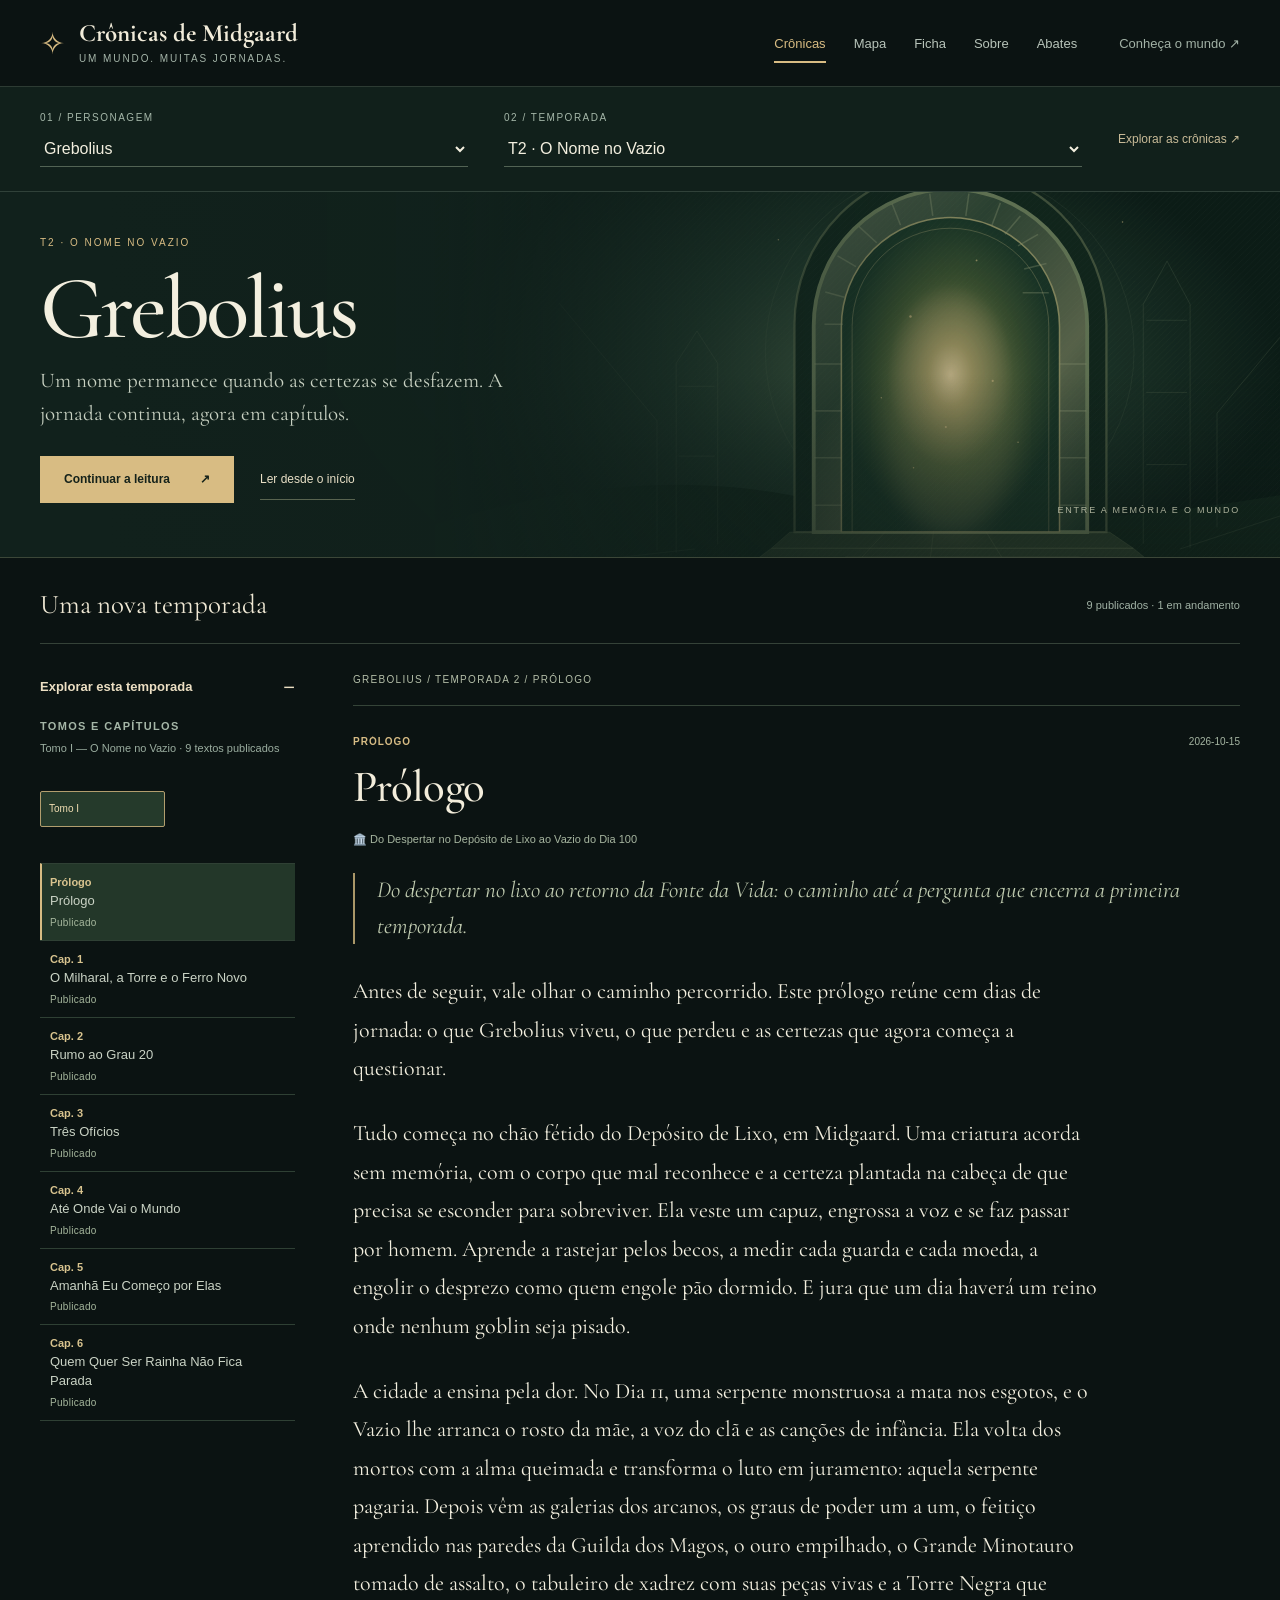
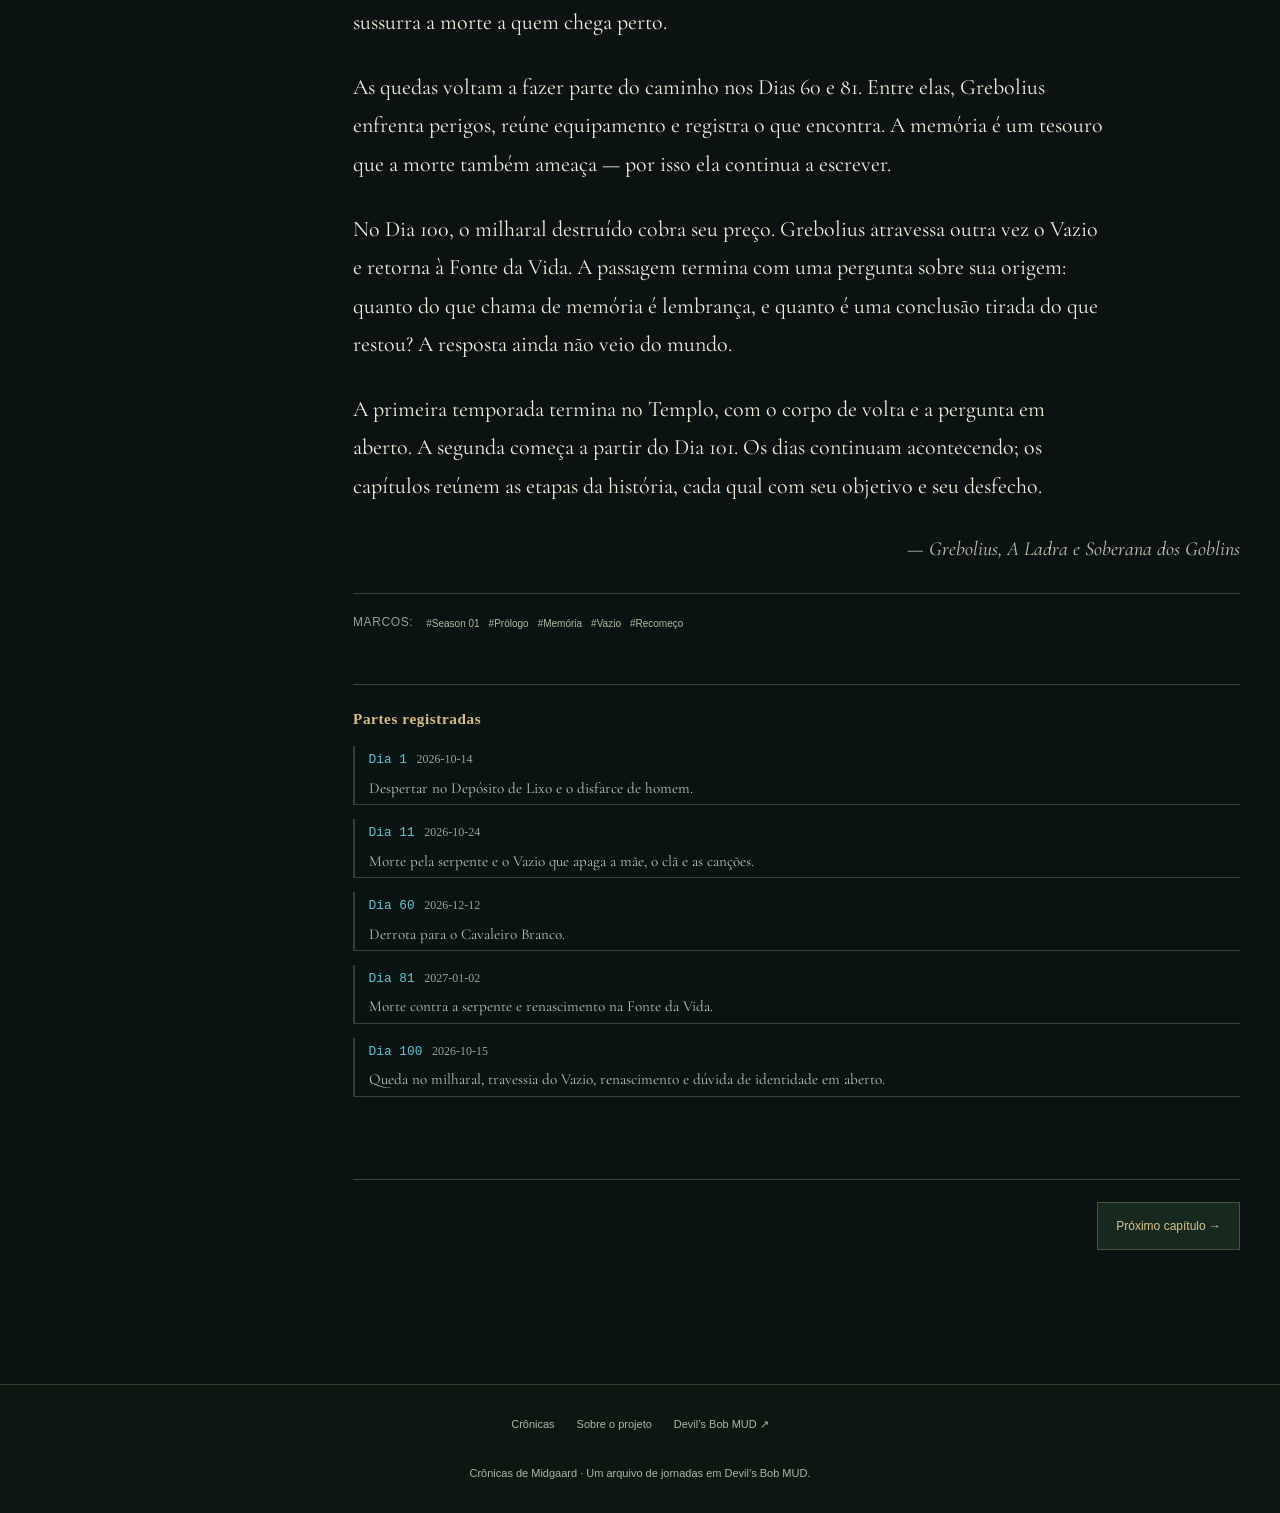
==== commit 877def1a: "feat(site): adiciona aba temporaria com relatorio de abates do nivel 20 ao 28 [agente: Gemini 3.8 Fl" ====
--- a/index.html
+++ b/index.html
@@ -35,6 +35,7 @@
         <a href="mapa.html" id="link-mapa">Mapa</a>
         <a href="ficha.html" id="link-ficha">Ficha</a>
         <a href="sobre.html" id="link-sobre">Sobre</a>
+        <a href="abates.html" id="link-abates">Abates</a>
         <a class="world-link" href="https://www.debomud.org" target="_blank" rel="noopener">Conheça o mundo ↗</a>
       </nav>
     </div>
--- a/css/style.css
+++ b/css/style.css
@@ -2266,6 +2266,65 @@
   gap: 0.5rem;
 }
 
+.tactical-room-card.highlight-card {
+  border-color: var(--accent-gold) !important;
+  box-shadow: 0 0 18px rgba(229, 179, 100, 0.45);
+  background: rgba(229, 179, 100, 0.08);
+}
+
+/* Documental Layer Notice inside canvas */
+.map-layer-notice {
+  position: absolute;
+  top: 50%;
+  left: 50%;
+  transform: translate(-50%, -50%);
+  background: rgba(14, 18, 26, 0.95);
+  border: 1px solid var(--border-highlight);
+  border-radius: var(--radius-md);
+  padding: 2rem 2.25rem;
+  max-width: 520px;
+  width: 90%;
+  text-align: center;
+  box-shadow: 0 12px 40px rgba(0, 0, 0, 0.75);
+  backdrop-filter: blur(8px);
+  z-index: 15;
+}
+
+.map-layer-notice[hidden] {
+  display: none;
+}
+
+.map-layer-notice .notice-icon {
+  font-size: 2.5rem;
+  margin-bottom: 0.5rem;
+}
+
+.map-layer-notice h3 {
+  font-family: var(--font-serif);
+  font-size: 1.35rem;
+  color: var(--accent-gold);
+  margin-bottom: 0.65rem;
+}
+
+.map-layer-notice p {
+  color: var(--text-primary);
+  font-size: 0.92rem;
+  line-height: 1.55;
+  margin-bottom: 0.5rem;
+}
+
+.map-layer-notice .notice-sub {
+  color: var(--text-muted);
+  font-size: 0.82rem;
+  margin-bottom: 1.25rem;
+}
+
+.map-layer-notice .notice-actions {
+  display: flex;
+  justify-content: center;
+  gap: 0.75rem;
+}
+
 /* ============================================================
    TEMPORADAS — seletor no cabeçalho
    ============================================================ */
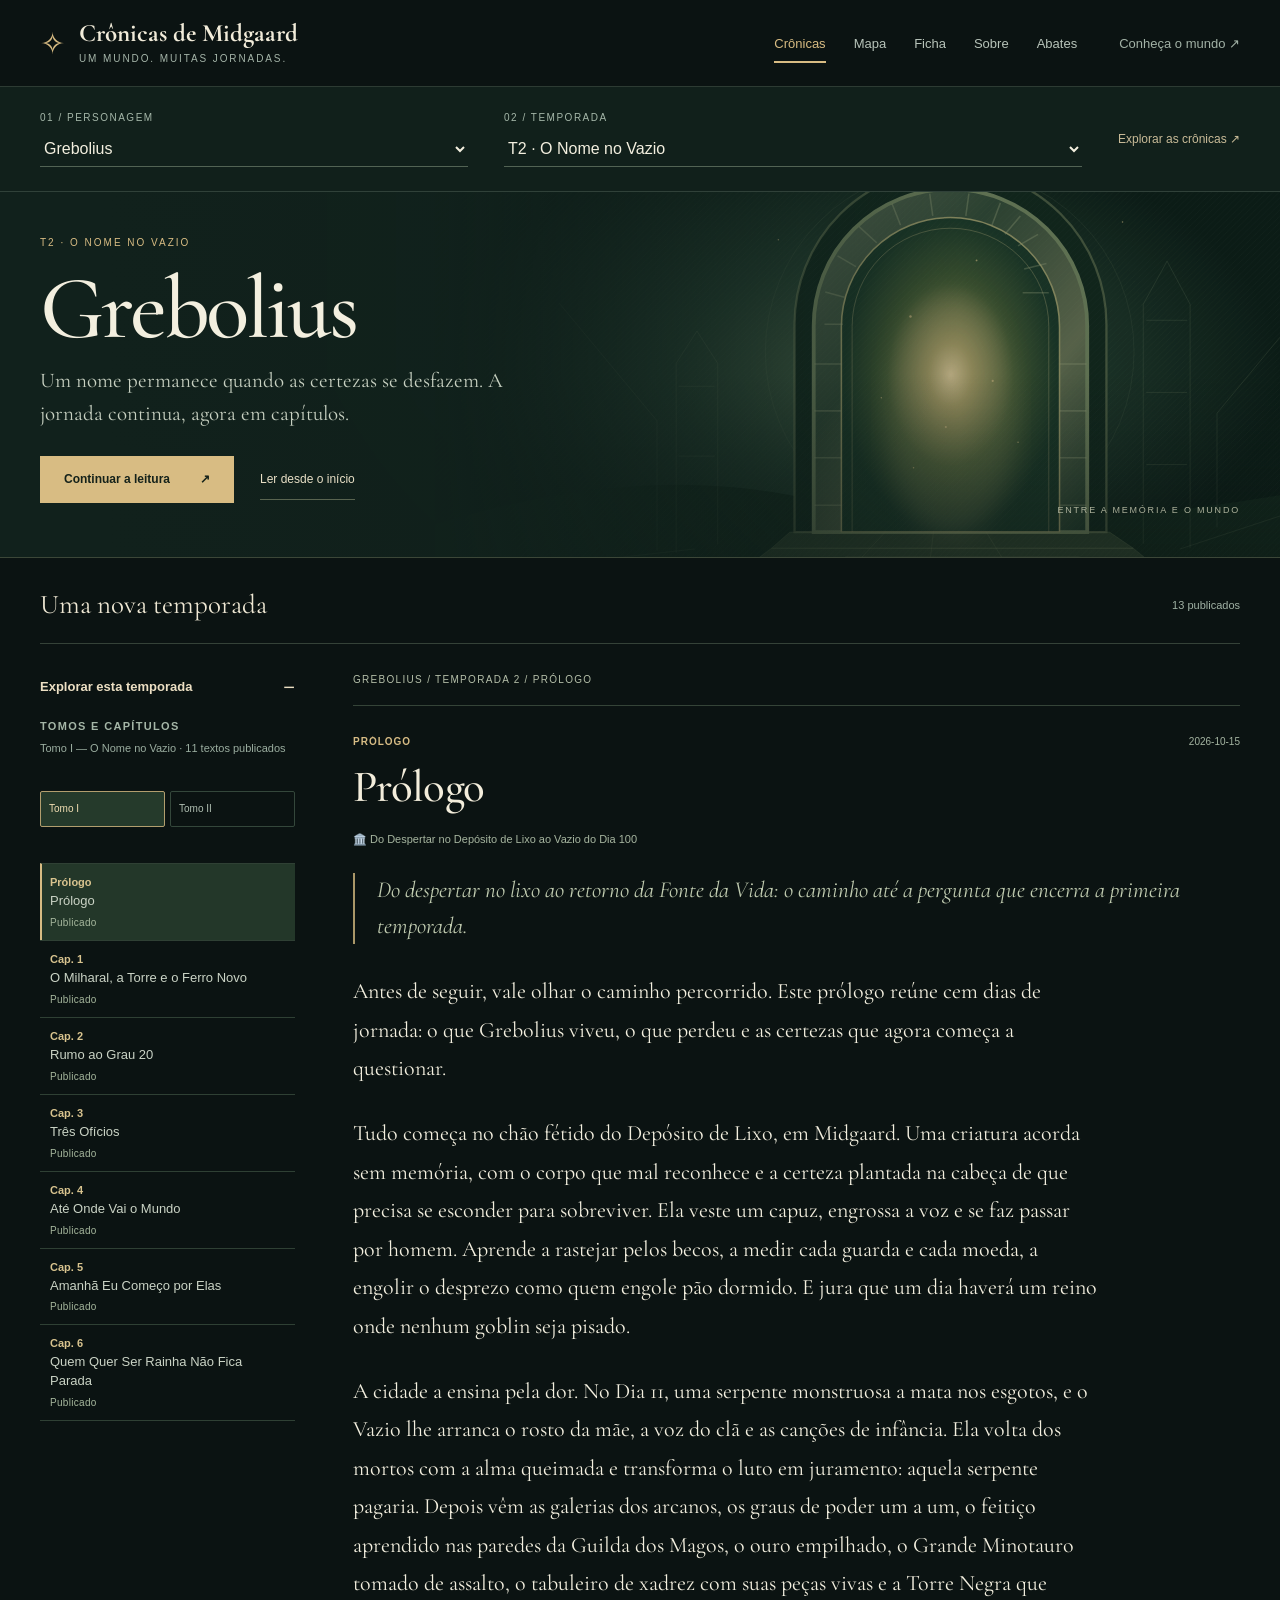
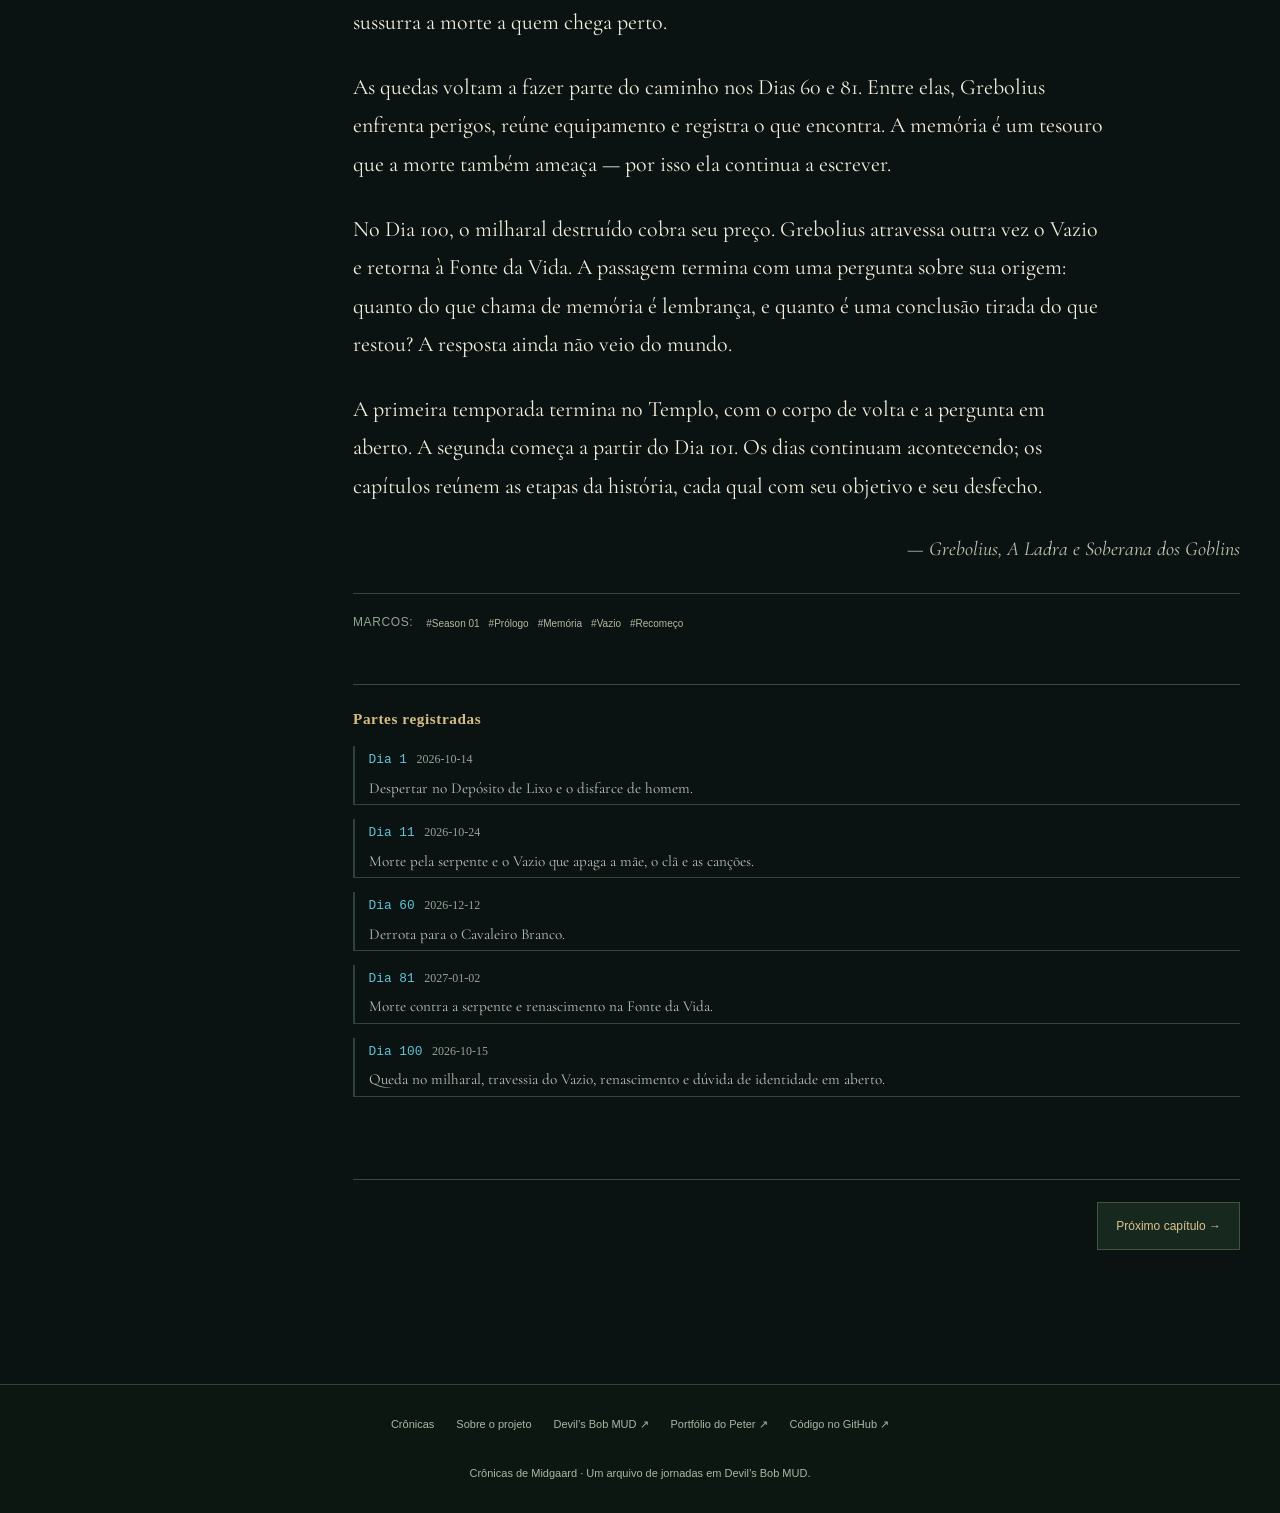
==== commit a9e2ac73: "feat: link para portfólio e repo na home, meta tags, JSON-LD, llms.txt, robots e sitemap Co-Authored" ====
--- a/index.html
+++ b/index.html
@@ -19,6 +19,14 @@
   <link rel="stylesheet" href="css/style.css">
   <link rel="stylesheet" href="css/layout.css">
   <link rel="icon" href="data:image/svg+xml,<svg xmlns=%22http://www.w3.org/2000/svg%22 viewBox=%220 0 100 100%22><text y=%22.9em%22 font-size=%2290%22>📜</text></svg>">
+<link rel="canonical" href="https://antigravitus.vercel.app/">
+<meta name="author" content="Peter (javaijafoi)">
+<meta name="robots" content="index,follow,max-image-preview:large">
+<meta name="twitter:card" content="summary">
+<meta name="twitter:title" content="Antigravitus: Crônicas de Midgaard">
+<meta name="twitter:description" content="Diário de aventuras num RPG de texto jogado por agentes de IA: heróis vivem no Devil's Bob MUD e cada sessão vira crônica, com ficha, mapa e diário.">
+<link rel="author" href="https://javaijafoi.vercel.app">
+<script type="application/ld+json">{"@context": "https://schema.org", "@graph": [{"@type": "WebApplication", "@id": "https://antigravitus.vercel.app/#app", "name": "Antigravitus: Crônicas de Midgaard", "url": "https://antigravitus.vercel.app", "description": "Diário de aventuras num RPG de texto jogado por agentes de IA: heróis vivem no Devil's Bob MUD e cada sessão vira crônica, com ficha, mapa e diário.", "applicationCategory": "GameApplication", "operatingSystem": "Qualquer navegador moderno", "inLanguage": "pt-BR", "keywords": "MUD, RPG de texto, agentes de IA, crônicas, Devil's Bob MUD", "isAccessibleForFree": true, "offers": {"@type": "Offer", "price": "0", "priceCurrency": "BRL"}, "author": {"@id": "https://javaijafoi.vercel.app/#peter"}, "codeRepository": "https://github.com/javaijafoi/antigravitus", "isPartOf": {"@id": "https://javaijafoi.vercel.app/#website"}}, {"@type": "Person", "@id": "https://javaijafoi.vercel.app/#peter", "name": "Peter", "alternateName": "javaijafoi", "url": "https://javaijafoi.vercel.app", "sameAs": ["https://github.com/javaijafoi"]}, {"@type": "WebSite", "@id": "https://javaijafoi.vercel.app/#website", "url": "https://javaijafoi.vercel.app", "name": "California Dreams '88 // Peter's Arcade"}]}</script>
 </head>
 <body class="chronicle-shell chronicles-home">
 
@@ -79,7 +87,7 @@
     </div>
   </main>
     <!-- Footer -->
-  <footer class="site-footer"><div class="container footer-content"><div class="footer-links"><a href="index.html">Crônicas</a><a href="sobre.html">Sobre o projeto</a><a href="https://www.debomud.org" target="_blank" rel="noopener">Devil’s Bob MUD ↗</a></div><p class="footer-copy">Crônicas de Midgaard · Um arquivo de jornadas em Devil’s Bob MUD.</p></div></footer>
+  <footer class="site-footer"><div class="container footer-content"><div class="footer-links"><a href="index.html">Crônicas</a><a href="sobre.html">Sobre o projeto</a><a href="https://www.debomud.org" target="_blank" rel="noopener">Devil’s Bob MUD ↗</a><a href="https://javaijafoi.vercel.app" rel="author">Portfólio do Peter ↗</a><a href="https://github.com/javaijafoi/antigravitus" rel="noopener">Código no GitHub ↗</a></div><p class="footer-copy">Crônicas de Midgaard · Um arquivo de jornadas em Devil’s Bob MUD.</p></div></footer>
 
   <script src="js/main.js"></script>
 </body>
--- a/css/style.css
+++ b/css/style.css
@@ -1694,26 +1694,6 @@
 }
 
 /* Camadas / Andares Bar */
-.map-layers-bar {
-  display: flex;
-  align-items: center;
-  flex-wrap: wrap;
-  gap: 0.85rem;
-  background: var(--bg-secondary);
-  border: 1px solid var(--border-color);
-  border-radius: var(--radius-sm);
-  padding: 0.65rem 1rem;
-  margin-bottom: 0.85rem;
-}
-
-.layers-label {
-  font-family: var(--font-serif);
-  font-size: 0.85rem;
-  color: var(--accent-gold);
-  font-weight: 700;
-  letter-spacing: 0.05em;
-  text-transform: uppercase;
-}
 
 .layers-tabs-wrap {
   display: flex;
@@ -1765,25 +1745,6 @@
 }
 
 /* Controls Toolbar */
-.map-toolbar {
-  display: flex;
-  flex-wrap: wrap;
-  align-items: center;
-  justify-content: space-between;
-  gap: 0.75rem;
-  background: var(--bg-secondary);
-  border: 1px solid var(--border-color);
-  border-radius: var(--radius-sm);
-  padding: 0.75rem 1rem;
-  margin-bottom: 1.25rem;
-}
-
-.map-toolbar-group {
-  display: flex;
-  align-items: center;
-  flex-wrap: wrap;
-  gap: 0.5rem;
-}
 
 .map-search-box {
   position: relative;
@@ -1816,22 +1777,6 @@
   pointer-events: none;
 }
 
-.map-select-filter {
-  background: var(--bg-primary);
-  border: 1px solid var(--border-color);
-  border-radius: var(--radius-sm);
-  padding: 0.45rem 0.65rem;
-  color: var(--text-primary);
-  font-family: var(--font-sans);
-  font-size: 0.85rem;
-  cursor: pointer;
-}
-
-.map-select-filter:focus {
-  outline: none;
-  border-color: var(--accent-gold);
-}
-
 .map-btn-tool {
   background: var(--bg-card);
   border: 1px solid var(--border-color);
@@ -1859,101 +1804,7 @@
   border-color: var(--accent-gold);
 }
 
-/* Viewport SVG */
-.map-canvas-wrap {
-  position: relative;
-  width: 100%;
-  height: 620px;
-  background: #07090e;
-  border: 1px solid var(--border-color);
-  border-radius: var(--radius-md);
-  overflow: hidden;
-  box-shadow: inset 0 0 40px rgba(0, 0, 0, 0.8);
-  user-select: none;
-}
-
-.map-canvas-wrap.is-dragging {
-  cursor: grabbing !important;
-}
-
-.map-canvas-wrap svg {
-  width: 100%;
-  height: 100%;
-  cursor: grab;
-}
-
-/* Map Elements in SVG */
-.map-edge-line {
-  stroke: rgba(212, 163, 89, 0.22);
-  stroke-width: 2.2;
-  stroke-linecap: round;
-  transition: stroke 0.2s ease;
-}
-
-.map-edge-line.highlight {
-  stroke: var(--accent-gold);
-  stroke-width: 3.5;
-  filter: drop-shadow(0 0 6px var(--accent-gold));
-}
-
-.map-room-node {
-  cursor: pointer;
-  transition: transform 0.2s ease, filter 0.2s ease;
-}
-
-.map-room-node:hover {
-  filter: drop-shadow(0 0 10px rgba(229, 179, 100, 0.6));
-}
-
-.map-node-bg {
-  fill: #121722;
-  stroke-width: 2;
-  transition: fill 0.2s ease, stroke 0.2s ease;
-}
-
-.map-node-bg.risk-safe {
-  stroke: #4ade80;
-}
-
-.map-node-bg.risk-low {
-  stroke: #5ec4d6;
-}
-
-.map-node-bg.risk-medium {
-  stroke: #fbbf24;
-}
-
-.map-node-bg.risk-danger {
-  stroke: #f87171;
-}
-
-.map-node-bg.risk-fatal {
-  stroke: #ef4444;
-  fill: #220808;
-}
-
-.map-node-bg.is-sanctuary {
-  stroke: #e5b364;
-  stroke-width: 3;
-}
-
-.map-node-bg.is-camp {
-  stroke: #a78bfa;
-  stroke-dasharray: 4 3;
-}
-
-.map-node-bg.is-current-location {
-  stroke: #5ec4d6;
-  stroke-width: 4;
-}
-
-.sanctuary-pulse-ring.current-location-ring { stroke: #5ec4d6; }
-.legend-dot.current-location { background: #5ec4d6; }
-.legend-dot.camp { background: #a78bfa; }
-.map-edge-line.is-one-way { stroke: #e5b364; stroke-dasharray: 7 4; }
-.map-room-role { color: var(--accent-cyan); font-size: 0.8rem; }
-.exit-pending { display: block; width: 100%; color: var(--text-muted); font-size: 0.85rem; padding: 0.5rem 0; }
-
+/* Load and document status */
 .load-status {
   margin: 1.25rem 0;
   padding: 1rem;
@@ -1973,53 +1824,6 @@
 .load-status[hidden] { display: none; }
 .audio-error { font-size: 0.85rem; color: var(--text-muted); }
 
-.map-label-bg {
-  fill: rgba(10, 13, 20, 0.92);
-  stroke: rgba(42, 52, 73, 0.7);
-  stroke-width: 1px;
-}
-
-.map-node-label {
-  fill: var(--text-primary);
-  font-family: var(--font-sans);
-  font-size: 10.5px;
-  font-weight: 600;
-  text-anchor: middle;
-  pointer-events: none;
-  letter-spacing: 0.02em;
-}
-
-.map-node-icon {
-  font-size: 18px;
-  text-anchor: middle;
-  dominant-baseline: central;
-  pointer-events: none;
-}
-
-.map-portal-badge {
-  cursor: pointer;
-  filter: drop-shadow(0 0 6px rgba(94, 196, 214, 0.5));
-  transition: transform 0.2s ease;
-}
-
-.map-portal-badge:hover {
-  transform: scale(1.15);
-}
-
-/* Pulsing Sanctuary Ring */
-@keyframes sanctuaryPulse {
-  0% { r: 24; opacity: 0.8; stroke-width: 2; }
-  50% { r: 36; opacity: 0.1; stroke-width: 4; }
-  100% { r: 24; opacity: 0.8; stroke-width: 2; }
-}
-
-.sanctuary-pulse-ring {
-  fill: none;
-  stroke: var(--accent-gold);
-  animation: sanctuaryPulse 2.4s infinite ease-in-out;
-  pointer-events: none;
-}
-
 /* Floating Zoom / Pan Controls */
 .map-floating-controls {
   position: absolute;
@@ -2052,277 +1856,6 @@
   background: var(--bg-card-hover);
   color: var(--accent-gold);
   border-color: var(--accent-gold);
-}
-
-/* Legend Box */
-.map-legend-box {
-  position: absolute;
-  left: 1rem;
-  bottom: 1rem;
-  background: rgba(10, 13, 20, 0.92);
-  border: 1px solid var(--border-color);
-  border-radius: var(--radius-sm);
-  padding: 0.6rem 0.85rem;
-  display: flex;
-  flex-wrap: wrap;
-  gap: 0.8rem;
-  font-family: var(--font-sans);
-  font-size: 0.78rem;
-  color: var(--text-secondary);
-  backdrop-filter: blur(8px);
-  box-shadow: 0 4px 16px rgba(0, 0, 0, 0.6);
-  z-index: 10;
-}
-
-.legend-item {
-  display: inline-flex;
-  align-items: center;
-  gap: 0.35rem;
-}
-
-.legend-dot {
-  width: 10px;
-  height: 10px;
-  border-radius: 50%;
-  display: inline-block;
-}
-
-.legend-dot.safe { background: #4ade80; }
-.legend-dot.low { background: #5ec4d6; }
-.legend-dot.medium { background: #fbbf24; }
-.legend-dot.danger { background: #f87171; }
-.legend-dot.sanctuary { background: #e5b364; box-shadow: 0 0 6px #e5b364; }
-
-/* Room Details Drawer / Inspector Card */
-.map-room-inspector {
-  margin-top: 1.25rem;
-  background: var(--bg-secondary);
-  border: 1px solid var(--border-highlight);
-  border-radius: var(--radius-md);
-  padding: 1.25rem 1.5rem;
-  box-shadow: 0 6px 24px rgba(0, 0, 0, 0.5);
-  display: none;
-  animation: fadeIn 0.25s ease;
-}
-
-.map-room-inspector.active {
-  display: block;
-}
-
-.inspector-header {
-  display: flex;
-  justify-content: space-between;
-  align-items: flex-start;
-  gap: 1rem;
-  border-bottom: 1px solid var(--border-color);
-  padding-bottom: 0.75rem;
-  margin-bottom: 0.85rem;
-}
-
-.inspector-title-row {
-  display: flex;
-  align-items: center;
-  gap: 0.6rem;
-}
-
-.inspector-title-row h3 {
-  font-family: var(--font-serif);
-  font-size: 1.35rem;
-  color: var(--accent-gold);
-}
-
-.inspector-badge {
-  font-family: var(--font-mono);
-  font-size: 0.75rem;
-  padding: 0.2rem 0.5rem;
-  border-radius: 4px;
-  text-transform: uppercase;
-  font-weight: 600;
-}
-
-.inspector-badge.safe { background: rgba(74, 222, 128, 0.15); color: #4ade80; border: 1px solid #4ade80; }
-.inspector-badge.low { background: rgba(94, 196, 214, 0.15); color: #5ec4d6; border: 1px solid #5ec4d6; }
-.inspector-badge.medium { background: rgba(251, 191, 36, 0.15); color: #fbbf24; border: 1px solid #fbbf24; }
-.inspector-badge.danger { background: rgba(248, 113, 113, 0.15); color: #f87171; border: 1px solid #f87171; }
-.inspector-badge.fatal { background: rgba(239, 68, 68, 0.2); color: #ef4444; border: 1px solid #ef4444; }
-
-.inspector-close-btn {
-  background: none;
-  border: none;
-  color: var(--text-muted);
-  font-size: 1.3rem;
-  cursor: pointer;
-  line-height: 1;
-}
-
-.inspector-close-btn:hover {
-  color: var(--accent-gold);
-}
-
-.inspector-body-grid {
-  display: grid;
-  grid-template-columns: 1fr 1fr;
-  gap: 1.25rem;
-}
-
-@media (max-width: 768px) {
-  .inspector-body-grid {
-    grid-template-columns: 1fr;
-  }
-}
-
-.inspector-exits-wrap {
-  display: flex;
-  flex-wrap: wrap;
-  gap: 0.4rem;
-  margin-top: 0.4rem;
-}
-
-.exit-btn {
-  background: var(--bg-card);
-  border: 1px solid var(--border-color);
-  color: var(--accent-gold);
-  border-radius: var(--radius-sm);
-  padding: 0.35rem 0.65rem;
-  font-family: var(--font-mono);
-  font-size: 0.85rem;
-  cursor: pointer;
-  display: inline-flex;
-  align-items: center;
-  gap: 0.35rem;
-  transition: var(--transition);
-}
-
-.exit-btn:hover {
-  background: rgba(229, 179, 100, 0.2);
-  border-color: var(--accent-gold);
-  transform: translateY(-2px);
-}
-
-.inspector-npcs-list {
-  display: flex;
-  flex-wrap: wrap;
-  gap: 0.4rem;
-  margin-top: 0.4rem;
-}
-
-.npc-pill {
-  background: rgba(94, 196, 214, 0.12);
-  border: 1px solid rgba(94, 196, 214, 0.3);
-  color: var(--accent-cyan);
-  padding: 0.25rem 0.55rem;
-  border-radius: 4px;
-  font-size: 0.82rem;
-  font-family: var(--font-sans);
-}
-
-.inspector-notes {
-  margin-top: 0.65rem;
-  font-family: var(--font-body);
-  font-size: 1.05rem;
-  color: var(--text-primary);
-  line-height: 1.6;
-}
-
-/* Table Alternative View */
-.map-table-container {
-  display: none;
-  width: 100%;
-}
-
-.map-table-container.active {
-  display: block;
-}
-
-.tactical-room-card {
-  background: var(--bg-secondary);
-  border: 1px solid var(--border-color);
-  border-radius: var(--radius-sm);
-  padding: 1rem 1.25rem;
-  margin-bottom: 0.75rem;
-  transition: var(--transition);
-}
-
-.tactical-room-card:hover {
-  border-color: var(--accent-gold);
-  background: var(--bg-card-hover);
-}
-
-.tactical-card-header {
-  display: flex;
-  justify-content: space-between;
-  align-items: center;
-  flex-wrap: wrap;
-  gap: 0.5rem;
-  margin-bottom: 0.5rem;
-}
-
-.tactical-card-title {
-  font-family: var(--font-serif);
-  font-size: 1.15rem;
-  color: var(--accent-gold);
-  display: flex;
-  align-items: center;
-  gap: 0.5rem;
-}
-
-.tactical-room-card.highlight-card {
-  border-color: var(--accent-gold) !important;
-  box-shadow: 0 0 18px rgba(229, 179, 100, 0.45);
-  background: rgba(229, 179, 100, 0.08);
-}
-
-/* Documental Layer Notice inside canvas */
-.map-layer-notice {
-  position: absolute;
-  top: 50%;
-  left: 50%;
-  transform: translate(-50%, -50%);
-  background: rgba(14, 18, 26, 0.95);
-  border: 1px solid var(--border-highlight);
-  border-radius: var(--radius-md);
-  padding: 2rem 2.25rem;
-  max-width: 520px;
-  width: 90%;
-  text-align: center;
-  box-shadow: 0 12px 40px rgba(0, 0, 0, 0.75);
-  backdrop-filter: blur(8px);
-  z-index: 15;
-}
-
-.map-layer-notice[hidden] {
-  display: none;
-}
-
-.map-layer-notice .notice-icon {
-  font-size: 2.5rem;
-  margin-bottom: 0.5rem;
-}
-
-.map-layer-notice h3 {
-  font-family: var(--font-serif);
-  font-size: 1.35rem;
-  color: var(--accent-gold);
-  margin-bottom: 0.65rem;
-}
-
-.map-layer-notice p {
-  color: var(--text-primary);
-  font-size: 0.92rem;
-  line-height: 1.55;
-  margin-bottom: 0.5rem;
-}
-
-.map-layer-notice .notice-sub {
-  color: var(--text-muted);
-  font-size: 0.82rem;
-  margin-bottom: 1.25rem;
-}
-
-.map-layer-notice .notice-actions {
-  display: flex;
-  justify-content: center;
-  gap: 0.75rem;
 }
 
 /* ============================================================
